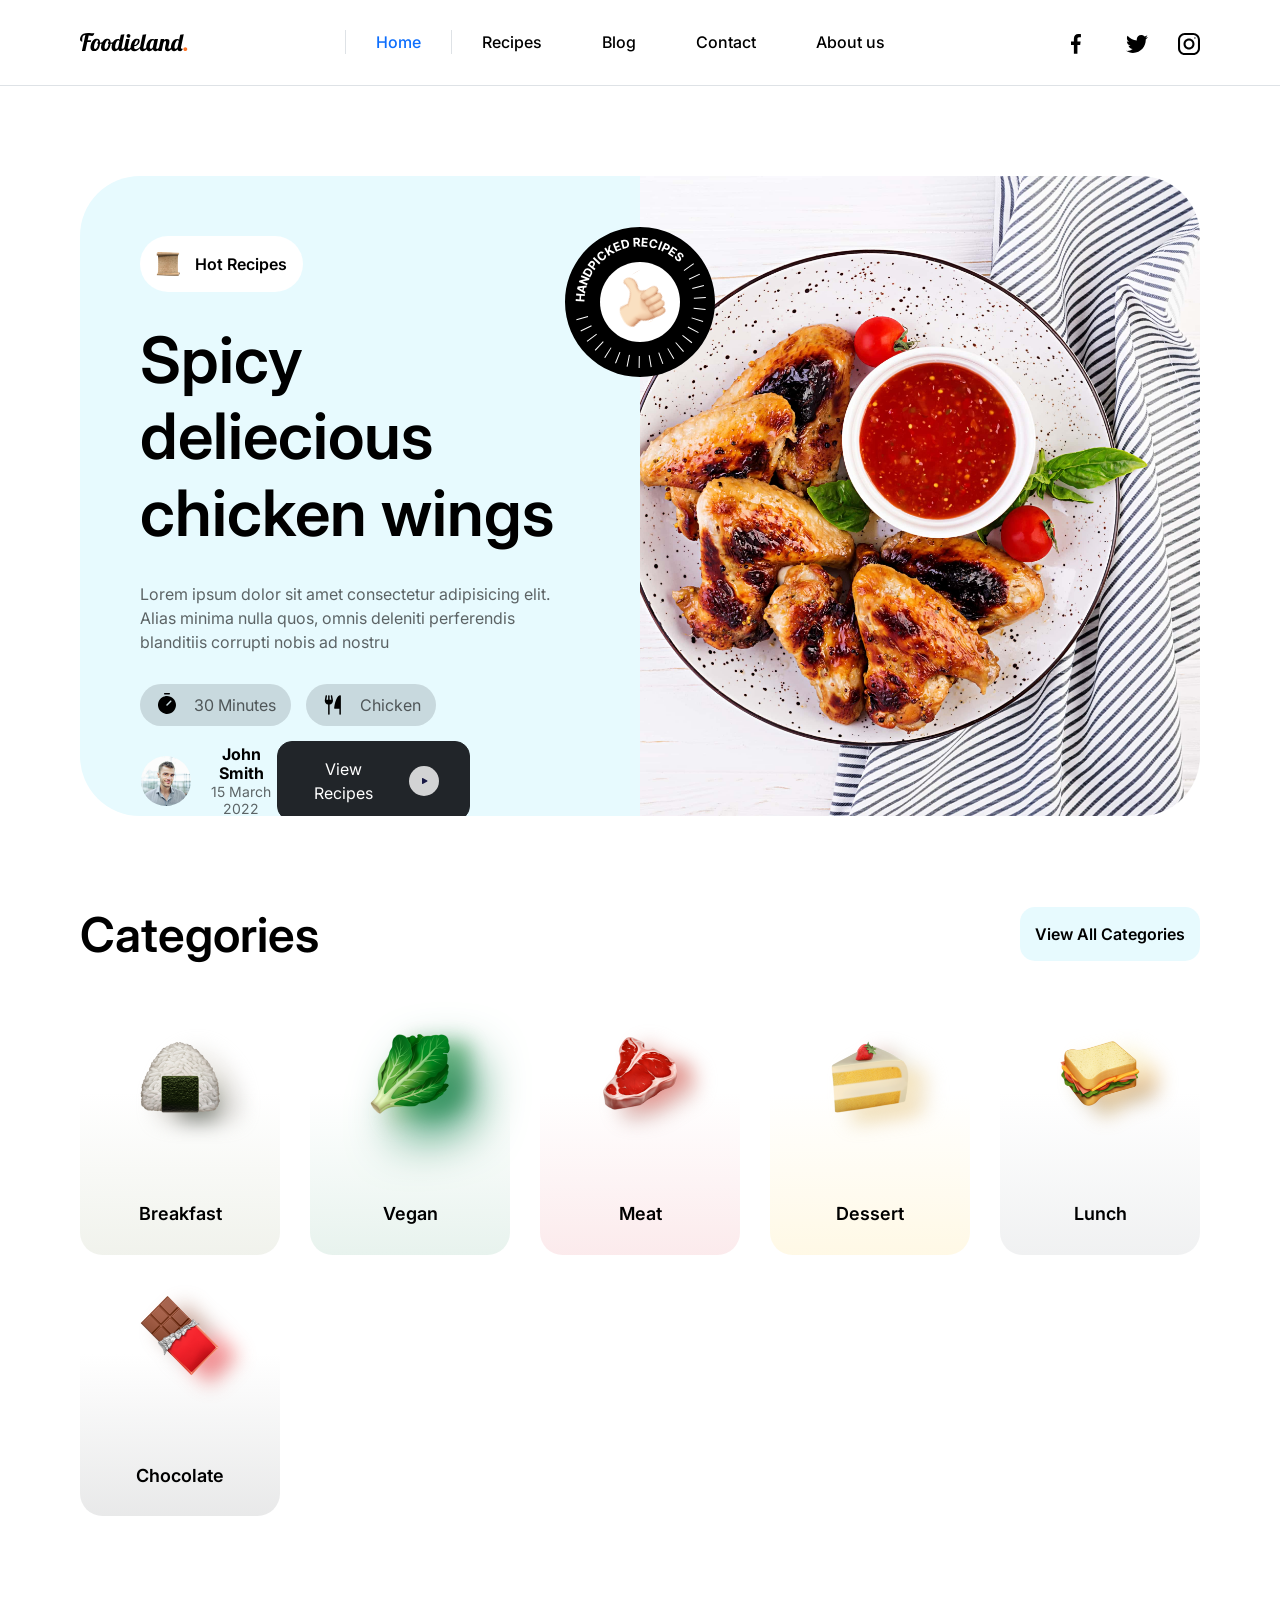
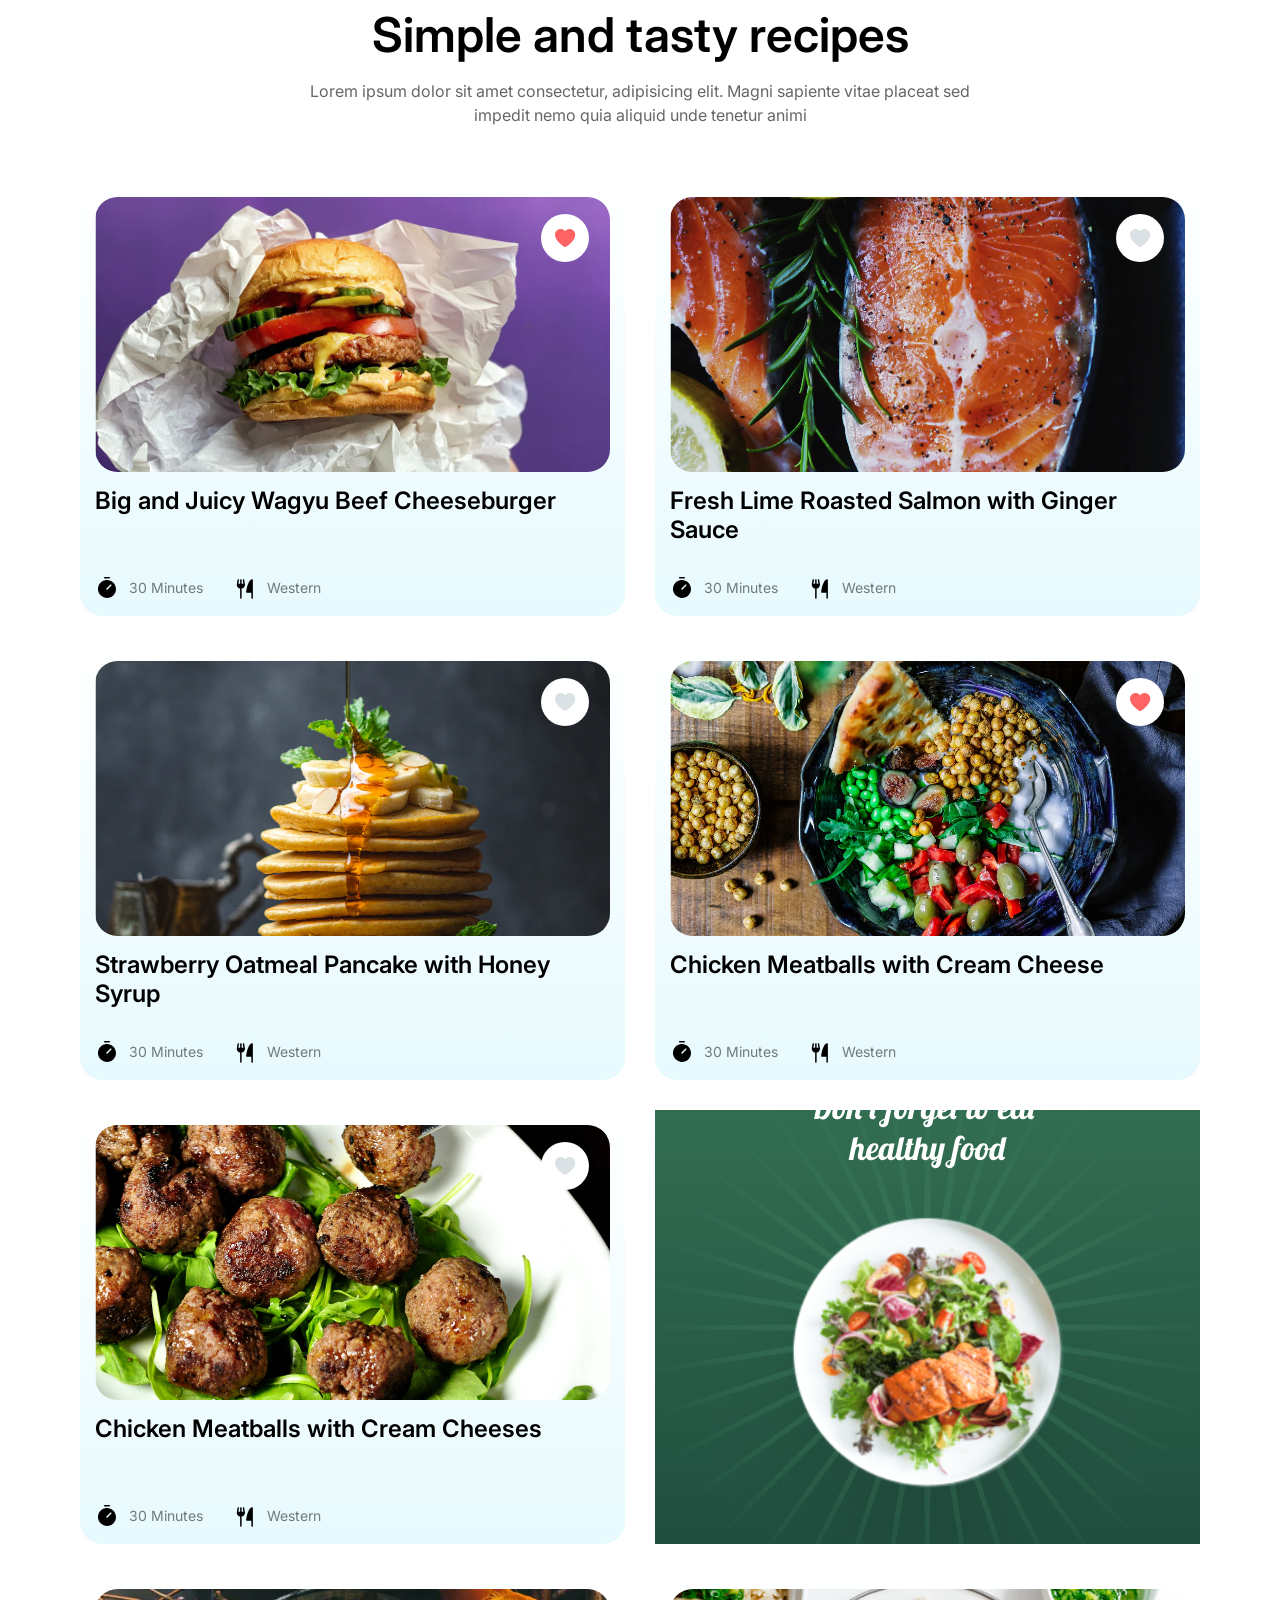
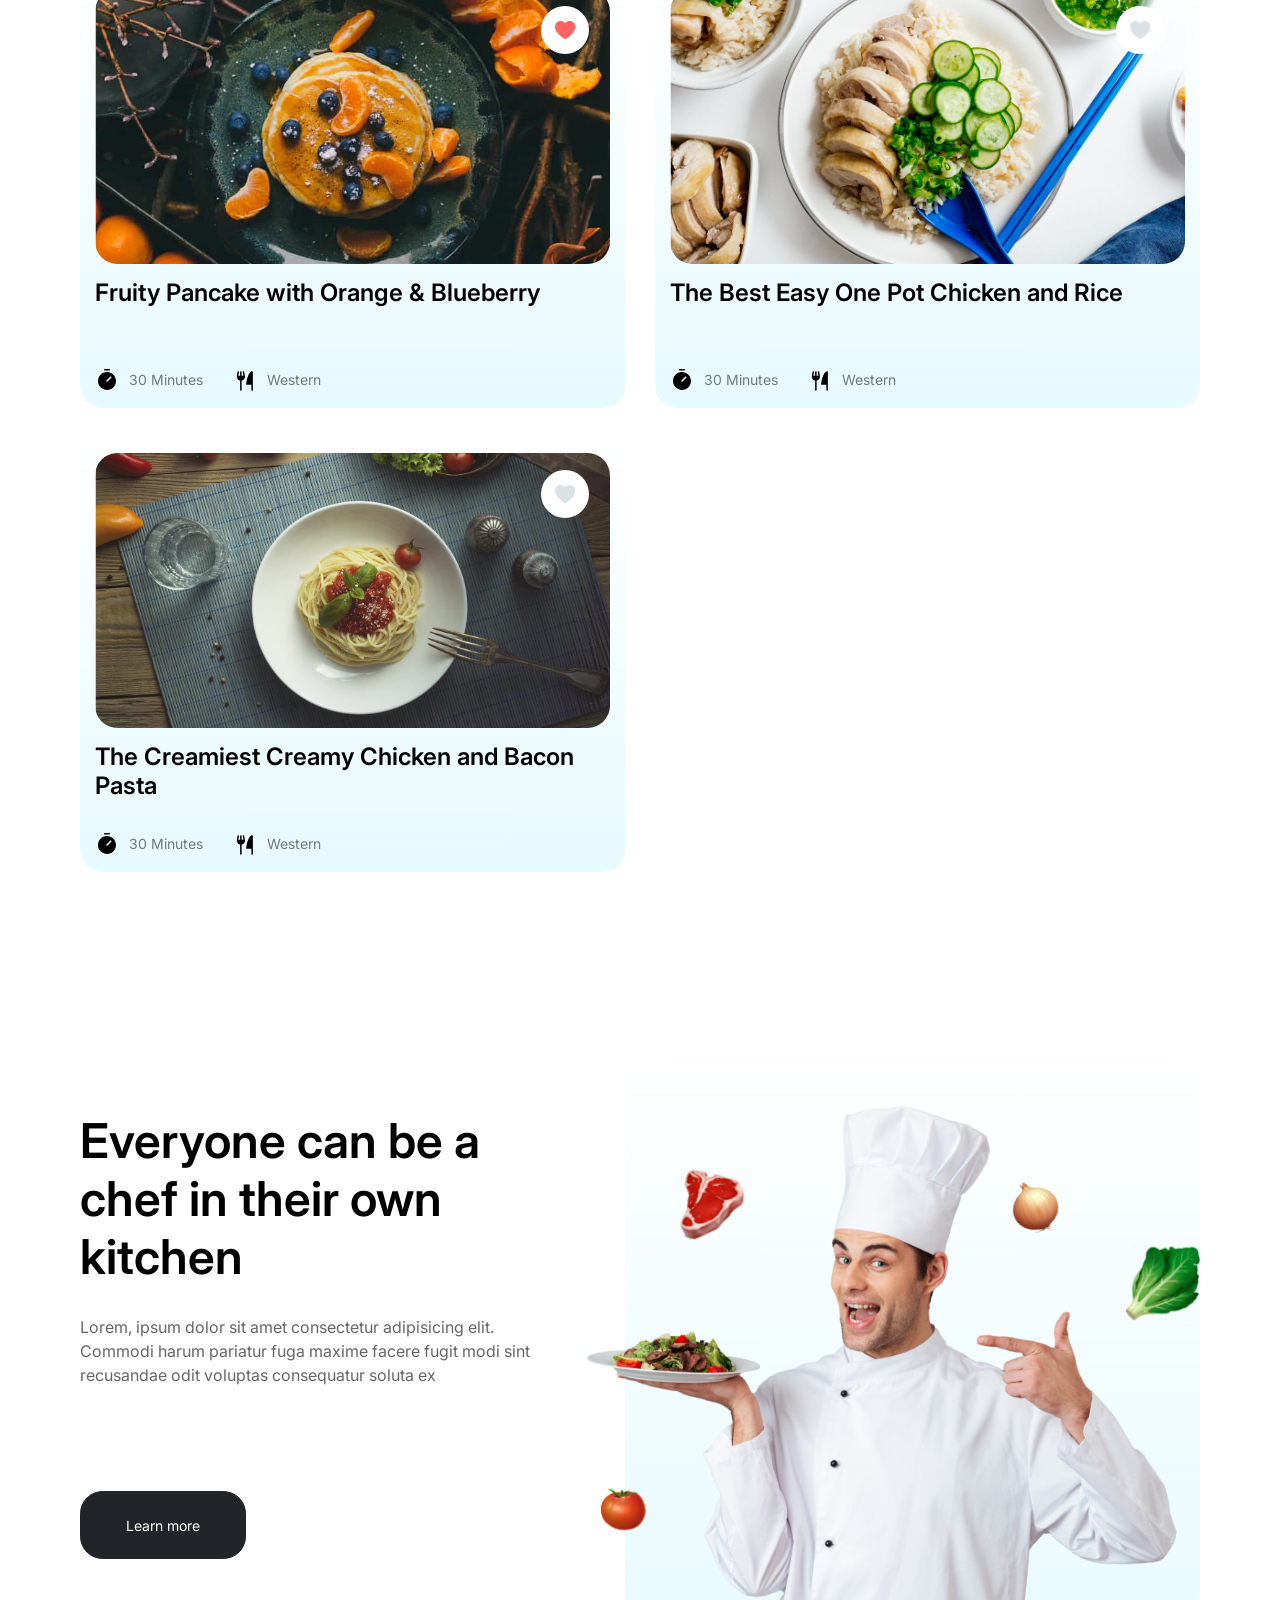
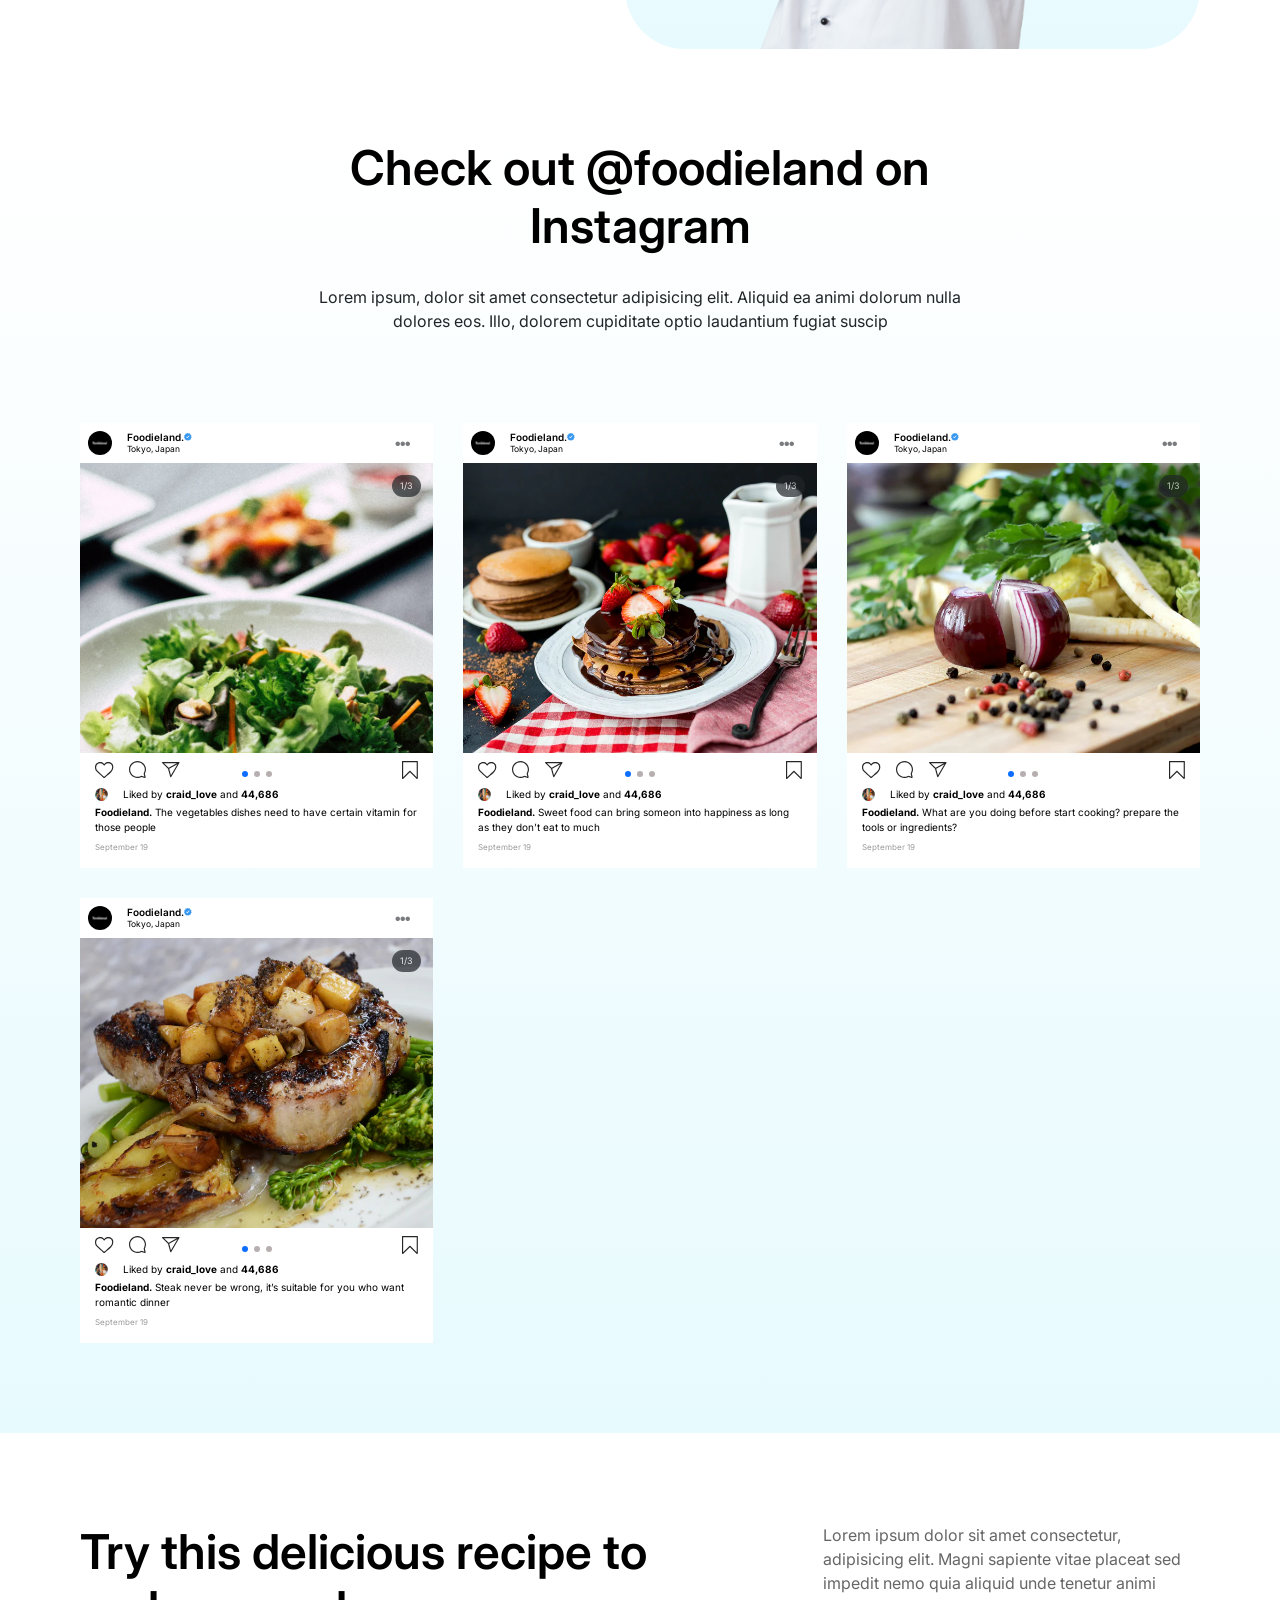
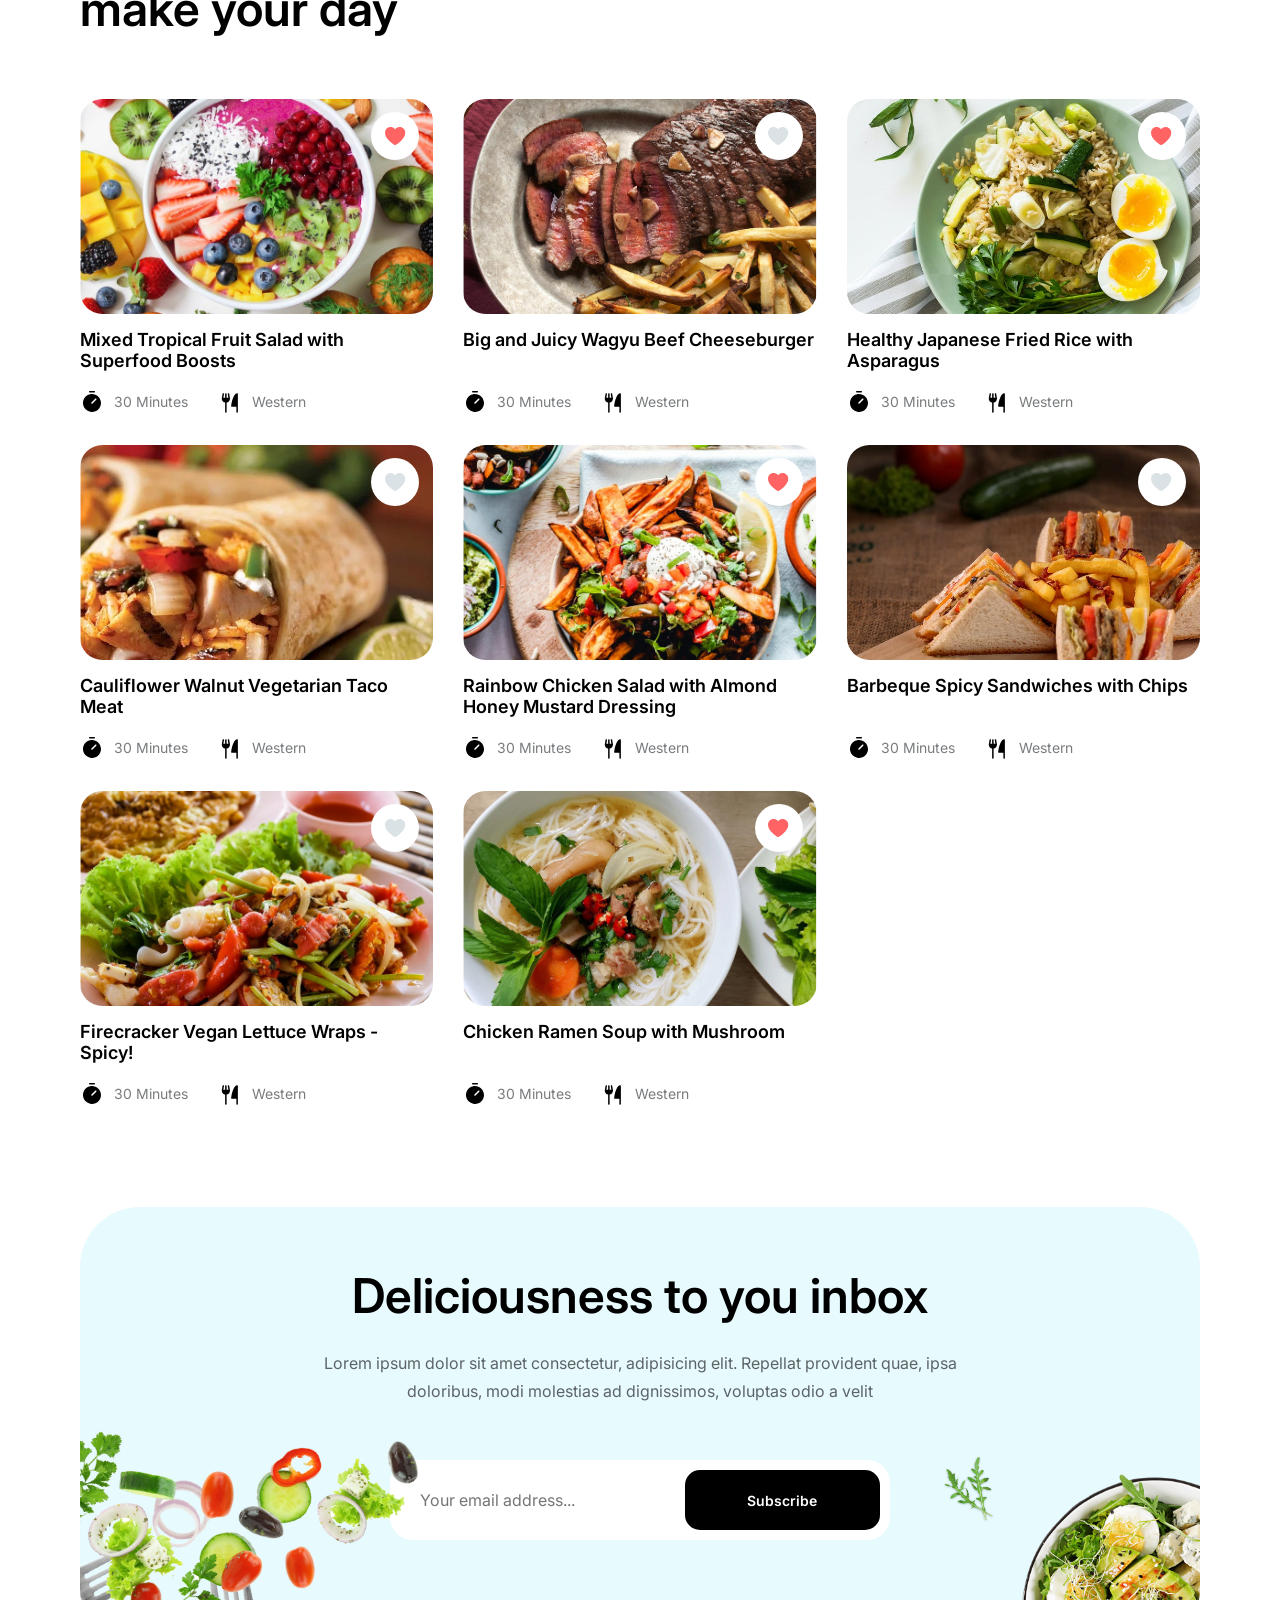
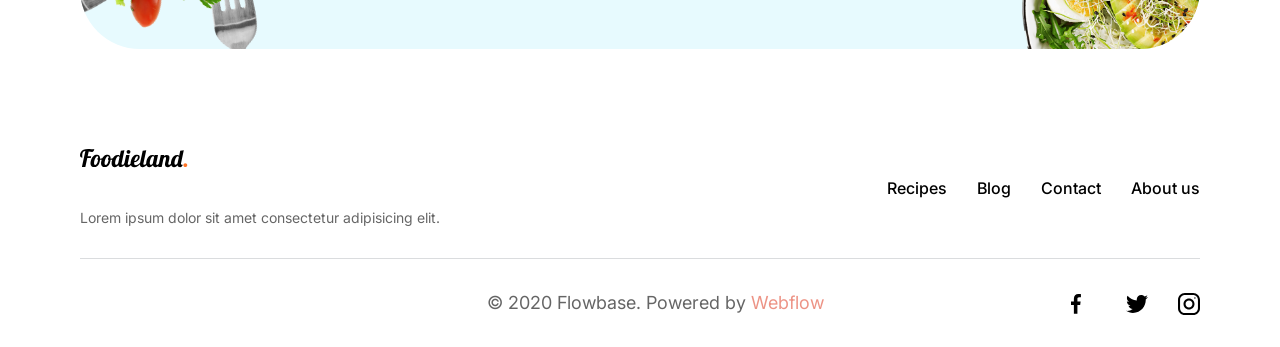
==== index.html @ 16d59d74 "Fixing all header and footers" ====
<!doctype html>
<html lang="en">
    <head>
        <meta charset="UTF-8" />
        <meta name="viewport" content="width=device-width, initial-scale=1.0" />
        <link
            href="https://cdn.jsdelivr.net/npm/bootstrap@5.3.8/dist/css/bootstrap.min.css"
            rel="stylesheet"
            integrity="sha384-sRIl4kxILFvY47J16cr9ZwB07vP4J8+LH7qKQnuqkuIAvNWLzeN8tE5YBujZqJLB"
            crossorigin="anonymous"
        />
        <script
            src="https://cdn.jsdelivr.net/npm/bootstrap@5.3.8/dist/js/bootstrap.bundle.min.js"
            integrity="sha384-FKyoEForCGlyvwx9Hj09JcYn3nv7wiPVlz7YYwJrWVcXK/BmnVDxM+D2scQbITxI"
            crossorigin="anonymous"
        ></script>
        <link rel="preconnect" href="https://fonts.googleapis.com" />
        <link rel="preconnect" href="https://fonts.gstatic.com" crossorigin />
        <link
            href="https://fonts.googleapis.com/css2?family=Inter:ital,opsz,wght@0,14..32,100..900;1,14..32,100..900&display=swap"
            rel="stylesheet"
        />
        <link rel="stylesheet" href="./styles/style.css" />
        <title>Home Page</title>
    </head>

    <body>
        <header class="d-flex justify-content-between align-items-center pt-2 pb-2 border-bottom">
            <img src="/assets/svg/logo.svg" alt="" />
            <ul class="d-flex">
                <li class="ps-2 pe-2 border-start border-end">
                    <a class="text-decoration-none" href="/index.html">Home</a>
                </li>
                <li class="ps-2 pe-2">
                    <a class="text-decoration-none text-black" href="/pages/recipes_page/index.html">Recipes</a>
                </li>
                <li class="ps-2 pe-2">
                    <a class="text-decoration-none text-black" href="/pages/blog_list_page/index.html">Blog</a>
                </li>
                <li class="ps-2 pe-2">
                    <a class="text-decoration-none text-black" href="/pages/contact_page/index.html">Contact</a>
                </li>
                <li class="ps-2 pe-2">
                    <a class="text-decoration-none text-black" href="/pages/blog_post_page/index.html">About us</a>
                </li>
            </ul>
            <ul class="d-flex gap-2">
                <li class="me-1"><a href="https://www.instagram.com" target="_blank"><img src="/assets/svg/facebook.svg" alt="" /></a></li>
                <li><a href="https://www.instagram.com" target="_blank"><img src="/assets/svg/twitter.svg" alt="" /></a></li>
                <li><a href="https://www.instagram.com" target="_blank"><img src="/assets/svg/instagram.svg" alt="" /></a></li>
            </ul>
        </header>
        <div class="d-flex mt-4 align-items-center welcome mt-2 mb-4">
            <div class="main-content position-relative d-flex overflow-hidden rounded-4 w-100 h-100">
                <div class="texts d-flex flex-column gap-2 p-3 h-100 w-50">
                    <button class="btn hot-recipes d-flex p-1 gap-1 bg-white rounded-4">
                        <img src="/assets/svg/recipe.svg" alt="" />
                        <p>Hot Recipes</p>
                    </button>
                    <h1>Spicy deliecious chicken wings</h1>
                    <p class="lorem">
                        Lorem ipsum dolor sit amet consectetur adipisicing elit. Alias minima nulla quos, omnis deleniti
                        perferendis blanditiis corrupti nobis ad nostru
                    </p>
                    <div class="d-flex gap-1 no-padding">
                        <button class="d-flex bg-secondary rounded-4 bg-opacity-25 btn gap-1">
                            <img src="/assets/svg/timer.svg" alt="" />
                            <p class="lorem">30 Minutes</p>
                        </button>
                        <button class="d-flex bg-secondary rounded-4 bg-opacity-25 gap-1 btn">
                            <img src="/assets/svg/knife.svg" alt="" />
                            <p class="lorem">Chicken</p>
                        </button>
                    </div>
                    <div class="mt-auto w-75 no-padding d-flex last-buttons justify-content-between align-items-center">
                        <button class="d-flex no-padding align-items-center btn gap-1">
                            <img class="rounded-circle" src="/assets/images/john.png" alt="" />
                            <div class="d-flex align-items-center flex-column">
                                <h4>John Smith</h4>
                                <p class="lorem">15 March 2022</p>
                            </div>
                        </button>
                        <button class="btn btn-dark align-items-center d-flex gap-2 rounded-1 p-1 ps-2 pe-2">
                            <div class="text-white">View Recipes</div>
                            <img class="pause-button" src="/assets/svg/video.svg" alt="" />
                        </button>
                    </div>
                </div>
                <img id="thumbisup" class="z-1 position-absolute" src="/assets/svg/handpicked.svg" alt="" />
                <div class="w-50 overflow-hidden h-100 position-relative">
                    <img
                        class="h-100 object-fit-cover position-absolute"
                        src="/assets/images/chicken-wings.jpg"
                        alt=""
                    />
                </div>
            </div>
        </div>
        <div class="categories mt-3 mb-3 d-flex flex-column gap-3">
            <div class="d-flex justify-content-between align-items-center">
                <h2>Categories</h2>
                <button class="rounded-1 p-1 border-0">View All Categories</button>
            </div>
            <div class="d-grid gap-2 no-padding h-100">
                <div class="my-col d-flex flex-column justify-content-between align-items-center p-0 pb-2 rounded-2">
                    <div class="blue-imager position-relative d-flex justify-content-center">
                        <img class="image-copy position-absolute z-0" src="/assets/foods/breakfast.png" alt="" />
                        <img class="image-origin position-relative z-1" src="/assets/foods/breakfast.png" alt="" />
                    </div>
                    <h3>Breakfast</h3>
                </div>
                <div class="my-col d-flex flex-column justify-content-between align-items-center p-0 pb-2 rounded-2">
                    <div class="blue-imager position-relative d-flex justify-content-center">
                        <img class="image-copy position-absolute z-0" src="/assets/foods/vegan.png" alt="" />
                        <img class="image-origin position-relative z-1" src="/assets/foods/vegan.png" alt="" />
                    </div>
                    <h3>Vegan</h3>
                </div>
                <div class="my-col d-flex flex-column justify-content-between align-items-center p-0 pb-2 rounded-2">
                    <div class="blue-imager position-relative d-flex justify-content-center">
                        <img class="image-copy position-absolute z-0" src="/assets/foods/meat.png" alt="" />
                        <img class="image-origin position-relative z-1" src="/assets/foods/meat.png" alt="" />
                    </div>
                    <h3>Meat</h3>
                </div>
                <div class="my-col d-flex flex-column justify-content-between align-items-center p-0 pb-2 rounded-2">
                    <div class="blue-imager position-relative d-flex justify-content-center">
                        <img class="image-copy position-absolute z-0" src="/assets/foods/dessert.png" alt="" />
                        <img class="image-origin position-relative z-1" src="/assets/foods/dessert.png" alt="" />
                    </div>
                    <h3>Dessert</h3>
                </div>
                <div class="my-col d-flex flex-column justify-content-between align-items-center p-0 pb-2 rounded-2">
                    <div class="blue-imager position-relative d-flex justify-content-center">
                        <img class="image-copy position-absolute z-0" src="/assets/foods/lunch.png" alt="" />
                        <img class="image-origin position-relative z-1" src="/assets/foods/lunch.png" alt="" />
                    </div>
                    <h3>Lunch</h3>
                </div>
                <div class="my-col d-flex flex-column justify-content-between align-items-center p-0 pb-2 rounded-2">
                    <div class="blue-imager position-relative d-flex justify-content-center">
                        <img class="image-copy position-absolute z-0" src="/assets/foods/chocolate.png" alt="" />
                        <img class="image-origin position-relative z-1" src="/assets/foods/chocolate.png" alt="" />
                    </div>
                    <h3>Chocolate</h3>
                </div>
            </div>
        </div>
        <div class="recipes mt-4 mb-5 d-flex flex-column gap-3">
            <div id="recipe-header" class="d-flex flex-column gap-1 align-items-center text-center">
                <h1>Simple and tasty recipes</h1>
                <p>
                    Lorem ipsum dolor sit amet consectetur, adipisicing elit. Magni sapiente vitae placeat sed impedit
                    nemo quia aliquid unde tenetur animi
                </p>
            </div>
            <div class="recipe-content d-grid no-padding gap-2">
                <div class="my-col rounded-2 p-1 d-flex gap-1 flex-column">
                    <div class="content-img w-100 overflow-hidden position-relative rounded-2">
                        <img
                            class="rounded-2 position-absolute start-50 translate-middle"
                            src="/assets/images/cheeseburger.png"
                            alt=""
                        />
                        <span
                            class="position-absolute bg-white d-flex align-items-center justify-content-center rounded-circle"
                        >
                            <img src="/assets/svg/pink-heart.svg" alt="" />
                        </span>
                    </div>
                    <h6>Big and Juicy Wagyu Beef Cheeseburger</h6>
                    <div class="d-flex mt-auto gap-2">
                        <span class="align-self-start d-flex">
                            <img src="/assets/svg/timer.svg" alt="" />
                            <p>30 Minutes</p>
                        </span>
                        <span class="align-self-start d-flex">
                            <img src="/assets/svg/knife.svg" alt="" />
                            <p>Western</p>
                        </span>
                    </div>
                </div>
                <div class="my-col rounded-2 p-1 d-flex gap-1 flex-column">
                    <div class="content-img w-100 overflow-hidden position-relative rounded-2">
                        <img
                            class="rounded-2 position-absolute start-50 translate-middle"
                            src="/assets/images/salmon.png"
                            alt=""
                        />
                        <span
                            class="position-absolute bg-white d-flex align-items-center justify-content-center rounded-circle"
                        >
                            <img src="/assets/svg/white-heart.svg" alt="" />
                        </span>
                    </div>
                    <h6>Fresh Lime Roasted Salmon with Ginger Sauce</h6>
                    <div class="d-flex mt-auto gap-2">
                        <span class="align-self-start d-flex">
                            <img src="/assets/svg/timer.svg" alt="" />
                            <p>30 Minutes</p>
                        </span>
                        <span class="align-self-start d-flex">
                            <img src="/assets/svg/knife.svg" alt="" />
                            <p>Western</p>
                        </span>
                    </div>
                </div>
                <div class="my-col rounded-2 p-1 d-flex gap-1 flex-column">
                    <div class="content-img w-100 overflow-hidden position-relative rounded-2">
                        <img
                            class="rounded-2 position-absolute start-50 translate-middle"
                            src="/assets/images/oatmeal.png"
                            alt=""
                        />
                        <span
                            class="position-absolute bg-white d-flex align-items-center justify-content-center rounded-circle"
                        >
                            <img src="/assets/svg/white-heart.svg" alt="" />
                        </span>
                    </div>
                    <h6>Strawberry Oatmeal Pancake with Honey Syrup</h6>
                    <div class="d-flex mt-auto gap-2">
                        <span class="align-self-start d-flex">
                            <img src="/assets/svg/timer.svg" alt="" />
                            <p>30 Minutes</p>
                        </span>
                        <span class="align-self-start d-flex">
                            <img src="/assets/svg/knife.svg" alt="" />
                            <p>Western</p>
                        </span>
                    </div>
                </div>
                <div class="my-col rounded-2 p-1 d-flex gap-1 flex-column">
                    <div class="content-img w-100 overflow-hidden position-relative rounded-2">
                        <img
                            class="rounded-2 position-absolute start-50 translate-middle"
                            src="/assets/images/mayonaise.png"
                            alt=""
                        />
                        <span
                            class="position-absolute bg-white d-flex align-items-center justify-content-center rounded-circle"
                        >
                            <img src="/assets/svg/pink-heart.svg" alt="" />
                        </span>
                    </div>
                    <h6>Chicken Meatballs with Cream Cheese</h6>
                    <div class="d-flex mt-auto gap-2">
                        <span class="align-self-start d-flex">
                            <img src="/assets/svg/timer.svg" alt="" />
                            <p>30 Minutes</p>
                        </span>
                        <span class="align-self-start d-flex">
                            <img src="/assets/svg/knife.svg" alt="" />
                            <p>Western</p>
                        </span>
                    </div>
                </div>
                <div class="my-col rounded-2 p-1 d-flex gap-1 flex-column">
                    <div class="content-img w-100 overflow-hidden position-relative rounded-2">
                        <img
                            class="rounded-2 position-absolute start-50 translate-middle"
                            src="/assets/images/meat ball.png"
                            alt=""
                        />
                        <span
                            class="position-absolute bg-white d-flex align-items-center justify-content-center rounded-circle"
                        >
                            <img src="/assets/svg/white-heart.svg" alt="" />
                        </span>
                    </div>
                    <h6>Chicken Meatballs with Cream Cheeses</h6>
                    <div class="d-flex mt-auto gap-2">
                        <span class="align-self-start d-flex">
                            <img src="/assets/svg/timer.svg" alt="" />
                            <p>30 Minutes</p>
                        </span>
                        <span class="align-self-start d-flex">
                            <img src="/assets/svg/knife.svg" alt="" />
                            <p>Western</p>
                        </span>
                    </div>
                </div>
                <div class="my-col position-relative p-1">
                    <img
                        id="need-help"
                        class="position-absolute w-100 h-100 object-fit-cover"
                        src="/assets/images/healthy food.svg"
                        alt=""
                    />
                </div>
                <div class="my-col rounded-2 p-1 d-flex gap-1 flex-column">
                    <div class="content-img w-100 overflow-hidden position-relative rounded-2">
                        <img
                            class="rounded-2 position-absolute start-50 translate-middle"
                            src="/assets/images/orange pancake.jpg"
                            alt=""
                        />
                        <span
                            class="position-absolute bg-white d-flex align-items-center justify-content-center rounded-circle"
                        >
                            <img src="/assets/svg/pink-heart.svg" alt="" />
                        </span>
                    </div>
                    <h6>Fruity Pancake with Orange & Blueberry</h6>
                    <div class="d-flex mt-auto gap-2">
                        <span class="align-self-start d-flex">
                            <img src="/assets/svg/timer.svg" alt="" />
                            <p>30 Minutes</p>
                        </span>
                        <span class="align-self-start d-flex">
                            <img src="/assets/svg/knife.svg" alt="" />
                            <p>Western</p>
                        </span>
                    </div>
                </div>
                <div class="my-col rounded-2 p-1 d-flex gap-1 flex-column">
                    <div class="content-img w-100 overflow-hidden position-relative rounded-2">
                        <img
                            class="rounded-2 position-absolute start-50 translate-middle"
                            src="/assets/images/chicken-rise.png"
                            alt=""
                        />
                        <span
                            class="position-absolute bg-white d-flex align-items-center justify-content-center rounded-circle"
                        >
                            <img src="/assets/svg/white-heart.svg" alt="" />
                        </span>
                    </div>
                    <h6>The Best Easy One Pot Chicken and Rice</h6>
                    <div class="d-flex mt-auto gap-2">
                        <span class="align-self-start d-flex">
                            <img src="/assets/svg/timer.svg" alt="" />
                            <p>30 Minutes</p>
                        </span>
                        <span class="align-self-start d-flex">
                            <img src="/assets/svg/knife.svg" alt="" />
                            <p>Western</p>
                        </span>
                    </div>
                </div>
                <div class="my-col rounded-2 p-1 d-flex gap-1 flex-column">
                    <div class="content-img w-100 overflow-hidden position-relative rounded-2">
                        <img
                            style="top: 30%"
                            class="rounded-2 position-absolute start-50 translate-middle"
                            src="/assets/images/chicken-bacon.png"
                            alt=""
                        />
                        <span
                            class="position-absolute bg-white d-flex align-items-center justify-content-center rounded-circle"
                        >
                            <img src="/assets/svg/white-heart.svg" alt="" />
                        </span>
                    </div>
                    <h6>The Creamiest Creamy Chicken and Bacon Pasta</h6>
                    <div class="d-flex mt-auto gap-2">
                        <span class="align-self-start d-flex">
                            <img src="/assets/svg/timer.svg" alt="" />
                            <p>30 Minutes</p>
                        </span>
                        <span class="align-self-start d-flex">
                            <img src="/assets/svg/knife.svg" alt="" />
                            <p>Western</p>
                        </span>
                    </div>
                </div>
            </div>
        </div>
        <div class="cook mt-4 mb-4 d-grid container-fluid">
            <div class="row">
                <div class="col p-3 pb-4 ps-0 d-flex flex-column gap-2 texts">
                    <h1>Everyone can be a chef in their own kitchen</h1>
                    <p>
                        Lorem, ipsum dolor sit amet consectetur adipisicing elit. Commodi harum pariatur fuga maxime
                        facere fugit modi sint recusandae odit voluptas consequatur soluta ex
                    </p>
                    <button class="btn mt-auto btn-dark">Learn more</button>
                </div>
                <div class="col cook-showcase position-relative rounded-4">
                    <img class="position-absolute bottom-0 end-0" src="/assets/foods/cook with foods.svg" alt="" />
                </div>
            </div>
        </div>
        <div class="instagram pb-4 mt-4 mb-4 d-flex flex-column gap-4">
            <div class="headline w-100 d-flex flex-column text-center align-items-center gap-2">
                <h1>Check out @foodieland on Instagram</h1>
                <p>
                    Lorem ipsum, dolor sit amet consectetur adipisicing elit. Aliquid ea animi dolorum nulla dolores
                    eos. Illo, dolorem cupiditate optio laudantium fugiat suscip
                </p>
            </div>
            <div class="main-content gap-2 d-grid no-padding no-margin">
                <div class="my-col d-flex flex-column">
                    <div class="d-flex align-items-center gap-1">
                        <img class="rounded-circle align-self-start" src="/assets/images/foodieland.png" alt="" />
                        <div class="d-flex flex-column">
                            <span class="d-flex align-items-center foodieland">
                                <h6>Foodieland.</h6>
                                <img src="/assets/svg/checked.svg" alt="" />
                            </span>
                            <p>Tokyo, Japan</p>
                        </div>
                        <span class="ms-auto me-1">●●●</span>
                    </div>
                    <div class="position-relative">
                        <div id="firstCarusel" class="carousel slide w-100" data-bs-ride="carousel">
                            <div class="carousel-inner overflow-hidden">
                                <div class="carousel-item active">
                                    <p class="position-absolute text-light rounded-2 carusel-pager bg-dark">1/3</p>
                                    <img src="/assets/images/vegetable dish.png" class="d-block w-100" alt="..." />
                                </div>
                                <div class="carousel-item">
                                    <p class="position-absolute text-light rounded-2 carusel-pager bg-dark">2/3</p>
                                    <img src="/assets/images/lettuce.png" class="d-block w-100" alt="..." />
                                </div>
                                <div class="carousel-item">
                                    <p class="position-absolute text-light rounded-2 carusel-pager bg-dark">3/3</p>
                                    <img src="/assets/images/mayonaise.png" class="d-block w-100" alt="..." />
                                </div>
                            </div>
                            <div class="carousel-indicators position-absolute no-padding no-margin">
                                <button
                                    type="button"
                                    data-bs-target="#firstCarusel"
                                    data-bs-slide-to="0"
                                    class="active"
                                ></button>
                                <button type="button" data-bs-target="#firstCarusel" data-bs-slide-to="1"></button>
                                <button type="button" data-bs-target="#firstCarusel" data-bs-slide-to="2"></button>
                            </div>
                        </div>
                    </div>
                    <div class="ps-1 pe-1 d-flex gap-1">
                        <img src="/assets/svg/heart.svg" alt="" />
                        <img src="/assets/svg/comment.svg" alt="" />
                        <img src="/assets/svg/share.svg" alt="" />
                        <img class="ms-auto" src="/assets/svg/save.svg" alt="" />
                    </div>
                    <div class="d-flex flex-column">
                        <div class="d-flex align-items-center ms-1 me-1 gap-1">
                            <img class="rounded-circle" src="/assets/images/craig.png" alt="" />
                            <p>
                                Liked by
                                <b>craid_love</b>
                                and
                                <b>44,686</b>
                            </p>
                        </div>
                        <p class="little ms-1 me-1">
                            <b>Foodieland.</b>
                            The vegetables dishes need to have certain vitamin for those people
                        </p>
                    </div>
                    <p class="mt-auto ms-1 mb-1">September 19</p>
                </div>
                <div class="my-col d-flex flex-column">
                    <div class="d-flex align-items-center gap-1">
                        <img class="rounded-circle align-self-start" src="/assets/images/foodieland.png" alt="" />
                        <div class="d-flex flex-column">
                            <span class="d-flex align-items-center foodieland">
                                <h6>Foodieland.</h6>
                                <img src="/assets/svg/checked.svg" alt="" />
                            </span>
                            <p>Tokyo, Japan</p>
                        </div>
                        <span class="ms-auto me-1">●●●</span>
                    </div>
                    <div class="position-relative">
                        <div id="secondCarusel" class="carousel slide w-100" data-bs-ride="carousel">
                            <div class="carousel-inner overflow-hidden">
                                <div class="carousel-item active">
                                    <p class="position-absolute text-light rounded-2 carusel-pager bg-dark">1/3</p>
                                    <img src="/assets/images/sweet food.png" class="d-block w-100" alt="..." />
                                </div>
                                <div class="carousel-item">
                                    <p class="position-absolute text-light rounded-2 carusel-pager bg-dark">2/3</p>
                                    <img src="/assets/images/fruit salad.png" class="d-block w-100" alt="..." />
                                </div>
                                <div class="carousel-item">
                                    <p class="position-absolute text-light rounded-2 carusel-pager bg-dark">3/3</p>
                                    <img src="/assets/images/orange pancake.jpg" class="d-block w-100" alt="..." />
                                </div>
                            </div>
                            <div class="carousel-indicators position-absolute no-padding no-margin">
                                <button
                                    type="button"
                                    data-bs-target="#secondCarusel"
                                    data-bs-slide-to="0"
                                    class="active"
                                ></button>
                                <button type="button" data-bs-target="#secondCarusel" data-bs-slide-to="1"></button>
                                <button type="button" data-bs-target="#secondCarusel" data-bs-slide-to="2"></button>
                            </div>
                        </div>
                    </div>
                    <div class="ps-1 pe-1 d-flex gap-1">
                        <img src="/assets/svg/heart.svg" alt="" />
                        <img src="/assets/svg/comment.svg" alt="" />
                        <img src="/assets/svg/share.svg" alt="" />
                        <img class="ms-auto" src="/assets/svg/save.svg" alt="" />
                    </div>
                    <div class="d-flex flex-column">
                        <div class="d-flex align-items-center ms-1 me-1 gap-1">
                            <img class="rounded-circle" src="/assets/images/craig.png" alt="" />
                            <p>
                                Liked by
                                <b>craid_love</b>
                                and
                                <b>44,686</b>
                            </p>
                        </div>
                        <p class="little ms-1 me-1">
                            <b>Foodieland.</b>
                            Sweet food can bring someon into happiness as long as they don’t eat to much
                        </p>
                    </div>
                    <p class="mt-auto ms-1 mb-1">September 19</p>
                </div>
                <div class="my-col d-flex flex-column">
                    <div class="d-flex align-items-center gap-1">
                        <img class="rounded-circle align-self-start" src="/assets/images/foodieland.png" alt="" />
                        <div class="d-flex flex-column">
                            <span class="d-flex align-items-center foodieland">
                                <h6>Foodieland.</h6>
                                <img src="/assets/svg/checked.svg" alt="" />
                            </span>
                            <p>Tokyo, Japan</p>
                        </div>
                        <span class="ms-auto me-1">●●●</span>
                    </div>
                    <div class="position-relative">
                        <div id="thirdCarusel" class="carousel slide w-100" data-bs-ride="carousel">
                            <div class="carousel-inner overflow-hidden">
                                <div class="carousel-item active">
                                    <p class="position-absolute text-light rounded-2 carusel-pager bg-dark">1/3</p>
                                    <img src="/assets/images/onion.png" class="d-block w-100" alt="..." />
                                </div>
                                <div class="carousel-item">
                                    <p class="position-absolute text-light rounded-2 carusel-pager bg-dark">2/3</p>
                                    <img src="/assets/images/taco.png" class="d-block w-100" alt="..." />
                                </div>
                                <div class="carousel-item">
                                    <p class="position-absolute text-light rounded-2 carusel-pager bg-dark">3/3</p>
                                    <img src="/assets/images/lettuce.png" class="d-block w-100" alt="..." />
                                </div>
                            </div>
                            <div class="carousel-indicators position-absolute no-padding no-margin">
                                <button
                                    type="button"
                                    data-bs-target="#thirdCarusel"
                                    data-bs-slide-to="0"
                                    class="active"
                                ></button>
                                <button type="button" data-bs-target="#thirdCarusel" data-bs-slide-to="1"></button>
                                <button type="button" data-bs-target="#thirdCarusel" data-bs-slide-to="2"></button>
                            </div>
                        </div>
                    </div>
                    <div class="ps-1 pe-1 d-flex gap-1">
                        <img src="/assets/svg/heart.svg" alt="" />
                        <img src="/assets/svg/comment.svg" alt="" />
                        <img src="/assets/svg/share.svg" alt="" />
                        <img class="ms-auto" src="/assets/svg/save.svg" alt="" />
                    </div>
                    <div class="d-flex flex-column">
                        <div class="d-flex align-items-center ms-1 me-1 gap-1">
                            <img class="rounded-circle" src="/assets/images/craig.png" alt="" />
                            <p>
                                Liked by
                                <b>craid_love</b>
                                and
                                <b>44,686</b>
                            </p>
                        </div>
                        <p class="little ms-1 me-1">
                            <b>Foodieland.</b>
                            What are you doing before start cooking? prepare the tools or ingredients?
                        </p>
                    </div>
                    <p class="mt-auto ms-1 mb-1">September 19</p>
                </div>
                <div class="my-col d-flex flex-column">
                    <div class="d-flex align-items-center gap-1">
                        <img class="rounded-circle align-self-start" src="/assets/images/foodieland.png" alt="" />
                        <div class="d-flex flex-column">
                            <span class="d-flex align-items-center foodieland">
                                <h6>Foodieland.</h6>
                                <img src="/assets/svg/checked.svg" alt="" />
                            </span>
                            <p>Tokyo, Japan</p>
                        </div>
                        <span class="ms-auto me-1">●●●</span>
                    </div>
                    <div class="position-relative">
                        <div id="fourthCarusel" class="carousel slide w-100" data-bs-ride="carousel">
                            <div class="carousel-inner overflow-hidden">
                                <div class="carousel-item active">
                                    <p class="position-absolute text-light rounded-2 carusel-pager bg-dark">1/3</p>
                                    <img src="/assets/images/steak.png" class="d-block w-100" alt="..." />
                                </div>
                                <div class="carousel-item">
                                    <p class="position-absolute text-light rounded-2 carusel-pager bg-dark">2/3</p>
                                    <img src="/assets/images/beef.png" class="d-block w-100" alt="..." />
                                </div>
                                <div class="carousel-item">
                                    <p class="position-absolute text-light rounded-2 carusel-pager bg-dark">3/3</p>
                                    <img src="/assets/images/meat ball.png" class="d-block w-100" alt="..." />
                                </div>
                            </div>
                            <div class="carousel-indicators position-absolute no-padding no-margin">
                                <button
                                    type="button"
                                    data-bs-target="#fourthCarusel"
                                    data-bs-slide-to="0"
                                    class="active"
                                ></button>
                                <button type="button" data-bs-target="#fourthCarusel" data-bs-slide-to="1"></button>
                                <button type="button" data-bs-target="#fourthCarusel" data-bs-slide-to="2"></button>
                            </div>
                        </div>
                    </div>
                    <div class="ps-1 pe-1 d-flex gap-1">
                        <img src="/assets/svg/heart.svg" alt="" />
                        <img src="/assets/svg/comment.svg" alt="" />
                        <img src="/assets/svg/share.svg" alt="" />
                        <img class="ms-auto" src="/assets/svg/save.svg" alt="" />
                    </div>
                    <div class="d-flex flex-column">
                        <div class="d-flex align-items-center ms-1 me-1 gap-1">
                            <img class="rounded-circle" src="/assets/images/craig.png" alt="" />
                            <p>
                                Liked by
                                <b>craid_love</b>
                                and
                                <b>44,686</b>
                            </p>
                        </div>
                        <p class="little ms-1 me-1">
                            <b>Foodieland.</b>
                            Steak never be wrong, it’s suitable for you who want romantic dinner
                        </p>
                    </div>
                    <p class="mt-auto ms-1 mb-1">September 19</p>
                </div>
            </div>
        </div>
        <div class="last-recipe d-flex container-fluid flex-column gap-3">
            <div id="recipe-header" class="d-flex justify-content-between">
                <h1>Try this delicious recipe to make your day</h1>
                <p>
                    Lorem ipsum dolor sit amet consectetur, adipisicing elit. Magni sapiente vitae placeat sed impedit
                    nemo quia aliquid unde tenetur animi
                </p>
            </div>
            <div class="main-content no-padding gap-2 flex-grow-1 d-grid">
                <div class="my-col d-flex gap-1 flex-column">
                    <div class="content-img w-100 overflow-hidden position-relative rounded-2">
                        <img
                            class="rounded-2 position-absolute start-50 translate-middle"
                            src="/assets/images/fruit salad.png"
                            alt=""
                        />
                        <span
                            class="position-absolute bg-white d-flex align-items-center justify-content-center rounded-circle"
                        >
                            <img class="" src="/assets/svg/pink-heart.svg" alt="" />
                        </span>
                    </div>
                    <h6>Mixed Tropical Fruit Salad with Superfood Boosts</h6>
                    <div class="d-flex mt-auto gap-2">
                        <span class="align-self-start d-flex">
                            <img src="/assets/svg/timer.svg" alt="" />
                            <p>30 Minutes</p>
                        </span>
                        <span class="align-self-start d-flex">
                            <img src="/assets/svg/knife.svg" alt="" />
                            <p>Western</p>
                        </span>
                    </div>
                </div>

                <div class="my-col d-flex gap-1 flex-column">
                    <div class="content-img w-100 overflow-hidden position-relative rounded-2">
                        <img
                            class="rounded-2 position-absolute start-50 translate-middle"
                            src="/assets/images/beef.png"
                            alt=""
                        />
                        <span
                            class="position-absolute bg-white d-flex align-items-center justify-content-center rounded-circle"
                        >
                            <img class="" src="/assets/svg/white-heart.svg" alt="" />
                        </span>
                    </div>
                    <h6>Big and Juicy Wagyu Beef Cheeseburger</h6>
                    <div class="d-flex mt-auto gap-2">
                        <span class="align-self-start d-flex">
                            <img src="/assets/svg/timer.svg" alt="" />
                            <p>30 Minutes</p>
                        </span>
                        <span class="align-self-start d-flex">
                            <img src="/assets/svg/knife.svg" alt="" />
                            <p>Western</p>
                        </span>
                    </div>
                </div>
                <div class="my-col d-flex gap-1 flex-column">
                    <div class="content-img w-100 overflow-hidden position-relative rounded-2">
                        <img
                            class="rounded-2 position-absolute start-50 translate-middle"
                            src="/assets/images/asparagus.png"
                            alt=""
                        />
                        <span
                            class="position-absolute bg-white d-flex align-items-center justify-content-center rounded-circle"
                        >
                            <img class="" src="/assets/svg/pink-heart.svg" alt="" />
                        </span>
                    </div>
                    <h6>Healthy Japanese Fried Rice with Asparagus</h6>
                    <div class="d-flex mt-auto gap-2">
                        <span class="align-self-start d-flex">
                            <img src="/assets/svg/timer.svg" alt="" />
                            <p>30 Minutes</p>
                        </span>
                        <span class="align-self-start d-flex">
                            <img src="/assets/svg/knife.svg" alt="" />
                            <p>Western</p>
                        </span>
                    </div>
                </div>
                <div class="my-col d-flex gap-1 flex-column">
                    <div class="content-img w-100 overflow-hidden position-relative rounded-2">
                        <img
                            class="rounded-2 position-absolute start-50 translate-middle"
                            src="/assets/images/taco.png"
                            alt=""
                        />
                        <span
                            class="position-absolute bg-white d-flex align-items-center justify-content-center rounded-circle"
                        >
                            <img class="" src="/assets/svg/white-heart.svg" alt="" />
                        </span>
                    </div>
                    <h6>Cauliflower Walnut Vegetarian Taco Meat</h6>
                    <div class="d-flex mt-auto gap-2">
                        <span class="align-self-start d-flex">
                            <img src="/assets/svg/timer.svg" alt="" />
                            <p>30 Minutes</p>
                        </span>
                        <span class="align-self-start d-flex">
                            <img src="/assets/svg/knife.svg" alt="" />
                            <p>Western</p>
                        </span>
                    </div>
                </div>
                <div class="my-col d-flex gap-1 flex-column">
                    <div class="content-img w-100 overflow-hidden position-relative rounded-2">
                        <img
                            class="rounded-2 position-absolute start-50 translate-middle"
                            src="/assets/images/chicken-salad.png"
                            alt=""
                        />
                        <span
                            class="position-absolute bg-white d-flex align-items-center justify-content-center rounded-circle"
                        >
                            <img class="" src="/assets/svg/pink-heart.svg" alt="" />
                        </span>
                    </div>
                    <h6>Rainbow Chicken Salad with Almond Honey Mustard Dressing</h6>
                    <div class="d-flex mt-auto gap-2">
                        <span class="align-self-start d-flex">
                            <img src="/assets/svg/timer.svg" alt="" />
                            <p>30 Minutes</p>
                        </span>
                        <span class="align-self-start d-flex">
                            <img src="/assets/svg/knife.svg" alt="" />
                            <p>Western</p>
                        </span>
                    </div>
                </div>

                <div class="my-col d-flex gap-1 flex-column">
                    <div class="content-img w-100 overflow-hidden position-relative rounded-2">
                        <img
                            class="rounded-2 position-absolute start-50 translate-middle"
                            src="/assets/images/sandwich.png"
                            alt=""
                        />
                        <span
                            class="position-absolute bg-white d-flex align-items-center justify-content-center rounded-circle"
                        >
                            <img class="" src="/assets/svg/white-heart.svg" alt="" />
                        </span>
                    </div>
                    <h6>Barbeque Spicy Sandwiches with Chips</h6>
                    <div class="d-flex mt-auto gap-2">
                        <span class="align-self-start d-flex">
                            <img src="/assets/svg/timer.svg" alt="" />
                            <p>30 Minutes</p>
                        </span>
                        <span class="align-self-start d-flex">
                            <img src="/assets/svg/knife.svg" alt="" />
                            <p>Western</p>
                        </span>
                    </div>
                </div>
                <div class="my-col d-flex gap-1 flex-column">
                    <div class="content-img w-100 overflow-hidden position-relative rounded-2">
                        <img
                            class="rounded-2 position-absolute start-50 translate-middle"
                            src="/assets/images/lettuce.png"
                            alt=""
                        />
                        <span
                            class="position-absolute bg-white d-flex align-items-center justify-content-center rounded-circle"
                        >
                            <img class="" src="/assets/svg/white-heart.svg" alt="" />
                        </span>
                    </div>
                    <h6>Firecracker Vegan Lettuce Wraps - Spicy!</h6>
                    <div class="d-flex mt-auto gap-2">
                        <span class="align-self-start d-flex">
                            <img src="/assets/svg/timer.svg" alt="" />
                            <p>30 Minutes</p>
                        </span>
                        <span class="align-self-start d-flex">
                            <img src="/assets/svg/knife.svg" alt="" />
                            <p>Western</p>
                        </span>
                    </div>
                </div>
                <div class="my-col d-flex gap-1 flex-column">
                    <div class="content-img w-100 overflow-hidden position-relative rounded-2">
                        <img
                            class="rounded-2 position-absolute start-50 translate-middle"
                            src="/assets/images/chicken-ramen.png"
                            alt=""
                        />
                        <span
                            class="position-absolute bg-white d-flex align-items-center justify-content-center rounded-circle"
                        >
                            <img class="" src="/assets/svg/pink-heart.svg" alt="" />
                        </span>
                    </div>
                    <h6>Chicken Ramen Soup with Mushroom</h6>
                    <div class="d-flex mt-auto gap-2">
                        <span class="align-self-start d-flex">
                            <img src="/assets/svg/timer.svg" alt="" />
                            <p>30 Minutes</p>
                        </span>
                        <span class="align-self-start d-flex">
                            <img src="/assets/svg/knife.svg" alt="" />
                            <p>Western</p>
                        </span>
                    </div>
                </div>
            </div>
        </div>
        <div class="inbox">
            <div class="w-100 d-flex position-relative p-3 align-items-center flex-column rounded-4 h-100 my-bg">
                <h1>Deliciousness to you inbox</h1>
                <p>
                    Lorem ipsum dolor sit amet consectetur, adipisicing elit. Repellat provident quae, ipsa doloribus,
                    modi molestias ad dignissimos, voluptas odio a velit
                </p>
                <div class="d-flex rounded-2 mt-2 bg-white">
                    <input class="border-0" type="text" placeholder="Your email address..." />
                    <button class="w-100 rounded-1 bg-black border-0">Subscribe</button>
                </div>
                <img src="/assets/images/curved veges.png" alt="" />
                <img src="/assets/images/spice leaf.png" alt="" />
                <img src="/assets/images/egg salad.webp" alt="" />
            </div>
        </div>
        <footer class="d-flex flex-column">
            <div class="d-flex mb-2 align-items-center justify-content-between">
                <div class="d-flex flex-column">
                    <img class="align-self-start" src="/assets/svg/logo.svg" alt="logo here" />
                    <p>Lorem ipsum dolor sit amet consectetur adipisicing elit.</p>
                </div>
                <ul class="d-flex">
                    <li>
                        <a class="text-black text-decoration-none" href="/pages/recipes_page/index.html">Recipes</a>
                    </li>
                    <li>
                        <a class="text-black text-decoration-none" href="/pages/blog_list_page/index.html">Blog</a>
                    </li>
                    <li>
                        <a class="text-black text-decoration-none" href="/pages/contact_page/index.html">Contact</a>
                    </li>
                    <li>
                        <a class="text-black text-decoration-none" href="/pages/blog_post_page/index.html">About us</a>
                    </li>
                </ul>
            </div>
            <div class="d-flex p-2 pe-0 align-items-center border-top border-1 border-secondary border-opacity-25">
                <div>
                    © 2020 Flowbase. Powered by
                    <a href="https://webflow.com/" class="text-decoration-none ally-color">Webflow</a>
                </div>
                <ul class="d-flex">
                    <li class="me-1">
                        <a href="https://www.facebook.com" target="_blank"><img src="/assets/svg/facebook.svg" alt="" /></a>
                    </li>
                    <li>
                        <a href="https://www.twitter.com" target="_blank"><img src="/assets/svg/twitter.svg" alt="" /></a>
                    </li>
                    <li>
                        <a href="https://www.instagram.com" target="_blank"><img src="/assets/svg/instagram.svg" alt="" /></a>
                    </li>
                </ul>
            </div>
        </footer>
    </body>
</html>
---- styles/style.css ----
.no-margin {
  margin: 0 !important;
}

.no-padding {
  padding: 0 !important;
}

.ally-color {
  color: rgb(225, 76, 53);
  font-size: inherit;
}

.my-bg {
  background-color: rgb(231, 250, 254);
}

.categories > div:first-child h2 {
  color: black;
  opacity: 1;
  font-size: 48px;
  font-weight: 600;
}
.categories > div:first-child button {
  color: black;
  opacity: 1;
  font-size: 16px;
  font-weight: 600;
  background-color: rgb(231, 250, 254);
}
.categories > div:last-child {
  grid-template-columns: repeat(auto-fit, minmax(180px, 1fr));
  grid-template-rows: repeat(auto-fit, minmax(202px, 1fr));
}
.categories > div:last-child .my-col .blue-imager {
  width: 60%;
  height: 50%;
  padding: 10px;
}
.categories > div:last-child .my-col .blue-imager .image-copy {
  width: 70%;
  right: 0;
  bottom: 0;
  filter: blur(10px);
  opacity: 50%;
}
.categories > div:last-child .my-col {
  --bs-bg-opacity: 0.1;
}
.categories > div:last-child .my-col:nth-child(1) {
  background: linear-gradient(to top, rgba(112, 130, 70, 0.1), white 70%);
}
.categories > div:last-child .my-col:nth-child(2) {
  background: linear-gradient(to top, rgba(var(--bs-success-rgb), var(--bs-bg-opacity)), white 70%);
}
.categories > div:last-child .my-col:nth-child(2) img {
  filter: drop-shadow(25px 25px 25px var(--bs-success));
}
.categories > div:last-child .my-col:nth-child(3) {
  background: linear-gradient(to top, rgba(var(--bs-danger-rgb), var(--bs-bg-opacity)), white 70%);
}
.categories > div:last-child .my-col:nth-child(4) {
  background: linear-gradient(to top, rgba(var(--bs-warning-rgb), var(--bs-bg-opacity)), white 70%);
}
.categories > div:last-child .my-col:nth-child(5) {
  background: linear-gradient(to top, rgba(var(--bs-secondary-rgb), var(--bs-bg-opacity)), white 70%);
}
.categories > div:last-child .my-col:nth-child(6) {
  background: linear-gradient(to top, rgba(var(--bs-dark-rgb), var(--bs-bg-opacity)), white 70%);
}
.categories > div:last-child .my-col h3 {
  color: black;
  opacity: 1;
  font-size: 18px;
  font-weight: 600;
  letter-spacing: -2%;
}

.cook {
  height: 597px;
}
.cook .texts h1 {
  color: black;
  opacity: 1;
  font-size: 48px;
  font-weight: 600;
  letter-spacing: -4%;
}
.cook .texts p {
  color: black;
  opacity: 0.6;
  font-size: 16px;
  font-weight: 400;
}
.cook .texts button {
  width: -moz-fit-content;
  width: fit-content;
  font-size: 14px;
}
.cook .cook-showcase {
  background: linear-gradient(to top, rgb(231, 250, 254), white);
}
.cook .cook-showcase img {
  width: 110%;
}

footer {
  height: 198px;
}
footer > div:first-child {
  height: 40%;
}
footer > div:first-child div {
  height: 100%;
}
footer > div:first-child div p {
  margin-top: auto;
  color: black;
  opacity: 0.6;
  font-size: 14px;
  font-weight: 400;
}
footer > div:first-child ul {
  list-style: none;
  gap: 30px;
}
footer > div:first-child ul li {
  color: black;
  opacity: 1;
  font-size: normal;
  font-weight: 500;
  letter-spacing: -2%;
}
footer > div:last-child div {
  margin-left: 50%;
  transform: translateX(-50%);
  color: black;
  opacity: 0.6;
  font-size: 18px;
  font-weight: 400;
}
footer > div:last-child ul {
  margin-left: auto;
  list-style: none;
  gap: 30px;
}

header ul {
  list-style: none;
}
header ul:nth-child(2) li {
  color: black;
  opacity: 1;
  font-size: 16px;
  font-weight: 500;
  letter-spacing: -2%;
}

.inbox {
  height: 442px;
  margin: 100px 0;
}
.inbox div {
  gap: 25px;
  overflow: hidden;
}
.inbox div h1 {
  color: black;
  opacity: 1;
  font-size: 48px;
  font-weight: 600;
  letter-spacing: -4%;
}
.inbox div p {
  color: black;
  opacity: 0.6;
  font-size: normal;
  font-weight: 400;
  text-align: center;
  width: 68%;
  line-height: 28px;
}
.inbox div .d-flex {
  width: 50%;
  padding: 10px;
  height: 80px;
  gap: 0;
}
.inbox div .d-flex input {
  width: 140%;
  padding-left: 20px;
}
.inbox div .d-flex button {
  color: white;
  opacity: 1;
  font-size: 14px;
  font-weight: 600;
  letter-spacing: -2%;
}
.inbox div img {
  position: absolute;
}
.inbox div img:nth-child(4) {
  bottom: -15%;
  width: 400px;
  left: -8%;
  transform: rotate(27deg);
}
.inbox div img:nth-child(5) {
  bottom: 28%;
  right: 18%;
  width: 50px;
  transform: rotate(-32deg);
}
.inbox div img:nth-child(6) {
  bottom: -23%;
  right: -8%;
  width: 270px;
}

.instagram {
  background: linear-gradient(to top, rgb(231, 250, 254), white);
}
.instagram .headline > * {
  width: 60%;
}
.instagram .headline h1 {
  color: black;
  opacity: 1;
  font-size: 48px;
  font-weight: 600;
  letter-spacing: -4%;
}
.instagram .main-content {
  grid-template-columns: repeat(auto-fit, minmax(290px, 1fr));
}
.instagram .main-content .my-col {
  padding: 0 !important;
  background-color: white;
  height: 445px;
}
.instagram .main-content .my-col > div:nth-child(1) {
  padding: 8px;
}
.instagram .main-content .my-col > div:nth-child(1) img {
  width: 24px;
}
.instagram .main-content .my-col > div:nth-child(1) .foodieland h6 {
  color: black;
  opacity: 1;
  font-size: 10px;
  font-weight: 600;
}
.instagram .main-content .my-col > div:nth-child(1) .foodieland img {
  width: 8px;
}
.instagram .main-content .my-col > div:nth-child(1) p {
  color: black;
  opacity: 1;
  font-size: 8.5px;
  font-weight: 400;
}
.instagram .main-content .my-col > div:nth-child(1) .ms-auto {
  font-size: 6px;
  opacity: 0.6;
  letter-spacing: 20%;
}
.instagram .main-content .my-col > div:nth-child(2) {
  height: 290px;
}
.instagram .main-content .my-col > div:nth-child(2) .carousel-item img {
  height: 290px;
  -o-object-fit: cover;
     object-fit: cover;
}
.instagram .main-content .my-col > div:nth-child(2) .carusel-pager {
  color: black;
  opacity: 0.7;
  font-size: 9px;
  font-weight: 400;
  right: 12px;
  padding: 4px 8px;
  top: 12px;
}
.instagram .main-content .my-col > div:nth-child(2) .carousel-indicators {
  bottom: -24px;
}
.instagram .main-content .my-col > div:nth-child(2) .carousel-indicators [data-bs-target] {
  width: 6px;
  height: 6px;
  border-radius: 100%;
  background-color: #726262;
  border: 0;
}
.instagram .main-content .my-col > div:nth-child(2) .carousel-indicators .active {
  background-color: #0d6efd;
}
.instagram .main-content .my-col > div:nth-child(3) {
  padding: 8px 0;
}
.instagram .main-content .my-col > div:nth-child(4) > div img {
  width: 13px;
  height: 13px;
}
.instagram .main-content .my-col > div:nth-child(4) p {
  font-size: 10px;
  opacity: 1;
}
.instagram .main-content .my-col > div:nth-child(4) p b {
  font-size: 10px;
}
.instagram .main-content .my-col > div:nth-child(4) .little {
  margin-top: 3px;
}
.instagram .main-content .my-col p {
  color: black;
  opacity: 0.4;
  font-size: 8px;
  font-weight: 400;
}

.last-recipe #recipe-header {
  gap: 140px;
  height: 116px;
}
.last-recipe #recipe-header h1 {
  color: black;
  opacity: 1;
  font-size: 48px;
  font-weight: 600;
  letter-spacing: -4%;
}
.last-recipe #recipe-header p {
  color: black;
  opacity: 0.6;
  font-size: normal;
  font-weight: 400;
  width: 50%;
}
.last-recipe .main-content {
  grid-template-columns: repeat(auto-fit, minmax(290px, 1fr));
}
.last-recipe .main-content .my-col {
  padding: 0 !important;
  height: 316px;
}
.last-recipe .main-content .my-col .content-img {
  height: 68%;
}
.last-recipe .main-content .my-col .content-img > img {
  height: 160%;
  -o-object-fit: cover;
     object-fit: cover;
  width: 100%;
  top: 60%;
}
.last-recipe .main-content .my-col .content-img span {
  width: 48px;
  padding: 17px;
  height: 48px;
  top: 6%;
  right: 4%;
}
.last-recipe .main-content .my-col h6 {
  color: black;
  opacity: 1;
  font-size: 18px;
  font-weight: 600;
  letter-spacing: -4%;
}
.last-recipe .main-content .my-col div p {
  margin-left: 10px;
  opacity: 0.6;
  font-size: 14px;
}

.recipes #recipe-header {
  height: 116px;
}
.recipes #recipe-header h1 {
  color: black;
  opacity: 1;
  font-size: 48px;
  font-weight: 600;
  letter-spacing: -4%;
}
.recipes #recipe-header p {
  color: black;
  opacity: 0.6;
  font-size: normal;
  font-weight: 400;
  width: 60%;
}
.recipes .recipe-content {
  grid-template-columns: repeat(auto-fit, minmax(400px, 1fr));
}
.recipes .recipe-content .my-col {
  background: linear-gradient(to top, rgb(231, 250, 254), white);
  height: 434px;
}
.recipes .recipe-content .my-col .content-img {
  height: 68%;
}
.recipes .recipe-content .my-col .content-img .translate-middle {
  height: 160%;
  -o-object-fit: cover;
     object-fit: cover;
  width: 100%;
  top: 50%;
}
.recipes .recipe-content .my-col .content-img span {
  width: 48px;
  padding: 17px;
  height: 48px;
  top: 6%;
  right: 4%;
}
.recipes .recipe-content .my-col #need-help {
  margin: -15px;
}
.recipes .recipe-content .my-col h6 {
  color: black;
  opacity: 1;
  font-size: 24px;
  font-weight: 600;
  letter-spacing: -4%;
}
.recipes .recipe-content .my-col div p {
  margin-left: 10px;
  opacity: 0.6;
  font-size: 14px;
}

.welcome {
  height: 640px;
}
.welcome .main-content .texts {
  background-color: rgb(231, 250, 254);
}
.welcome .main-content .texts .hot-recipes {
  width: -moz-fit-content;
  width: fit-content;
}
.welcome .main-content .texts .hot-recipes p {
  color: black;
  opacity: 1;
  font-size: normal;
  font-weight: 600;
  letter-spacing: -2%;
}
.welcome .main-content .texts h1 {
  color: black;
  opacity: 1;
  font-size: 64px;
  font-weight: 600;
  letter-spacing: -4%;
}
.welcome .main-content .texts .lorem {
  color: black;
  opacity: 0.6;
  font-size: 16px;
  font-weight: 400;
}
.welcome .main-content .texts .no-padding button {
  padding: 8px 14px;
}
.welcome .main-content .texts .no-padding .pause-button {
  width: 30px;
}
.welcome .main-content .texts .last-buttons {
  height: 50px;
}
.welcome .main-content .texts .last-buttons button:first-child img {
  height: 50px;
}
.welcome .main-content .texts .last-buttons button:first-child h4 {
  color: black;
  opacity: 1;
  font-size: 16px;
  font-weight: 700;
  letter-spacing: -2%;
}
.welcome .main-content .texts .last-buttons button:first-child p {
  font-size: 14px;
  line-height: normal;
}
.welcome .main-content #thumbisup {
  left: 50%;
  top: 8%;
  transform: translateX(-50%);
}
.welcome .main-content div img {
  right: -50px;
}
.welcome .aside {
  width: 40px;
  height: 600px;
  background-color: rgb(231, 250, 254);
}

* {
  padding: 0;
  font-size: 16px;
  font-family: "Inter";
  margin: 0;
  box-sizing: border-box !important;
}

h1,
h2,
h3,
h4,
h5,
h6,
p,
.row,
.container,
ul,
li span {
  margin: 0;
  padding: 0;
}

body > * {
  padding: 0 80px !important;
}

:root {
  font-size: 60px;
}/*# sourceMappingURL=style.css.map */
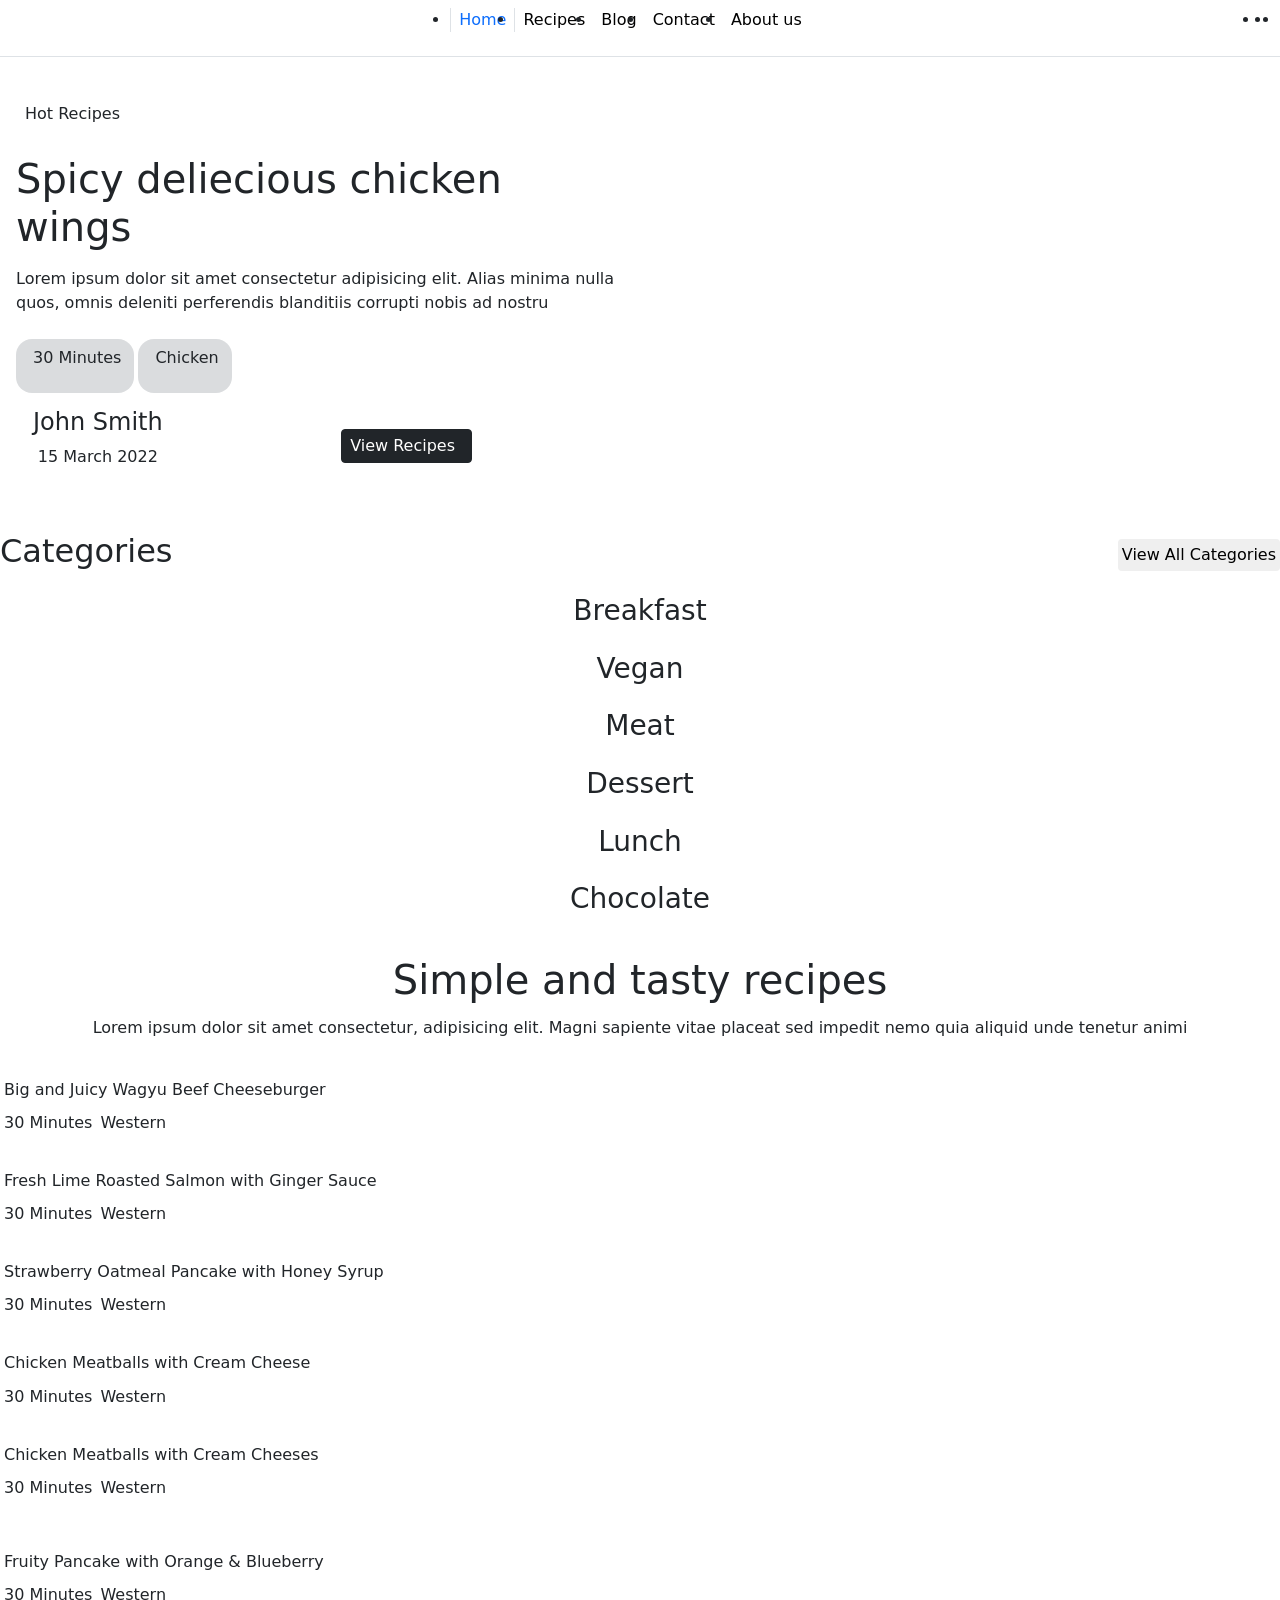
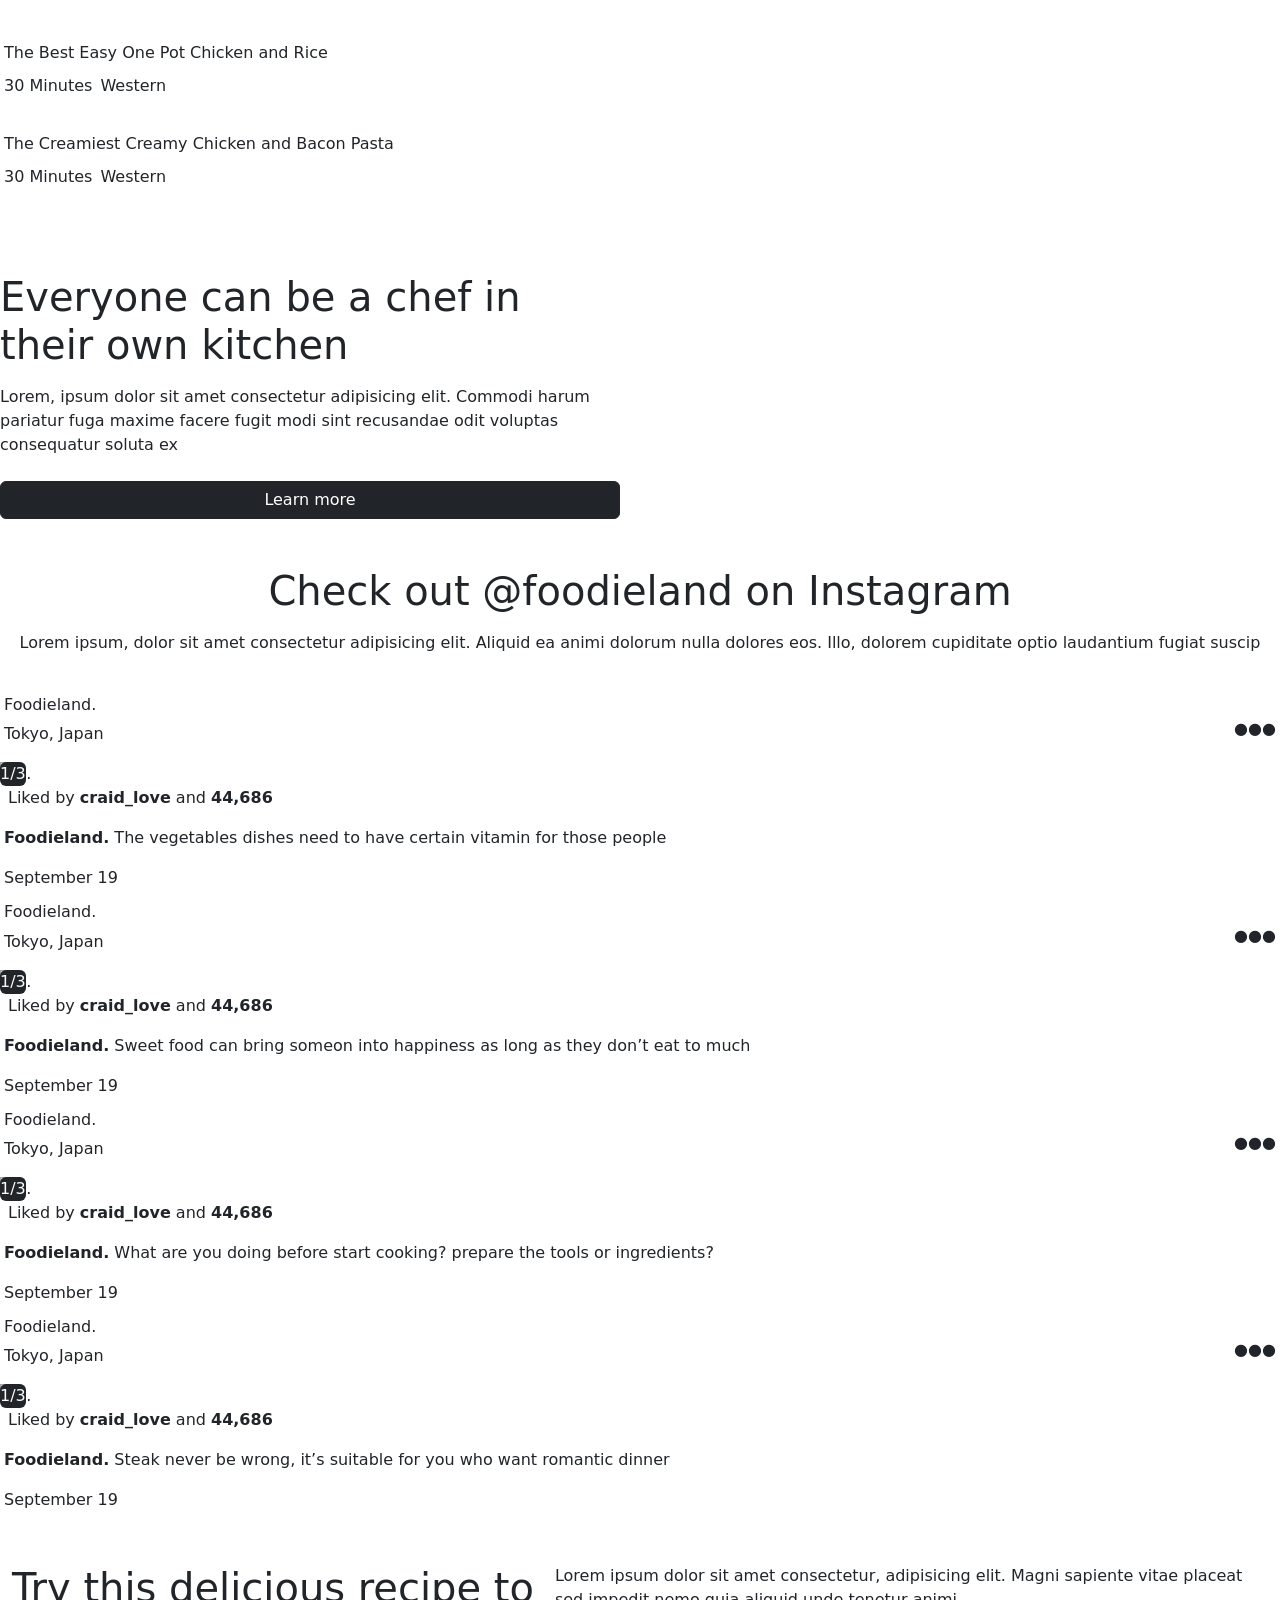
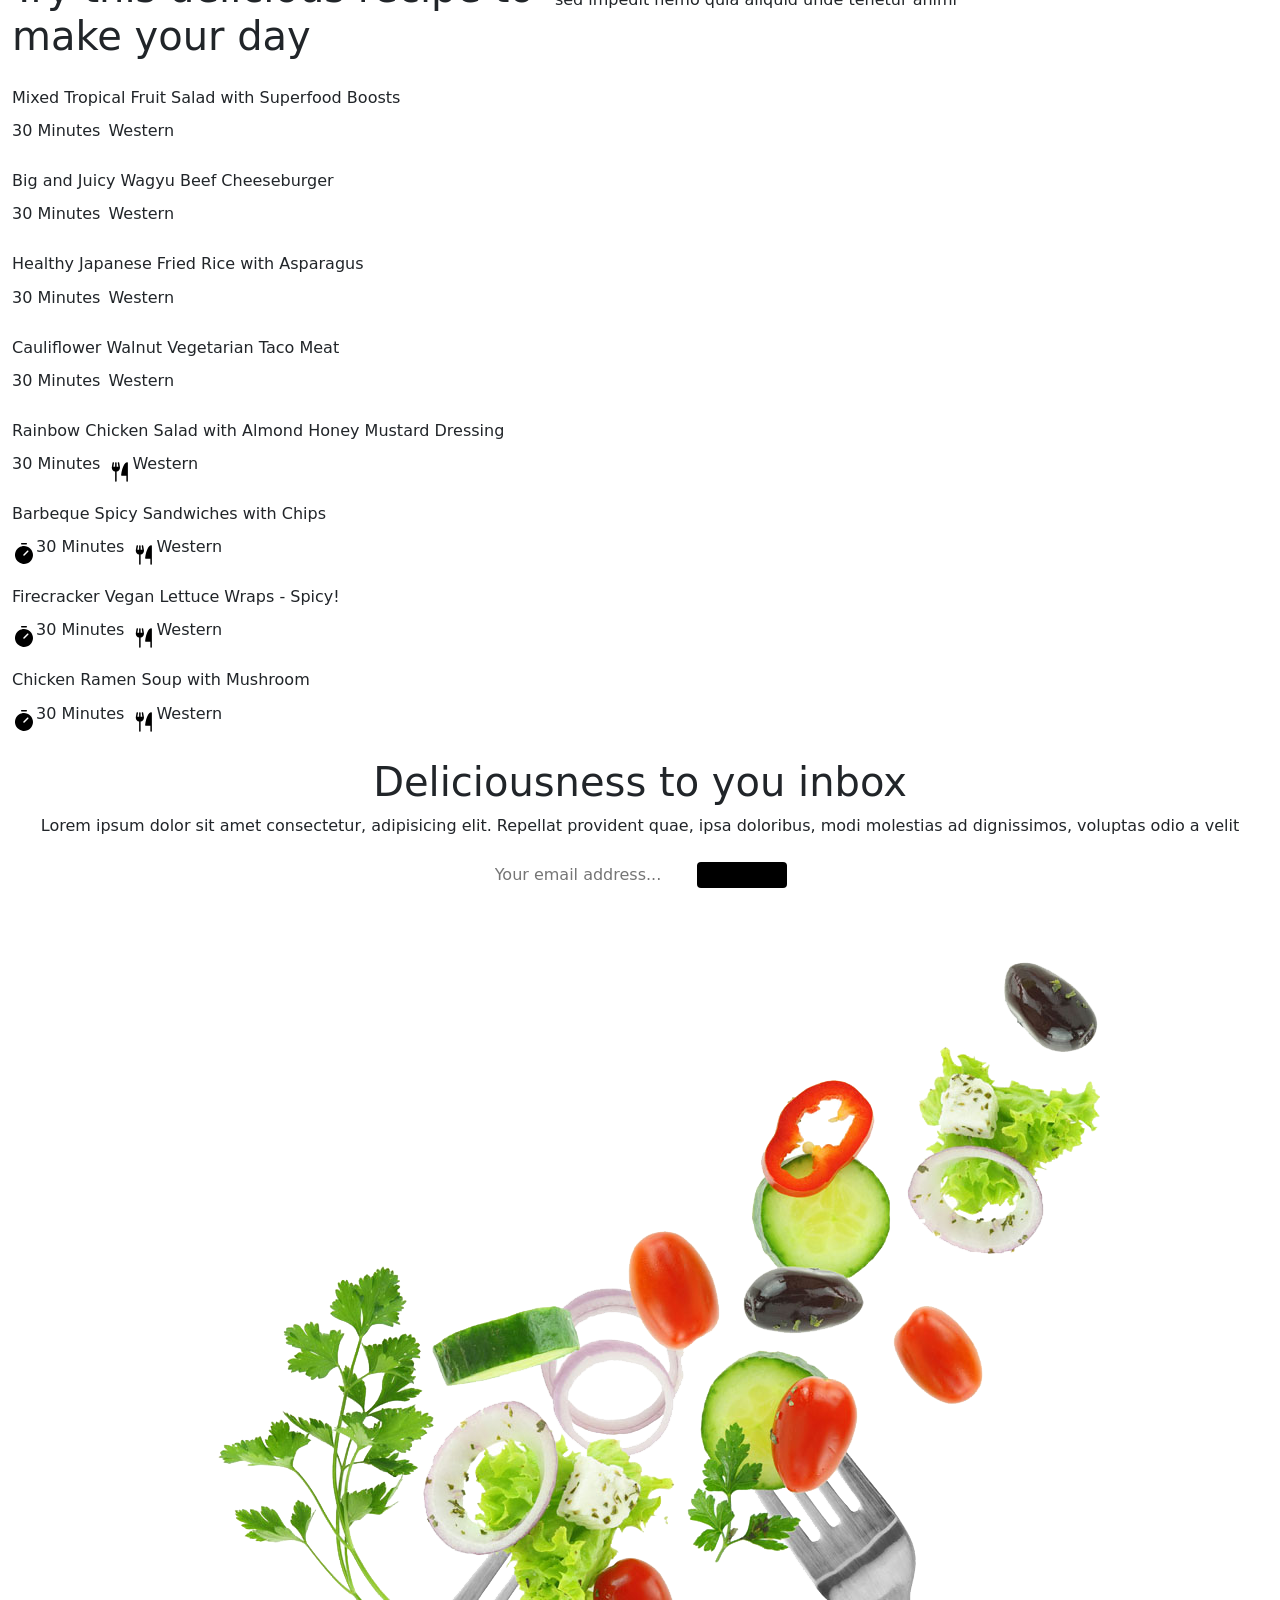
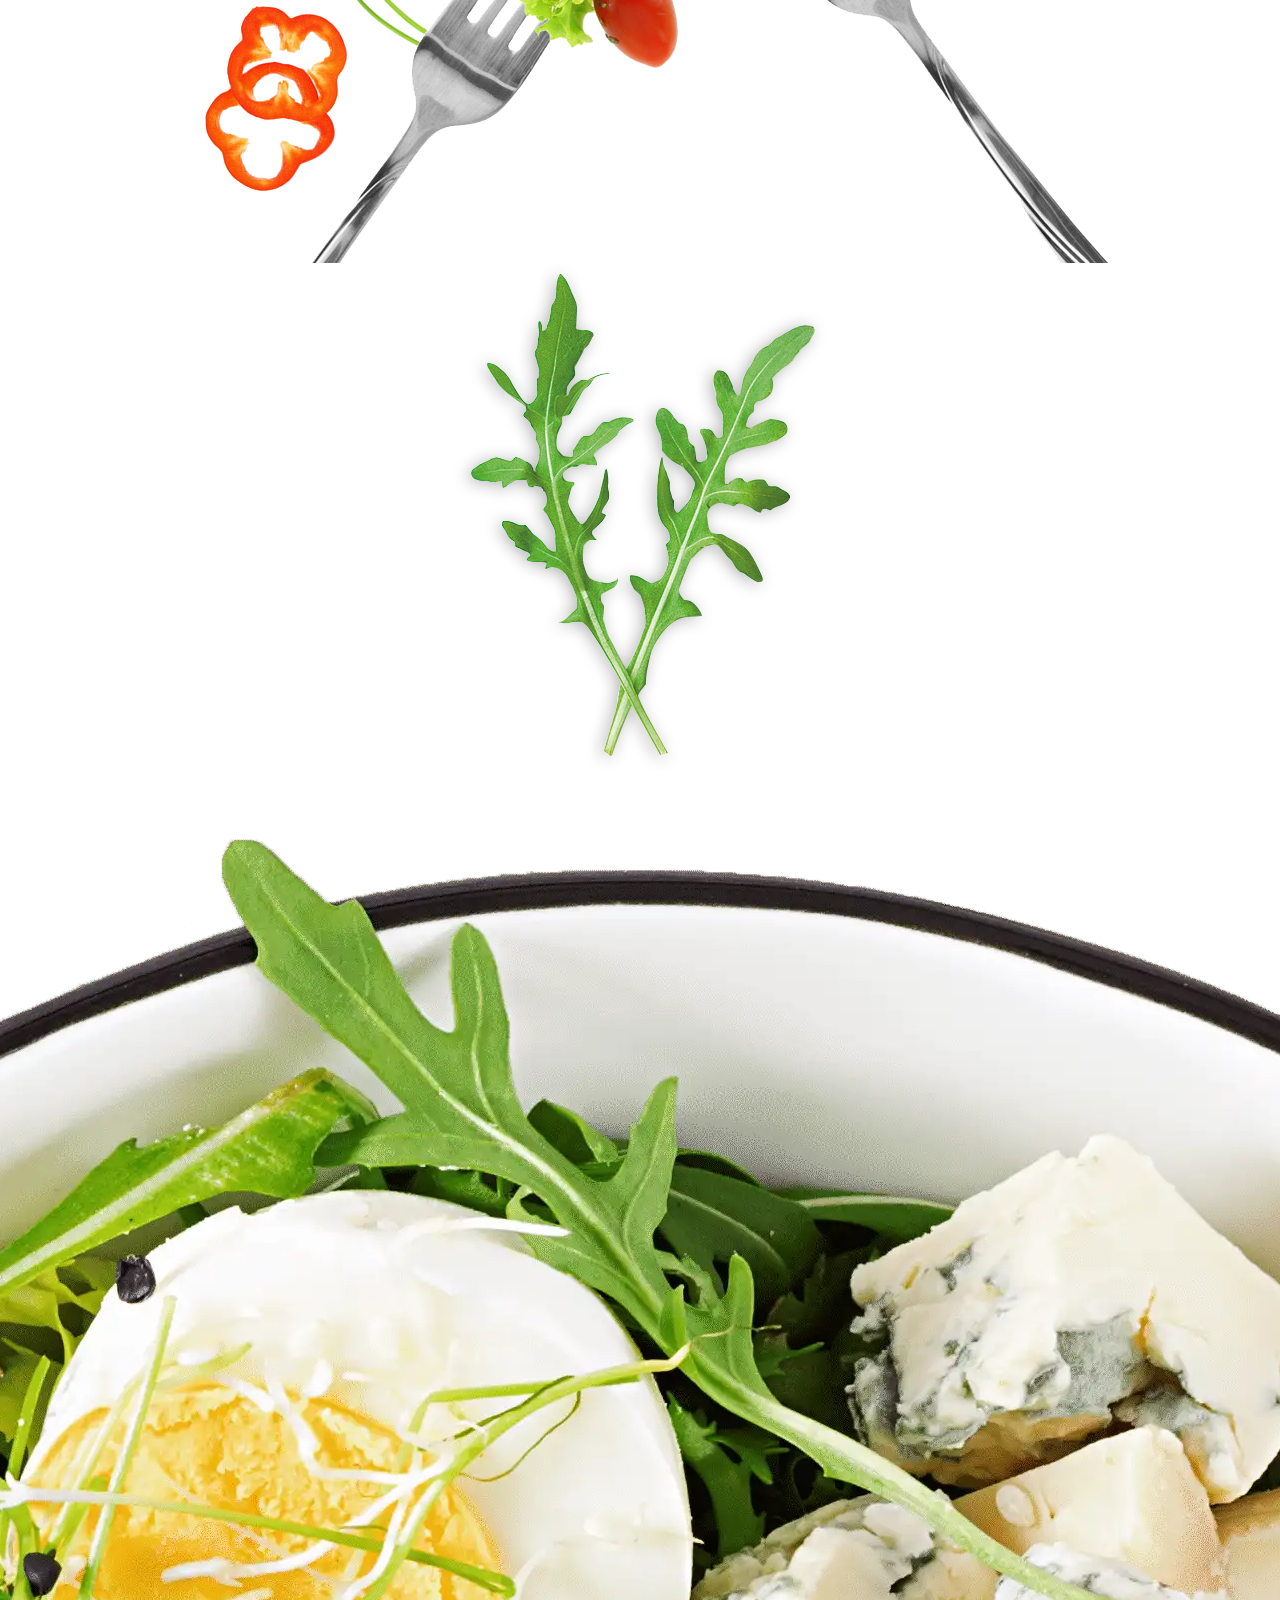
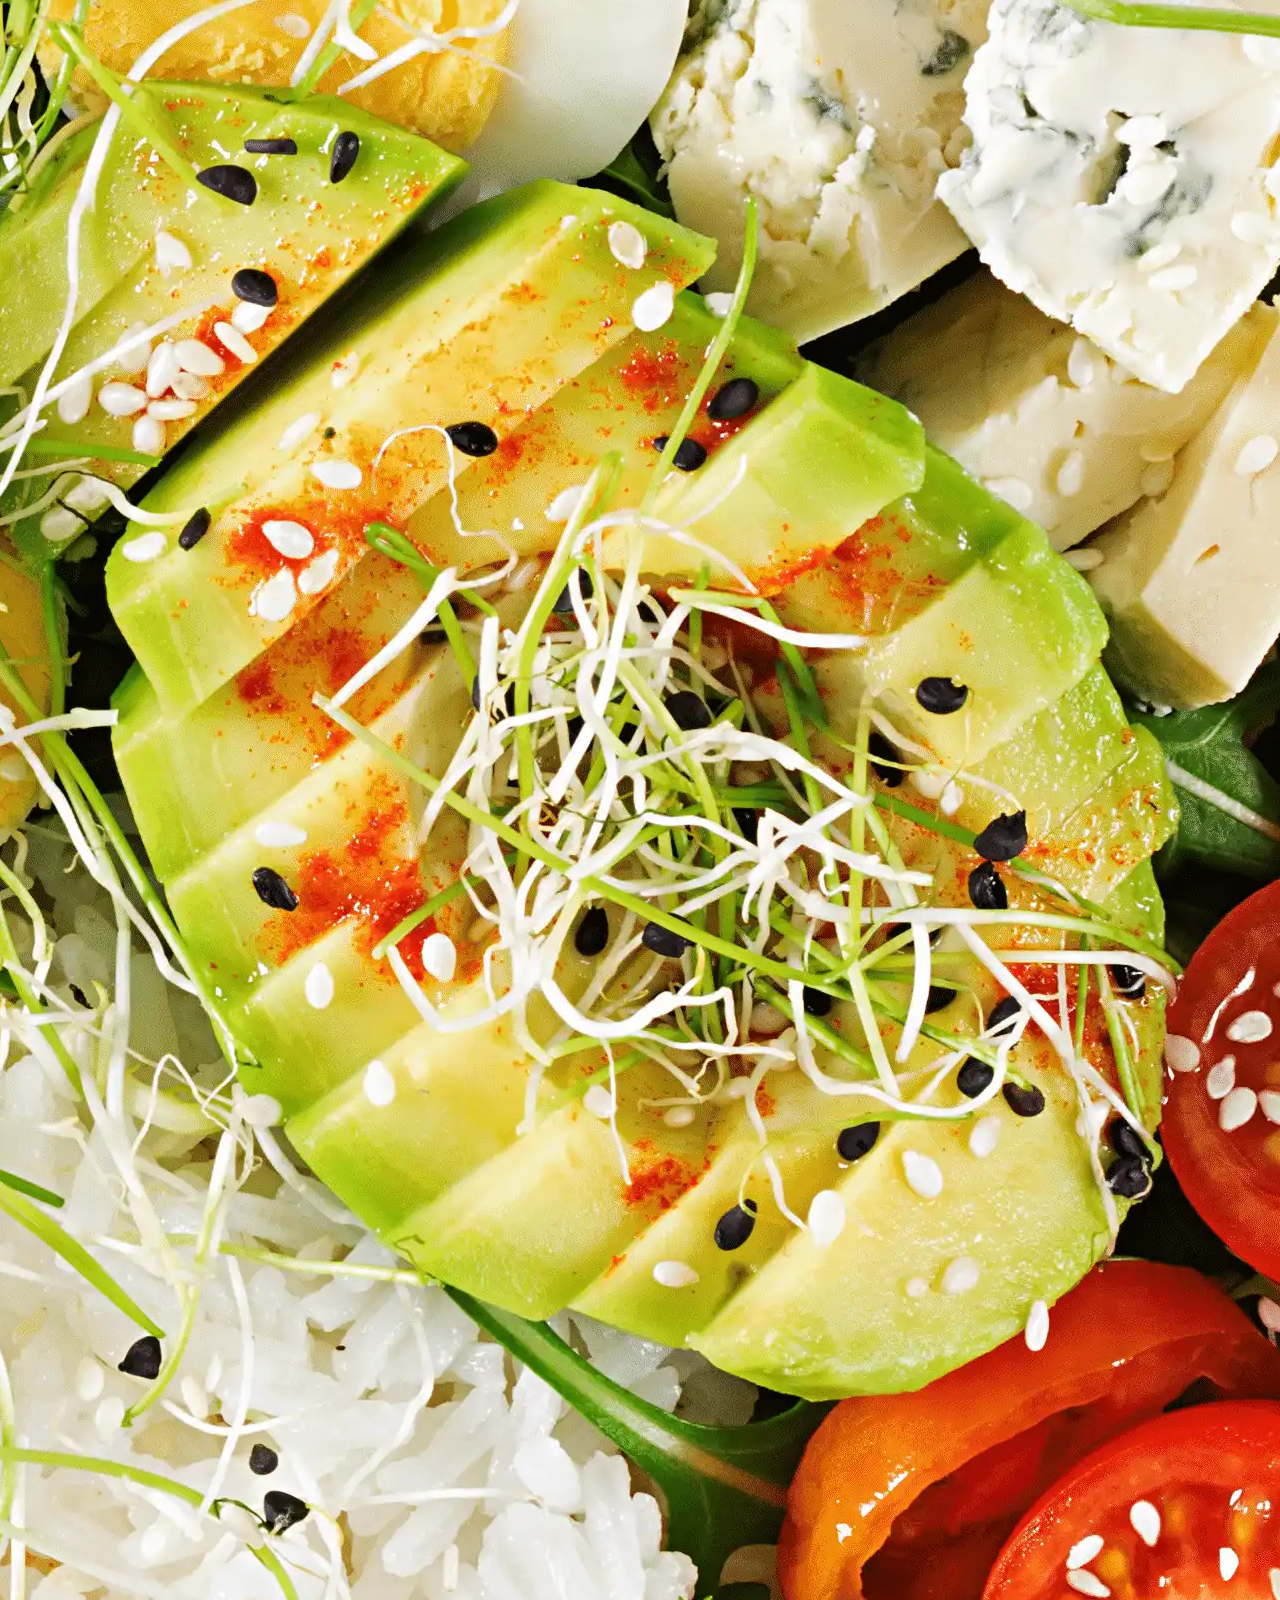
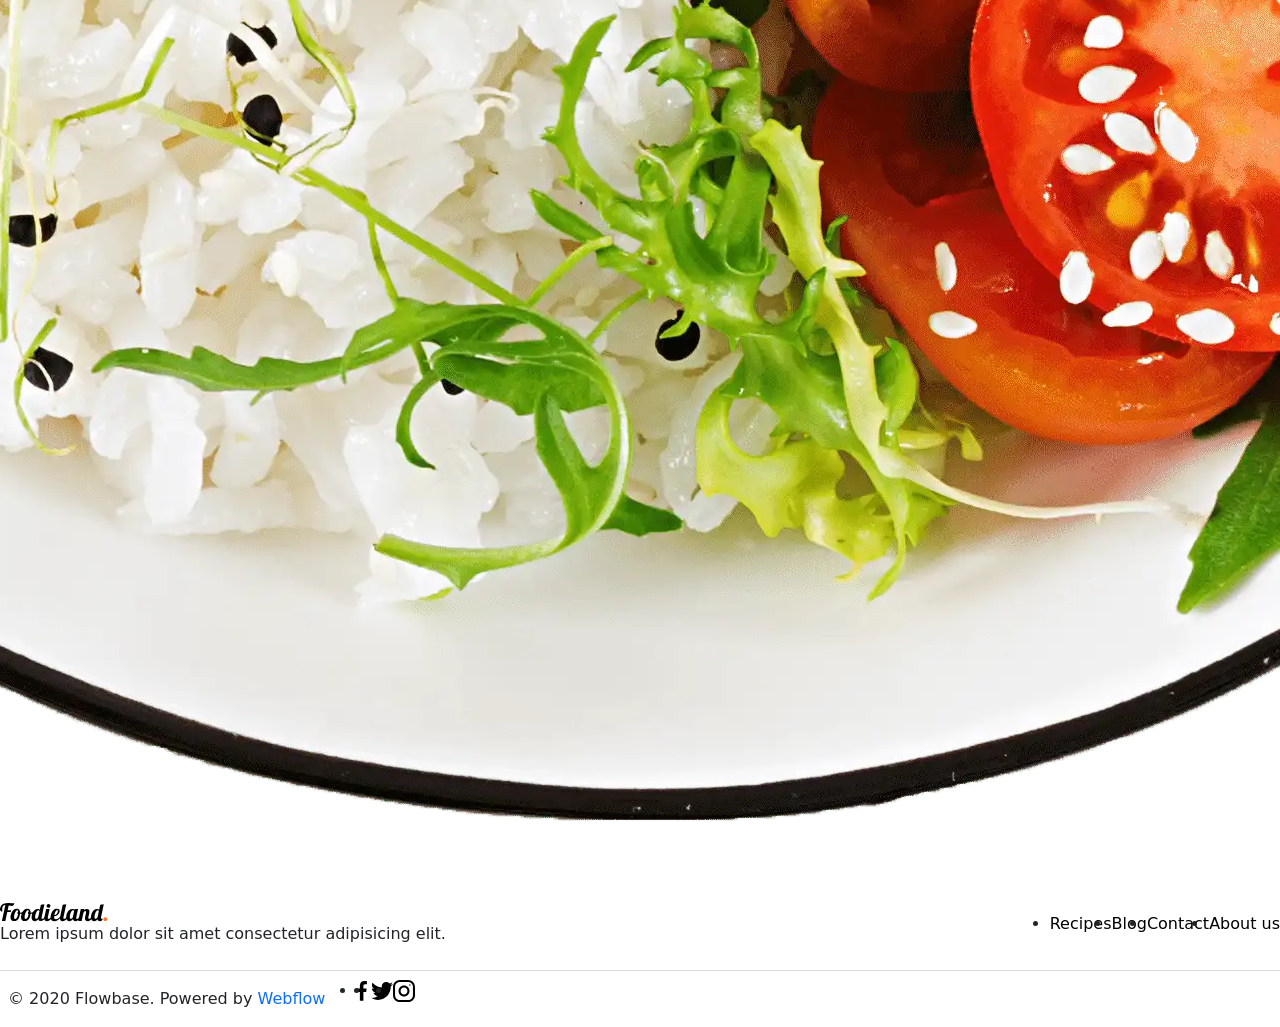
==== commit 2f4c8d73: "Fixing path" ====
--- a/index.html
+++ b/index.html
@@ -1,6 +1,7 @@
 <!doctype html>
 <html lang="en">
     <head>
+        <base href="/food-market1/" />
         <meta charset="UTF-8" />
         <meta name="viewport" content="width=device-width, initial-scale=1.0" />
         <link
@@ -26,35 +27,43 @@
 
     <body>
         <header class="d-flex justify-content-between align-items-center pt-2 pb-2 border-bottom">
-            <img src="/assets/svg/logo.svg" alt="" />
+            <img src="assets/svg/logo.svg" alt="" />
             <ul class="d-flex">
                 <li class="ps-2 pe-2 border-start border-end">
-                    <a class="text-decoration-none" href="/index.html">Home</a>
+                    <a class="text-decoration-none" href="index.html">Home</a>
                 </li>
                 <li class="ps-2 pe-2">
-                    <a class="text-decoration-none text-black" href="/pages/recipes_page/index.html">Recipes</a>
+                    <a class="text-decoration-none text-black" href="pages/recipes_page/index.html">Recipes</a>
                 </li>
                 <li class="ps-2 pe-2">
-                    <a class="text-decoration-none text-black" href="/pages/blog_list_page/index.html">Blog</a>
+                    <a class="text-decoration-none text-black" href="pages/blog_list_page/index.html">Blog</a>
                 </li>
                 <li class="ps-2 pe-2">
-                    <a class="text-decoration-none text-black" href="/pages/contact_page/index.html">Contact</a>
+                    <a class="text-decoration-none text-black" href="pages/contact_page/index.html">Contact</a>
                 </li>
                 <li class="ps-2 pe-2">
-                    <a class="text-decoration-none text-black" href="/pages/blog_post_page/index.html">About us</a>
+                    <a class="text-decoration-none text-black" href="pages/blog_post_page/index.html">About us</a>
                 </li>
             </ul>
             <ul class="d-flex gap-2">
-                <li class="me-1"><a href="https://www.instagram.com" target="_blank"><img src="/assets/svg/facebook.svg" alt="" /></a></li>
-                <li><a href="https://www.instagram.com" target="_blank"><img src="/assets/svg/twitter.svg" alt="" /></a></li>
-                <li><a href="https://www.instagram.com" target="_blank"><img src="/assets/svg/instagram.svg" alt="" /></a></li>
+                <li class="me-1">
+                    <a href="https://www.instagram.com" target="_blank"><img src="assets/svg/facebook.svg" alt="" /></a>
+                </li>
+                <li>
+                    <a href="https://www.instagram.com" target="_blank"><img src="assets/svg/twitter.svg" alt="" /></a>
+                </li>
+                <li>
+                    <a href="https://www.instagram.com" target="_blank">
+                        <img src="assets/svg/instagram.svg" alt="" />
+                    </a>
+                </li>
             </ul>
         </header>
         <div class="d-flex mt-4 align-items-center welcome mt-2 mb-4">
             <div class="main-content position-relative d-flex overflow-hidden rounded-4 w-100 h-100">
                 <div class="texts d-flex flex-column gap-2 p-3 h-100 w-50">
                     <button class="btn hot-recipes d-flex p-1 gap-1 bg-white rounded-4">
-                        <img src="/assets/svg/recipe.svg" alt="" />
+                        <img src="assets/svg/recipe.svg" alt="" />
                         <p>Hot Recipes</p>
                     </button>
                     <h1>Spicy deliecious chicken wings</h1>
@@ -64,17 +73,17 @@
                     </p>
                     <div class="d-flex gap-1 no-padding">
                         <button class="d-flex bg-secondary rounded-4 bg-opacity-25 btn gap-1">
-                            <img src="/assets/svg/timer.svg" alt="" />
+                            <img src="assets/svg/timer.svg" alt="" />
                             <p class="lorem">30 Minutes</p>
                         </button>
                         <button class="d-flex bg-secondary rounded-4 bg-opacity-25 gap-1 btn">
-                            <img src="/assets/svg/knife.svg" alt="" />
+                            <img src="assets/svg/knife.svg" alt="" />
                             <p class="lorem">Chicken</p>
                         </button>
                     </div>
                     <div class="mt-auto w-75 no-padding d-flex last-buttons justify-content-between align-items-center">
                         <button class="d-flex no-padding align-items-center btn gap-1">
-                            <img class="rounded-circle" src="/assets/images/john.png" alt="" />
+                            <img class="rounded-circle" src="assets/images/john.png" alt="" />
                             <div class="d-flex align-items-center flex-column">
                                 <h4>John Smith</h4>
                                 <p class="lorem">15 March 2022</p>
@@ -82,15 +91,15 @@
                         </button>
                         <button class="btn btn-dark align-items-center d-flex gap-2 rounded-1 p-1 ps-2 pe-2">
                             <div class="text-white">View Recipes</div>
-                            <img class="pause-button" src="/assets/svg/video.svg" alt="" />
+                            <img class="pause-button" src="assets/svg/video.svg" alt="" />
                         </button>
                     </div>
                 </div>
-                <img id="thumbisup" class="z-1 position-absolute" src="/assets/svg/handpicked.svg" alt="" />
+                <img id="thumbisup" class="z-1 position-absolute" src="assets/svg/handpicked.svg" alt="" />
                 <div class="w-50 overflow-hidden h-100 position-relative">
                     <img
                         class="h-100 object-fit-cover position-absolute"
-                        src="/assets/images/chicken-wings.jpg"
+                        src="assets/images/chicken-wings.jpg"
                         alt=""
                     />
                 </div>
@@ -104,43 +113,43 @@
             <div class="d-grid gap-2 no-padding h-100">
                 <div class="my-col d-flex flex-column justify-content-between align-items-center p-0 pb-2 rounded-2">
                     <div class="blue-imager position-relative d-flex justify-content-center">
-                        <img class="image-copy position-absolute z-0" src="/assets/foods/breakfast.png" alt="" />
-                        <img class="image-origin position-relative z-1" src="/assets/foods/breakfast.png" alt="" />
+                        <img class="image-copy position-absolute z-0" src="assets/foods/breakfast.png" alt="" />
+                        <img class="image-origin position-relative z-1" src="assets/foods/breakfast.png" alt="" />
                     </div>
                     <h3>Breakfast</h3>
                 </div>
                 <div class="my-col d-flex flex-column justify-content-between align-items-center p-0 pb-2 rounded-2">
                     <div class="blue-imager position-relative d-flex justify-content-center">
-                        <img class="image-copy position-absolute z-0" src="/assets/foods/vegan.png" alt="" />
-                        <img class="image-origin position-relative z-1" src="/assets/foods/vegan.png" alt="" />
+                        <img class="image-copy position-absolute z-0" src="assets/foods/vegan.png" alt="" />
+                        <img class="image-origin position-relative z-1" src="assets/foods/vegan.png" alt="" />
                     </div>
                     <h3>Vegan</h3>
                 </div>
                 <div class="my-col d-flex flex-column justify-content-between align-items-center p-0 pb-2 rounded-2">
                     <div class="blue-imager position-relative d-flex justify-content-center">
-                        <img class="image-copy position-absolute z-0" src="/assets/foods/meat.png" alt="" />
-                        <img class="image-origin position-relative z-1" src="/assets/foods/meat.png" alt="" />
+                        <img class="image-copy position-absolute z-0" src="assets/foods/meat.png" alt="" />
+                        <img class="image-origin position-relative z-1" src="assets/foods/meat.png" alt="" />
                     </div>
                     <h3>Meat</h3>
                 </div>
                 <div class="my-col d-flex flex-column justify-content-between align-items-center p-0 pb-2 rounded-2">
                     <div class="blue-imager position-relative d-flex justify-content-center">
-                        <img class="image-copy position-absolute z-0" src="/assets/foods/dessert.png" alt="" />
-                        <img class="image-origin position-relative z-1" src="/assets/foods/dessert.png" alt="" />
+                        <img class="image-copy position-absolute z-0" src="assets/foods/dessert.png" alt="" />
+                        <img class="image-origin position-relative z-1" src="assets/foods/dessert.png" alt="" />
                     </div>
                     <h3>Dessert</h3>
                 </div>
                 <div class="my-col d-flex flex-column justify-content-between align-items-center p-0 pb-2 rounded-2">
                     <div class="blue-imager position-relative d-flex justify-content-center">
-                        <img class="image-copy position-absolute z-0" src="/assets/foods/lunch.png" alt="" />
-                        <img class="image-origin position-relative z-1" src="/assets/foods/lunch.png" alt="" />
+                        <img class="image-copy position-absolute z-0" src="assets/foods/lunch.png" alt="" />
+                        <img class="image-origin position-relative z-1" src="assets/foods/lunch.png" alt="" />
                     </div>
                     <h3>Lunch</h3>
                 </div>
                 <div class="my-col d-flex flex-column justify-content-between align-items-center p-0 pb-2 rounded-2">
                     <div class="blue-imager position-relative d-flex justify-content-center">
-                        <img class="image-copy position-absolute z-0" src="/assets/foods/chocolate.png" alt="" />
-                        <img class="image-origin position-relative z-1" src="/assets/foods/chocolate.png" alt="" />
+                        <img class="image-copy position-absolute z-0" src="assets/foods/chocolate.png" alt="" />
+                        <img class="image-origin position-relative z-1" src="assets/foods/chocolate.png" alt="" />
                     </div>
                     <h3>Chocolate</h3>
                 </div>
@@ -159,23 +168,23 @@
                     <div class="content-img w-100 overflow-hidden position-relative rounded-2">
                         <img
                             class="rounded-2 position-absolute start-50 translate-middle"
-                            src="/assets/images/cheeseburger.png"
-                            alt=""
-                        />
-                        <span
-                            class="position-absolute bg-white d-flex align-items-center justify-content-center rounded-circle"
-                        >
-                            <img src="/assets/svg/pink-heart.svg" alt="" />
+                            src="assets/images/cheeseburger.png"
+                            alt=""
+                        />
+                        <span
+                            class="position-absolute bg-white d-flex align-items-center justify-content-center rounded-circle"
+                        >
+                            <img src="assets/svg/pink-heart.svg" alt="" />
                         </span>
                     </div>
                     <h6>Big and Juicy Wagyu Beef Cheeseburger</h6>
                     <div class="d-flex mt-auto gap-2">
                         <span class="align-self-start d-flex">
-                            <img src="/assets/svg/timer.svg" alt="" />
-                            <p>30 Minutes</p>
-                        </span>
-                        <span class="align-self-start d-flex">
-                            <img src="/assets/svg/knife.svg" alt="" />
+                            <img src="assets/svg/timer.svg" alt="" />
+                            <p>30 Minutes</p>
+                        </span>
+                        <span class="align-self-start d-flex">
+                            <img src="assets/svg/knife.svg" alt="" />
                             <p>Western</p>
                         </span>
                     </div>
@@ -184,23 +193,23 @@
                     <div class="content-img w-100 overflow-hidden position-relative rounded-2">
                         <img
                             class="rounded-2 position-absolute start-50 translate-middle"
-                            src="/assets/images/salmon.png"
-                            alt=""
-                        />
-                        <span
-                            class="position-absolute bg-white d-flex align-items-center justify-content-center rounded-circle"
-                        >
-                            <img src="/assets/svg/white-heart.svg" alt="" />
+                            src="assets/images/salmon.png"
+                            alt=""
+                        />
+                        <span
+                            class="position-absolute bg-white d-flex align-items-center justify-content-center rounded-circle"
+                        >
+                            <img src="assets/svg/white-heart.svg" alt="" />
                         </span>
                     </div>
                     <h6>Fresh Lime Roasted Salmon with Ginger Sauce</h6>
                     <div class="d-flex mt-auto gap-2">
                         <span class="align-self-start d-flex">
-                            <img src="/assets/svg/timer.svg" alt="" />
-                            <p>30 Minutes</p>
-                        </span>
-                        <span class="align-self-start d-flex">
-                            <img src="/assets/svg/knife.svg" alt="" />
+                            <img src="assets/svg/timer.svg" alt="" />
+                            <p>30 Minutes</p>
+                        </span>
+                        <span class="align-self-start d-flex">
+                            <img src="assets/svg/knife.svg" alt="" />
                             <p>Western</p>
                         </span>
                     </div>
@@ -209,23 +218,23 @@
                     <div class="content-img w-100 overflow-hidden position-relative rounded-2">
                         <img
                             class="rounded-2 position-absolute start-50 translate-middle"
-                            src="/assets/images/oatmeal.png"
-                            alt=""
-                        />
-                        <span
-                            class="position-absolute bg-white d-flex align-items-center justify-content-center rounded-circle"
-                        >
-                            <img src="/assets/svg/white-heart.svg" alt="" />
+                            src="assets/images/oatmeal.png"
+                            alt=""
+                        />
+                        <span
+                            class="position-absolute bg-white d-flex align-items-center justify-content-center rounded-circle"
+                        >
+                            <img src="assets/svg/white-heart.svg" alt="" />
                         </span>
                     </div>
                     <h6>Strawberry Oatmeal Pancake with Honey Syrup</h6>
                     <div class="d-flex mt-auto gap-2">
                         <span class="align-self-start d-flex">
-                            <img src="/assets/svg/timer.svg" alt="" />
-                            <p>30 Minutes</p>
-                        </span>
-                        <span class="align-self-start d-flex">
-                            <img src="/assets/svg/knife.svg" alt="" />
+                            <img src="assets/svg/timer.svg" alt="" />
+                            <p>30 Minutes</p>
+                        </span>
+                        <span class="align-self-start d-flex">
+                            <img src="assets/svg/knife.svg" alt="" />
                             <p>Western</p>
                         </span>
                     </div>
@@ -234,23 +243,23 @@
                     <div class="content-img w-100 overflow-hidden position-relative rounded-2">
                         <img
                             class="rounded-2 position-absolute start-50 translate-middle"
-                            src="/assets/images/mayonaise.png"
-                            alt=""
-                        />
-                        <span
-                            class="position-absolute bg-white d-flex align-items-center justify-content-center rounded-circle"
-                        >
-                            <img src="/assets/svg/pink-heart.svg" alt="" />
+                            src="assets/images/mayonaise.png"
+                            alt=""
+                        />
+                        <span
+                            class="position-absolute bg-white d-flex align-items-center justify-content-center rounded-circle"
+                        >
+                            <img src="assets/svg/pink-heart.svg" alt="" />
                         </span>
                     </div>
                     <h6>Chicken Meatballs with Cream Cheese</h6>
                     <div class="d-flex mt-auto gap-2">
                         <span class="align-self-start d-flex">
-                            <img src="/assets/svg/timer.svg" alt="" />
-                            <p>30 Minutes</p>
-                        </span>
-                        <span class="align-self-start d-flex">
-                            <img src="/assets/svg/knife.svg" alt="" />
+                            <img src="assets/svg/timer.svg" alt="" />
+                            <p>30 Minutes</p>
+                        </span>
+                        <span class="align-self-start d-flex">
+                            <img src="assets/svg/knife.svg" alt="" />
                             <p>Western</p>
                         </span>
                     </div>
@@ -259,23 +268,23 @@
                     <div class="content-img w-100 overflow-hidden position-relative rounded-2">
                         <img
                             class="rounded-2 position-absolute start-50 translate-middle"
-                            src="/assets/images/meat ball.png"
-                            alt=""
-                        />
-                        <span
-                            class="position-absolute bg-white d-flex align-items-center justify-content-center rounded-circle"
-                        >
-                            <img src="/assets/svg/white-heart.svg" alt="" />
+                            src="assets/images/meat ball.png"
+                            alt=""
+                        />
+                        <span
+                            class="position-absolute bg-white d-flex align-items-center justify-content-center rounded-circle"
+                        >
+                            <img src="assets/svg/white-heart.svg" alt="" />
                         </span>
                     </div>
                     <h6>Chicken Meatballs with Cream Cheeses</h6>
                     <div class="d-flex mt-auto gap-2">
                         <span class="align-self-start d-flex">
-                            <img src="/assets/svg/timer.svg" alt="" />
-                            <p>30 Minutes</p>
-                        </span>
-                        <span class="align-self-start d-flex">
-                            <img src="/assets/svg/knife.svg" alt="" />
+                            <img src="assets/svg/timer.svg" alt="" />
+                            <p>30 Minutes</p>
+                        </span>
+                        <span class="align-self-start d-flex">
+                            <img src="assets/svg/knife.svg" alt="" />
                             <p>Western</p>
                         </span>
                     </div>
@@ -284,7 +293,7 @@
                     <img
                         id="need-help"
                         class="position-absolute w-100 h-100 object-fit-cover"
-                        src="/assets/images/healthy food.svg"
+                        src="assets/images/healthy food.svg"
                         alt=""
                     />
                 </div>
@@ -292,23 +301,23 @@
                     <div class="content-img w-100 overflow-hidden position-relative rounded-2">
                         <img
                             class="rounded-2 position-absolute start-50 translate-middle"
-                            src="/assets/images/orange pancake.jpg"
-                            alt=""
-                        />
-                        <span
-                            class="position-absolute bg-white d-flex align-items-center justify-content-center rounded-circle"
-                        >
-                            <img src="/assets/svg/pink-heart.svg" alt="" />
+                            src="assets/images/orange pancake.jpg"
+                            alt=""
+                        />
+                        <span
+                            class="position-absolute bg-white d-flex align-items-center justify-content-center rounded-circle"
+                        >
+                            <img src="assets/svg/pink-heart.svg" alt="" />
                         </span>
                     </div>
                     <h6>Fruity Pancake with Orange & Blueberry</h6>
                     <div class="d-flex mt-auto gap-2">
                         <span class="align-self-start d-flex">
-                            <img src="/assets/svg/timer.svg" alt="" />
-                            <p>30 Minutes</p>
-                        </span>
-                        <span class="align-self-start d-flex">
-                            <img src="/assets/svg/knife.svg" alt="" />
+                            <img src="assets/svg/timer.svg" alt="" />
+                            <p>30 Minutes</p>
+                        </span>
+                        <span class="align-self-start d-flex">
+                            <img src="assets/svg/knife.svg" alt="" />
                             <p>Western</p>
                         </span>
                     </div>
@@ -317,23 +326,23 @@
                     <div class="content-img w-100 overflow-hidden position-relative rounded-2">
                         <img
                             class="rounded-2 position-absolute start-50 translate-middle"
-                            src="/assets/images/chicken-rise.png"
-                            alt=""
-                        />
-                        <span
-                            class="position-absolute bg-white d-flex align-items-center justify-content-center rounded-circle"
-                        >
-                            <img src="/assets/svg/white-heart.svg" alt="" />
+                            src="assets/images/chicken-rise.png"
+                            alt=""
+                        />
+                        <span
+                            class="position-absolute bg-white d-flex align-items-center justify-content-center rounded-circle"
+                        >
+                            <img src="assets/svg/white-heart.svg" alt="" />
                         </span>
                     </div>
                     <h6>The Best Easy One Pot Chicken and Rice</h6>
                     <div class="d-flex mt-auto gap-2">
                         <span class="align-self-start d-flex">
-                            <img src="/assets/svg/timer.svg" alt="" />
-                            <p>30 Minutes</p>
-                        </span>
-                        <span class="align-self-start d-flex">
-                            <img src="/assets/svg/knife.svg" alt="" />
+                            <img src="assets/svg/timer.svg" alt="" />
+                            <p>30 Minutes</p>
+                        </span>
+                        <span class="align-self-start d-flex">
+                            <img src="assets/svg/knife.svg" alt="" />
                             <p>Western</p>
                         </span>
                     </div>
@@ -343,23 +352,23 @@
                         <img
                             style="top: 30%"
                             class="rounded-2 position-absolute start-50 translate-middle"
-                            src="/assets/images/chicken-bacon.png"
-                            alt=""
-                        />
-                        <span
-                            class="position-absolute bg-white d-flex align-items-center justify-content-center rounded-circle"
-                        >
-                            <img src="/assets/svg/white-heart.svg" alt="" />
+                            src="assets/images/chicken-bacon.png"
+                            alt=""
+                        />
+                        <span
+                            class="position-absolute bg-white d-flex align-items-center justify-content-center rounded-circle"
+                        >
+                            <img src="assets/svg/white-heart.svg" alt="" />
                         </span>
                     </div>
                     <h6>The Creamiest Creamy Chicken and Bacon Pasta</h6>
                     <div class="d-flex mt-auto gap-2">
                         <span class="align-self-start d-flex">
-                            <img src="/assets/svg/timer.svg" alt="" />
-                            <p>30 Minutes</p>
-                        </span>
-                        <span class="align-self-start d-flex">
-                            <img src="/assets/svg/knife.svg" alt="" />
+                            <img src="assets/svg/timer.svg" alt="" />
+                            <p>30 Minutes</p>
+                        </span>
+                        <span class="align-self-start d-flex">
+                            <img src="assets/svg/knife.svg" alt="" />
                             <p>Western</p>
                         </span>
                     </div>
@@ -377,7 +386,7 @@
                     <button class="btn mt-auto btn-dark">Learn more</button>
                 </div>
                 <div class="col cook-showcase position-relative rounded-4">
-                    <img class="position-absolute bottom-0 end-0" src="/assets/foods/cook with foods.svg" alt="" />
+                    <img class="position-absolute bottom-0 end-0" src="assets/foods/cook with foods.svg" alt="" />
                 </div>
             </div>
         </div>
@@ -392,11 +401,11 @@
             <div class="main-content gap-2 d-grid no-padding no-margin">
                 <div class="my-col d-flex flex-column">
                     <div class="d-flex align-items-center gap-1">
-                        <img class="rounded-circle align-self-start" src="/assets/images/foodieland.png" alt="" />
+                        <img class="rounded-circle align-self-start" src="assets/images/foodieland.png" alt="" />
                         <div class="d-flex flex-column">
                             <span class="d-flex align-items-center foodieland">
                                 <h6>Foodieland.</h6>
-                                <img src="/assets/svg/checked.svg" alt="" />
+                                <img src="assets/svg/checked.svg" alt="" />
                             </span>
                             <p>Tokyo, Japan</p>
                         </div>
@@ -407,15 +416,15 @@
                             <div class="carousel-inner overflow-hidden">
                                 <div class="carousel-item active">
                                     <p class="position-absolute text-light rounded-2 carusel-pager bg-dark">1/3</p>
-                                    <img src="/assets/images/vegetable dish.png" class="d-block w-100" alt="..." />
+                                    <img src="assets/images/vegetable dish.png" class="d-block w-100" alt="..." />
                                 </div>
                                 <div class="carousel-item">
                                     <p class="position-absolute text-light rounded-2 carusel-pager bg-dark">2/3</p>
-                                    <img src="/assets/images/lettuce.png" class="d-block w-100" alt="..." />
+                                    <img src="assets/images/lettuce.png" class="d-block w-100" alt="..." />
                                 </div>
                                 <div class="carousel-item">
                                     <p class="position-absolute text-light rounded-2 carusel-pager bg-dark">3/3</p>
-                                    <img src="/assets/images/mayonaise.png" class="d-block w-100" alt="..." />
+                                    <img src="assets/images/mayonaise.png" class="d-block w-100" alt="..." />
                                 </div>
                             </div>
                             <div class="carousel-indicators position-absolute no-padding no-margin">
@@ -431,14 +440,14 @@
                         </div>
                     </div>
                     <div class="ps-1 pe-1 d-flex gap-1">
-                        <img src="/assets/svg/heart.svg" alt="" />
-                        <img src="/assets/svg/comment.svg" alt="" />
-                        <img src="/assets/svg/share.svg" alt="" />
-                        <img class="ms-auto" src="/assets/svg/save.svg" alt="" />
+                        <img src="assets/svg/heart.svg" alt="" />
+                        <img src="assets/svg/comment.svg" alt="" />
+                        <img src="assets/svg/share.svg" alt="" />
+                        <img class="ms-auto" src="assets/svg/save.svg" alt="" />
                     </div>
                     <div class="d-flex flex-column">
                         <div class="d-flex align-items-center ms-1 me-1 gap-1">
-                            <img class="rounded-circle" src="/assets/images/craig.png" alt="" />
+                            <img class="rounded-circle" src="assets/images/craig.png" alt="" />
                             <p>
                                 Liked by
                                 <b>craid_love</b>
@@ -455,11 +464,11 @@
                 </div>
                 <div class="my-col d-flex flex-column">
                     <div class="d-flex align-items-center gap-1">
-                        <img class="rounded-circle align-self-start" src="/assets/images/foodieland.png" alt="" />
+                        <img class="rounded-circle align-self-start" src="assets/images/foodieland.png" alt="" />
                         <div class="d-flex flex-column">
                             <span class="d-flex align-items-center foodieland">
                                 <h6>Foodieland.</h6>
-                                <img src="/assets/svg/checked.svg" alt="" />
+                                <img src="assets/svg/checked.svg" alt="" />
                             </span>
                             <p>Tokyo, Japan</p>
                         </div>
@@ -470,15 +479,15 @@
                             <div class="carousel-inner overflow-hidden">
                                 <div class="carousel-item active">
                                     <p class="position-absolute text-light rounded-2 carusel-pager bg-dark">1/3</p>
-                                    <img src="/assets/images/sweet food.png" class="d-block w-100" alt="..." />
+                                    <img src="assets/images/sweet food.png" class="d-block w-100" alt="..." />
                                 </div>
                                 <div class="carousel-item">
                                     <p class="position-absolute text-light rounded-2 carusel-pager bg-dark">2/3</p>
-                                    <img src="/assets/images/fruit salad.png" class="d-block w-100" alt="..." />
+                                    <img src="assets/images/fruit salad.png" class="d-block w-100" alt="..." />
                                 </div>
                                 <div class="carousel-item">
                                     <p class="position-absolute text-light rounded-2 carusel-pager bg-dark">3/3</p>
-                                    <img src="/assets/images/orange pancake.jpg" class="d-block w-100" alt="..." />
+                                    <img src="assets/images/orange pancake.jpg" class="d-block w-100" alt="..." />
                                 </div>
                             </div>
                             <div class="carousel-indicators position-absolute no-padding no-margin">
@@ -494,14 +503,14 @@
                         </div>
                     </div>
                     <div class="ps-1 pe-1 d-flex gap-1">
-                        <img src="/assets/svg/heart.svg" alt="" />
-                        <img src="/assets/svg/comment.svg" alt="" />
-                        <img src="/assets/svg/share.svg" alt="" />
-                        <img class="ms-auto" src="/assets/svg/save.svg" alt="" />
+                        <img src="assets/svg/heart.svg" alt="" />
+                        <img src="assets/svg/comment.svg" alt="" />
+                        <img src="assets/svg/share.svg" alt="" />
+                        <img class="ms-auto" src="assets/svg/save.svg" alt="" />
                     </div>
                     <div class="d-flex flex-column">
                         <div class="d-flex align-items-center ms-1 me-1 gap-1">
-                            <img class="rounded-circle" src="/assets/images/craig.png" alt="" />
+                            <img class="rounded-circle" src="assets/images/craig.png" alt="" />
                             <p>
                                 Liked by
                                 <b>craid_love</b>
@@ -518,11 +527,11 @@
                 </div>
                 <div class="my-col d-flex flex-column">
                     <div class="d-flex align-items-center gap-1">
-                        <img class="rounded-circle align-self-start" src="/assets/images/foodieland.png" alt="" />
+                        <img class="rounded-circle align-self-start" src="assets/images/foodieland.png" alt="" />
                         <div class="d-flex flex-column">
                             <span class="d-flex align-items-center foodieland">
                                 <h6>Foodieland.</h6>
-                                <img src="/assets/svg/checked.svg" alt="" />
+                                <img src="assets/svg/checked.svg" alt="" />
                             </span>
                             <p>Tokyo, Japan</p>
                         </div>
@@ -533,15 +542,15 @@
                             <div class="carousel-inner overflow-hidden">
                                 <div class="carousel-item active">
                                     <p class="position-absolute text-light rounded-2 carusel-pager bg-dark">1/3</p>
-                                    <img src="/assets/images/onion.png" class="d-block w-100" alt="..." />
+                                    <img src="assets/images/onion.png" class="d-block w-100" alt="..." />
                                 </div>
                                 <div class="carousel-item">
                                     <p class="position-absolute text-light rounded-2 carusel-pager bg-dark">2/3</p>
-                                    <img src="/assets/images/taco.png" class="d-block w-100" alt="..." />
+                                    <img src="assets/images/taco.png" class="d-block w-100" alt="..." />
                                 </div>
                                 <div class="carousel-item">
                                     <p class="position-absolute text-light rounded-2 carusel-pager bg-dark">3/3</p>
-                                    <img src="/assets/images/lettuce.png" class="d-block w-100" alt="..." />
+                                    <img src="assets/images/lettuce.png" class="d-block w-100" alt="..." />
                                 </div>
                             </div>
                             <div class="carousel-indicators position-absolute no-padding no-margin">
@@ -557,14 +566,14 @@
                         </div>
                     </div>
                     <div class="ps-1 pe-1 d-flex gap-1">
-                        <img src="/assets/svg/heart.svg" alt="" />
-                        <img src="/assets/svg/comment.svg" alt="" />
-                        <img src="/assets/svg/share.svg" alt="" />
-                        <img class="ms-auto" src="/assets/svg/save.svg" alt="" />
+                        <img src="assets/svg/heart.svg" alt="" />
+                        <img src="assets/svg/comment.svg" alt="" />
+                        <img src="assets/svg/share.svg" alt="" />
+                        <img class="ms-auto" src="assets/svg/save.svg" alt="" />
                     </div>
                     <div class="d-flex flex-column">
                         <div class="d-flex align-items-center ms-1 me-1 gap-1">
-                            <img class="rounded-circle" src="/assets/images/craig.png" alt="" />
+                            <img class="rounded-circle" src="assets/images/craig.png" alt="" />
                             <p>
                                 Liked by
                                 <b>craid_love</b>
@@ -581,11 +590,11 @@
                 </div>
                 <div class="my-col d-flex flex-column">
                     <div class="d-flex align-items-center gap-1">
-                        <img class="rounded-circle align-self-start" src="/assets/images/foodieland.png" alt="" />
+                        <img class="rounded-circle align-self-start" src="assets/images/foodieland.png" alt="" />
                         <div class="d-flex flex-column">
                             <span class="d-flex align-items-center foodieland">
                                 <h6>Foodieland.</h6>
-                                <img src="/assets/svg/checked.svg" alt="" />
+                                <img src="assets/svg/checked.svg" alt="" />
                             </span>
                             <p>Tokyo, Japan</p>
                         </div>
@@ -596,15 +605,15 @@
                             <div class="carousel-inner overflow-hidden">
                                 <div class="carousel-item active">
                                     <p class="position-absolute text-light rounded-2 carusel-pager bg-dark">1/3</p>
-                                    <img src="/assets/images/steak.png" class="d-block w-100" alt="..." />
+                                    <img src="assets/images/steak.png" class="d-block w-100" alt="..." />
                                 </div>
                                 <div class="carousel-item">
                                     <p class="position-absolute text-light rounded-2 carusel-pager bg-dark">2/3</p>
-                                    <img src="/assets/images/beef.png" class="d-block w-100" alt="..." />
+                                    <img src="assets/images/beef.png" class="d-block w-100" alt="..." />
                                 </div>
                                 <div class="carousel-item">
                                     <p class="position-absolute text-light rounded-2 carusel-pager bg-dark">3/3</p>
-                                    <img src="/assets/images/meat ball.png" class="d-block w-100" alt="..." />
+                                    <img src="assets/images/meat ball.png" class="d-block w-100" alt="..." />
                                 </div>
                             </div>
                             <div class="carousel-indicators position-absolute no-padding no-margin">
@@ -620,14 +629,14 @@
                         </div>
                     </div>
                     <div class="ps-1 pe-1 d-flex gap-1">
-                        <img src="/assets/svg/heart.svg" alt="" />
-                        <img src="/assets/svg/comment.svg" alt="" />
-                        <img src="/assets/svg/share.svg" alt="" />
-                        <img class="ms-auto" src="/assets/svg/save.svg" alt="" />
+                        <img src="assets/svg/heart.svg" alt="" />
+                        <img src="assets/svg/comment.svg" alt="" />
+                        <img src="assets/svg/share.svg" alt="" />
+                        <img class="ms-auto" src="assets/svg/save.svg" alt="" />
                     </div>
                     <div class="d-flex flex-column">
                         <div class="d-flex align-items-center ms-1 me-1 gap-1">
-                            <img class="rounded-circle" src="/assets/images/craig.png" alt="" />
+                            <img class="rounded-circle" src="assets/images/craig.png" alt="" />
                             <p>
                                 Liked by
                                 <b>craid_love</b>
@@ -657,23 +666,23 @@
                     <div class="content-img w-100 overflow-hidden position-relative rounded-2">
                         <img
                             class="rounded-2 position-absolute start-50 translate-middle"
-                            src="/assets/images/fruit salad.png"
-                            alt=""
-                        />
-                        <span
-                            class="position-absolute bg-white d-flex align-items-center justify-content-center rounded-circle"
-                        >
-                            <img class="" src="/assets/svg/pink-heart.svg" alt="" />
+                            src="assets/images/fruit salad.png"
+                            alt=""
+                        />
+                        <span
+                            class="position-absolute bg-white d-flex align-items-center justify-content-center rounded-circle"
+                        >
+                            <img class="" src="assets/svg/pink-heart.svg" alt="" />
                         </span>
                     </div>
                     <h6>Mixed Tropical Fruit Salad with Superfood Boosts</h6>
                     <div class="d-flex mt-auto gap-2">
                         <span class="align-self-start d-flex">
-                            <img src="/assets/svg/timer.svg" alt="" />
-                            <p>30 Minutes</p>
-                        </span>
-                        <span class="align-self-start d-flex">
-                            <img src="/assets/svg/knife.svg" alt="" />
+                            <img src="assets/svg/timer.svg" alt="" />
+                            <p>30 Minutes</p>
+                        </span>
+                        <span class="align-self-start d-flex">
+                            <img src="assets/svg/knife.svg" alt="" />
                             <p>Western</p>
                         </span>
                     </div>
@@ -683,23 +692,23 @@
                     <div class="content-img w-100 overflow-hidden position-relative rounded-2">
                         <img
                             class="rounded-2 position-absolute start-50 translate-middle"
-                            src="/assets/images/beef.png"
-                            alt=""
-                        />
-                        <span
-                            class="position-absolute bg-white d-flex align-items-center justify-content-center rounded-circle"
-                        >
-                            <img class="" src="/assets/svg/white-heart.svg" alt="" />
+                            src="assets/images/beef.png"
+                            alt=""
+                        />
+                        <span
+                            class="position-absolute bg-white d-flex align-items-center justify-content-center rounded-circle"
+                        >
+                            <img class="" src="assets/svg/white-heart.svg" alt="" />
                         </span>
                     </div>
                     <h6>Big and Juicy Wagyu Beef Cheeseburger</h6>
                     <div class="d-flex mt-auto gap-2">
                         <span class="align-self-start d-flex">
-                            <img src="/assets/svg/timer.svg" alt="" />
-                            <p>30 Minutes</p>
-                        </span>
-                        <span class="align-self-start d-flex">
-                            <img src="/assets/svg/knife.svg" alt="" />
+                            <img src="assets/svg/timer.svg" alt="" />
+                            <p>30 Minutes</p>
+                        </span>
+                        <span class="align-self-start d-flex">
+                            <img src="assets/svg/knife.svg" alt="" />
                             <p>Western</p>
                         </span>
                     </div>
@@ -708,23 +717,23 @@
                     <div class="content-img w-100 overflow-hidden position-relative rounded-2">
                         <img
                             class="rounded-2 position-absolute start-50 translate-middle"
-                            src="/assets/images/asparagus.png"
-                            alt=""
-                        />
-                        <span
-                            class="position-absolute bg-white d-flex align-items-center justify-content-center rounded-circle"
-                        >
-                            <img class="" src="/assets/svg/pink-heart.svg" alt="" />
+                            src="assets/images/asparagus.png"
+                            alt=""
+                        />
+                        <span
+                            class="position-absolute bg-white d-flex align-items-center justify-content-center rounded-circle"
+                        >
+                            <img class="" src="assets/svg/pink-heart.svg" alt="" />
                         </span>
                     </div>
                     <h6>Healthy Japanese Fried Rice with Asparagus</h6>
                     <div class="d-flex mt-auto gap-2">
                         <span class="align-self-start d-flex">
-                            <img src="/assets/svg/timer.svg" alt="" />
-                            <p>30 Minutes</p>
-                        </span>
-                        <span class="align-self-start d-flex">
-                            <img src="/assets/svg/knife.svg" alt="" />
+                            <img src="assets/svg/timer.svg" alt="" />
+                            <p>30 Minutes</p>
+                        </span>
+                        <span class="align-self-start d-flex">
+                            <img src="assets/svg/knife.svg" alt="" />
                             <p>Western</p>
                         </span>
                     </div>
@@ -733,23 +742,23 @@
                     <div class="content-img w-100 overflow-hidden position-relative rounded-2">
                         <img
                             class="rounded-2 position-absolute start-50 translate-middle"
-                            src="/assets/images/taco.png"
-                            alt=""
-                        />
-                        <span
-                            class="position-absolute bg-white d-flex align-items-center justify-content-center rounded-circle"
-                        >
-                            <img class="" src="/assets/svg/white-heart.svg" alt="" />
+                            src="assets/images/taco.png"
+                            alt=""
+                        />
+                        <span
+                            class="position-absolute bg-white d-flex align-items-center justify-content-center rounded-circle"
+                        >
+                            <img class="" src="assets/svg/white-heart.svg" alt="" />
                         </span>
                     </div>
                     <h6>Cauliflower Walnut Vegetarian Taco Meat</h6>
                     <div class="d-flex mt-auto gap-2">
                         <span class="align-self-start d-flex">
-                            <img src="/assets/svg/timer.svg" alt="" />
-                            <p>30 Minutes</p>
-                        </span>
-                        <span class="align-self-start d-flex">
-                            <img src="/assets/svg/knife.svg" alt="" />
+                            <img src="assets/svg/timer.svg" alt="" />
+                            <p>30 Minutes</p>
+                        </span>
+                        <span class="align-self-start d-flex">
+                            <img src="assets/svg/knife.svg" alt="" />
                             <p>Western</p>
                         </span>
                     </div>
@@ -758,19 +767,19 @@
                     <div class="content-img w-100 overflow-hidden position-relative rounded-2">
                         <img
                             class="rounded-2 position-absolute start-50 translate-middle"
-                            src="/assets/images/chicken-salad.png"
-                            alt=""
-                        />
-                        <span
-                            class="position-absolute bg-white d-flex align-items-center justify-content-center rounded-circle"
-                        >
-                            <img class="" src="/assets/svg/pink-heart.svg" alt="" />
+                            src="assets/images/chicken-salad.png"
+                            alt=""
+                        />
+                        <span
+                            class="position-absolute bg-white d-flex align-items-center justify-content-center rounded-circle"
+                        >
+                            <img class="" src="assets/svg/pink-heart.svg" alt="" />
                         </span>
                     </div>
                     <h6>Rainbow Chicken Salad with Almond Honey Mustard Dressing</h6>
                     <div class="d-flex mt-auto gap-2">
                         <span class="align-self-start d-flex">
-                            <img src="/assets/svg/timer.svg" alt="" />
+                            <img src="assets/svg/timer.svg" alt="" />
                             <p>30 Minutes</p>
                         </span>
                         <span class="align-self-start d-flex">
@@ -881,16 +890,16 @@
                 </div>
                 <ul class="d-flex">
                     <li>
-                        <a class="text-black text-decoration-none" href="/pages/recipes_page/index.html">Recipes</a>
+                        <a class="text-black text-decoration-none" href="pages/recipes_page/index.html">Recipes</a>
                     </li>
                     <li>
-                        <a class="text-black text-decoration-none" href="/pages/blog_list_page/index.html">Blog</a>
+                        <a class="text-black text-decoration-none" href="pages/blog_list_page/index.html">Blog</a>
                     </li>
                     <li>
-                        <a class="text-black text-decoration-none" href="/pages/contact_page/index.html">Contact</a>
+                        <a class="text-black text-decoration-none" href="pages/contact_page/index.html">Contact</a>
                     </li>
                     <li>
-                        <a class="text-black text-decoration-none" href="/pages/blog_post_page/index.html">About us</a>
+                        <a class="text-black text-decoration-none" href="pages/blog_post_page/index.html">About us</a>
                     </li>
                 </ul>
             </div>
@@ -901,13 +910,19 @@
                 </div>
                 <ul class="d-flex">
                     <li class="me-1">
-                        <a href="https://www.facebook.com" target="_blank"><img src="/assets/svg/facebook.svg" alt="" /></a>
+                        <a href="https://www.facebook.com" target="_blank">
+                            <img src="/assets/svg/facebook.svg" alt="" />
+                        </a>
                     </li>
                     <li>
-                        <a href="https://www.twitter.com" target="_blank"><img src="/assets/svg/twitter.svg" alt="" /></a>
+                        <a href="https://www.twitter.com" target="_blank">
+                            <img src="/assets/svg/twitter.svg" alt="" />
+                        </a>
                     </li>
                     <li>
-                        <a href="https://www.instagram.com" target="_blank"><img src="/assets/svg/instagram.svg" alt="" /></a>
+                        <a href="https://www.instagram.com" target="_blank">
+                            <img src="/assets/svg/instagram.svg" alt="" />
+                        </a>
                     </li>
                 </ul>
             </div>
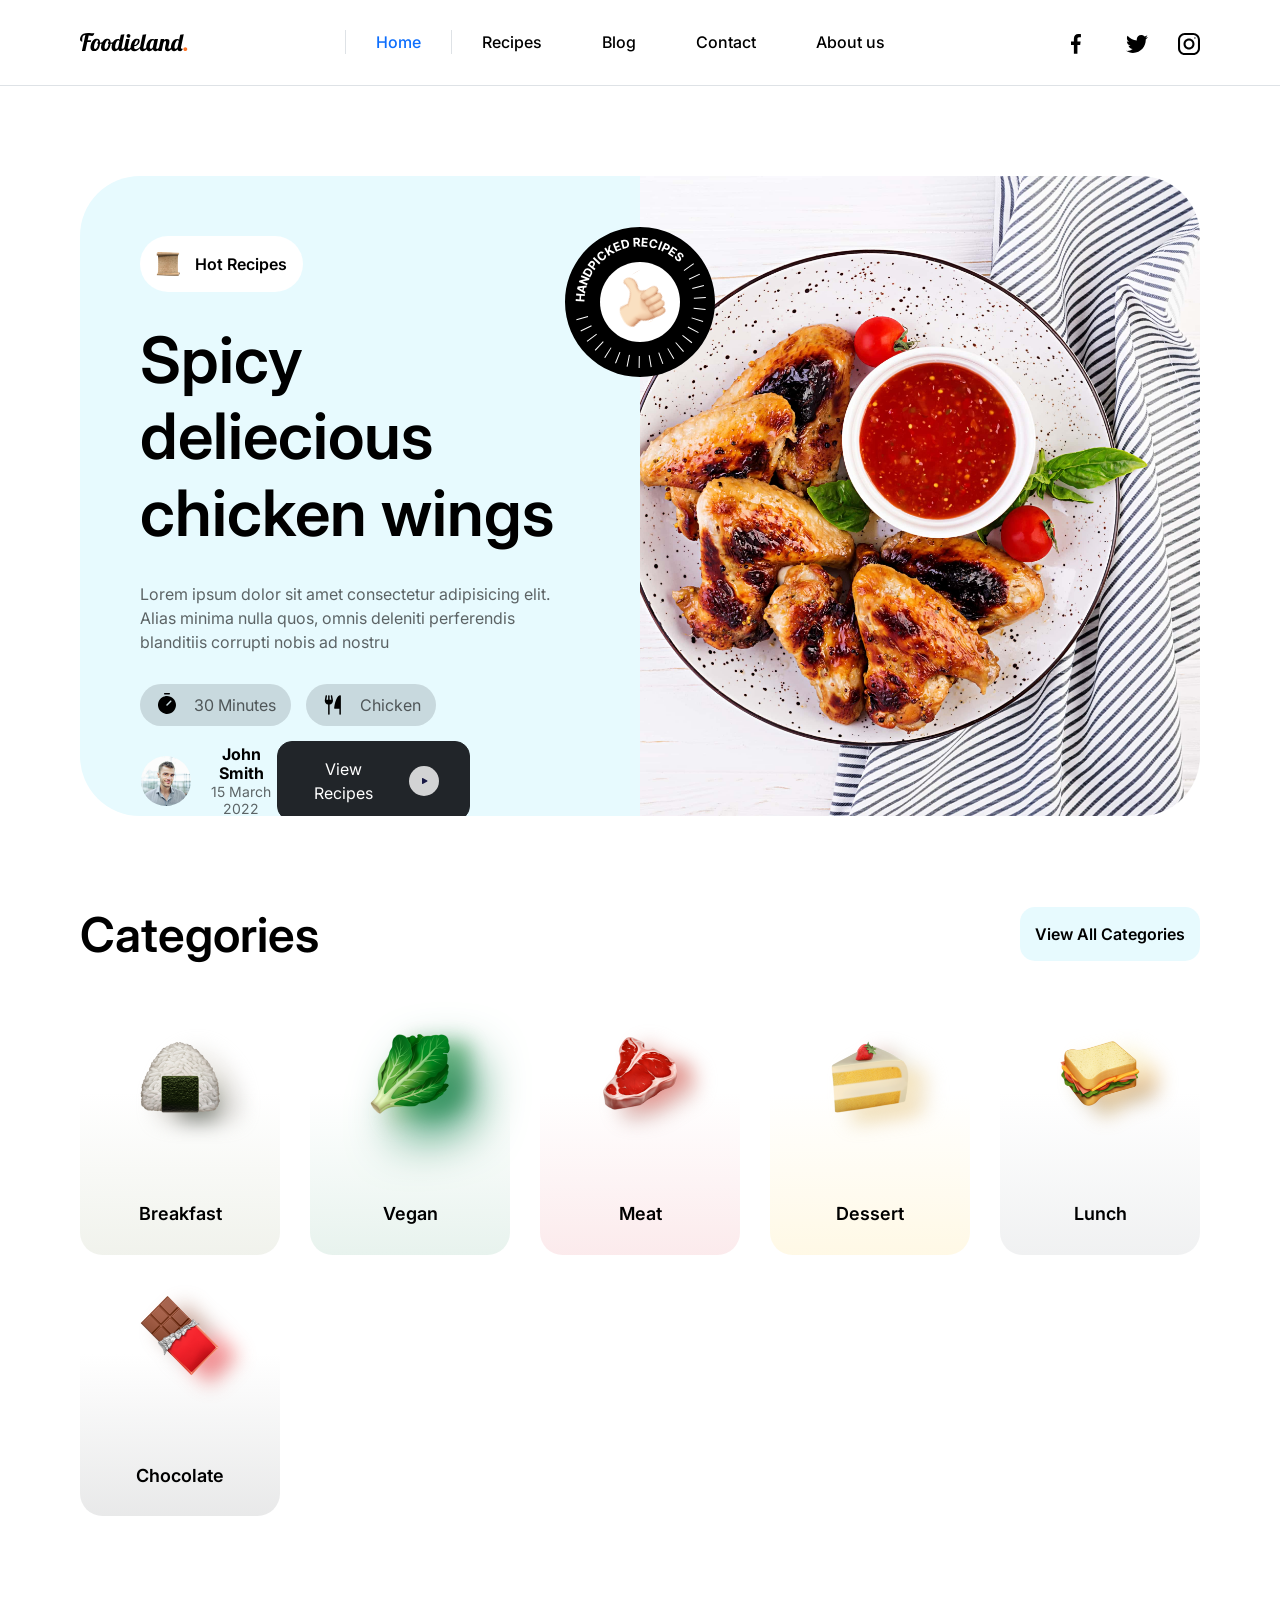
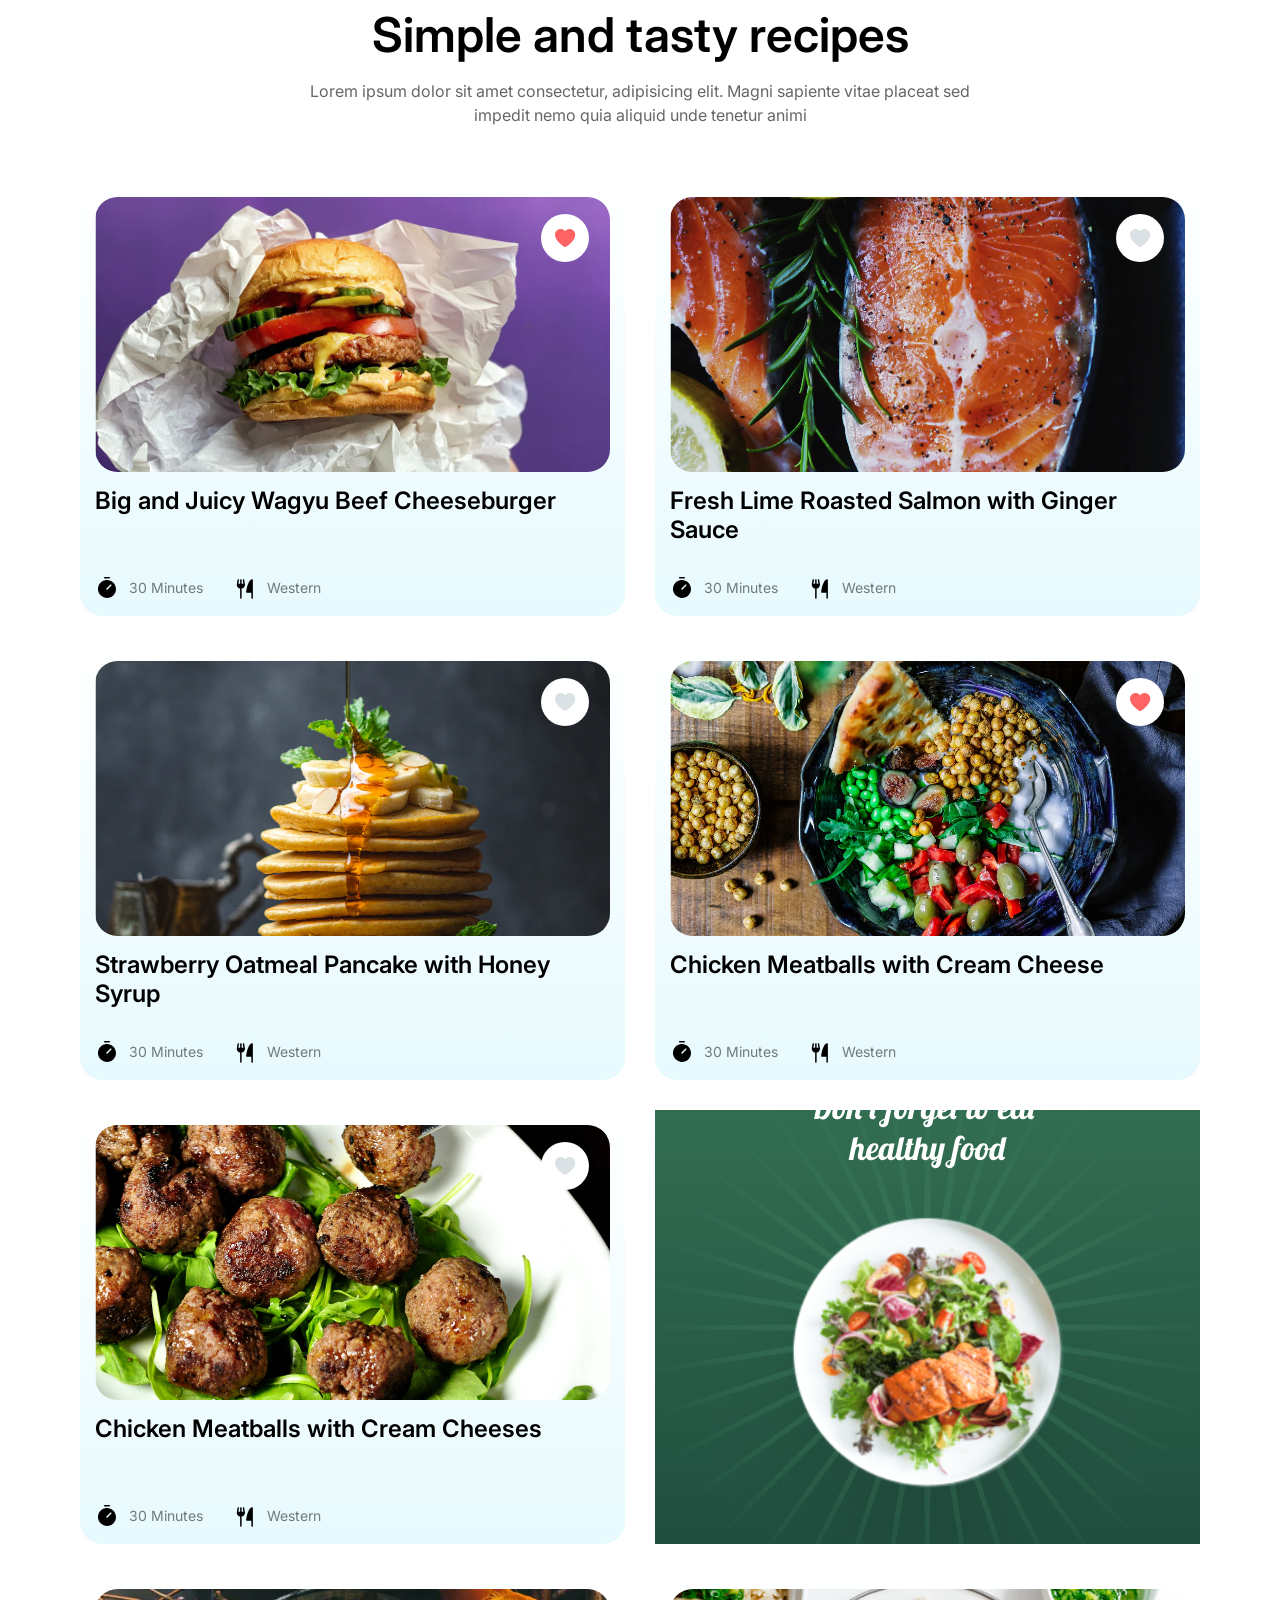
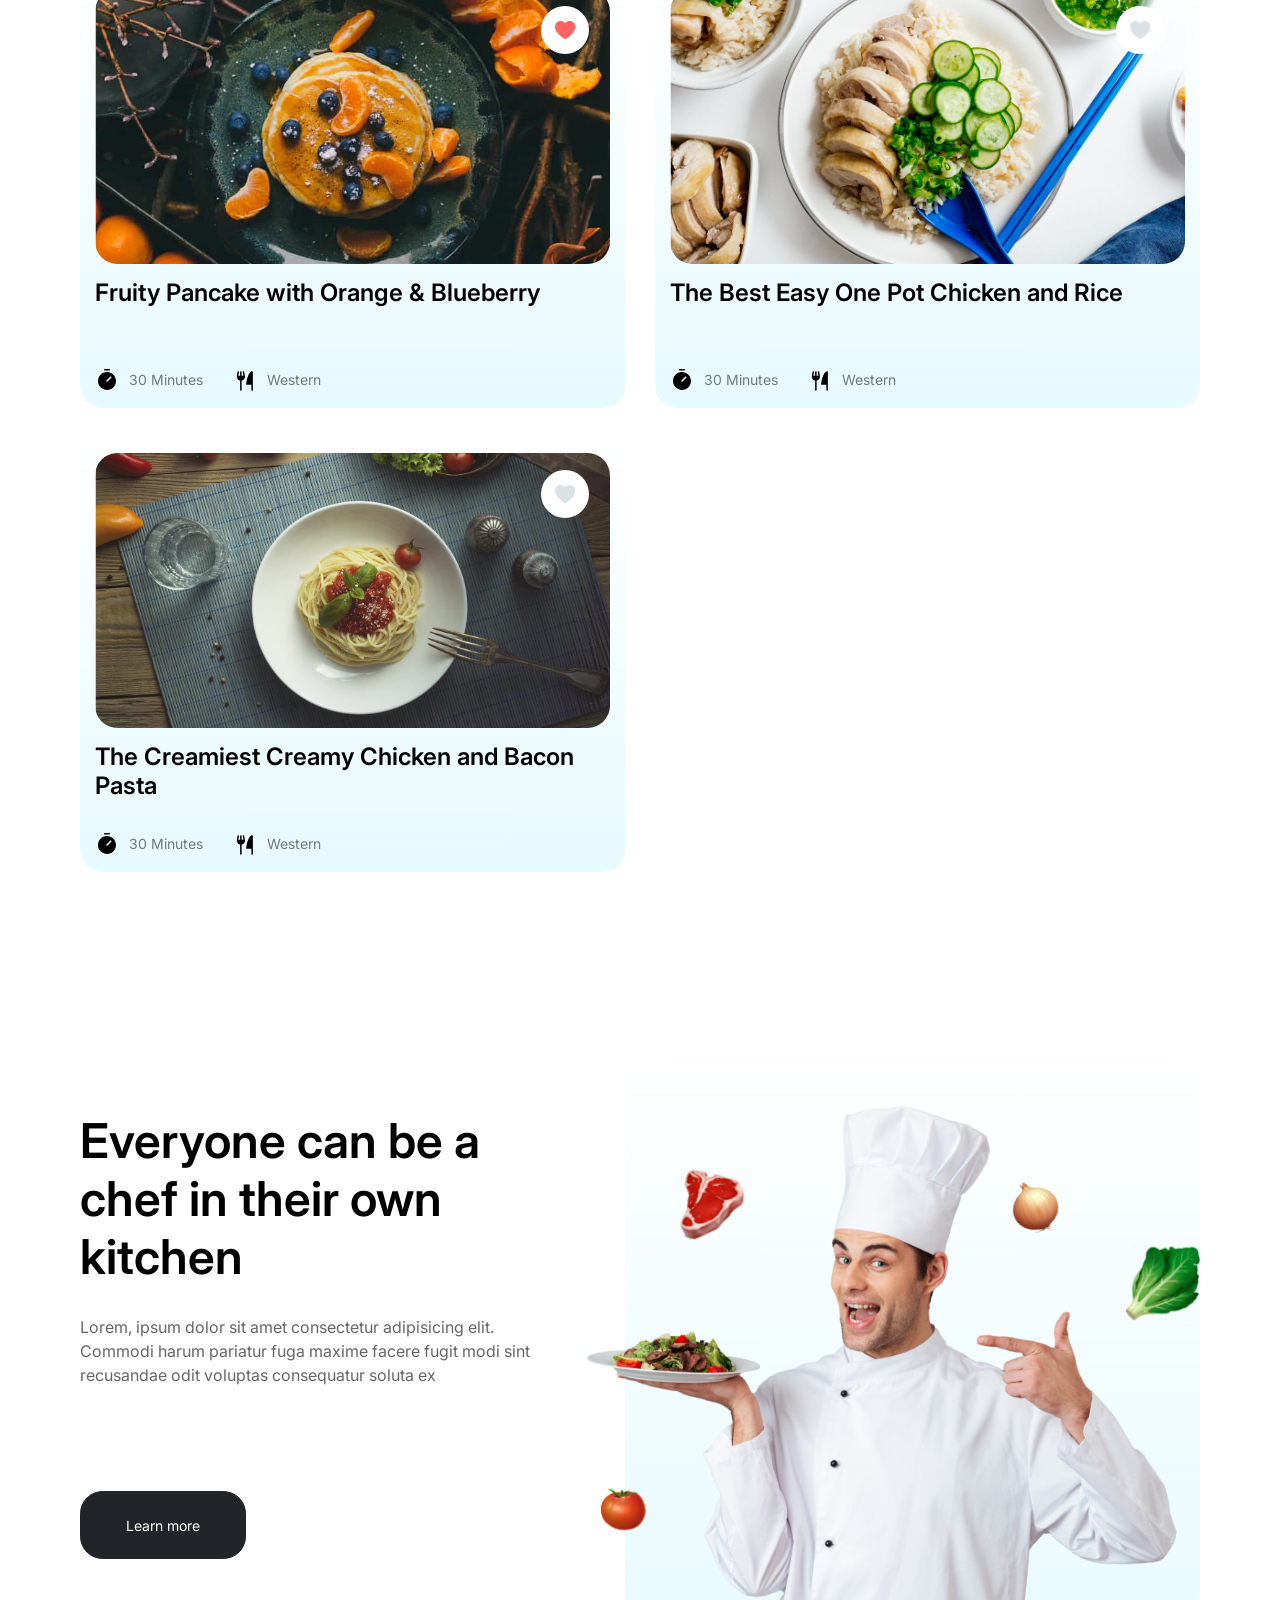
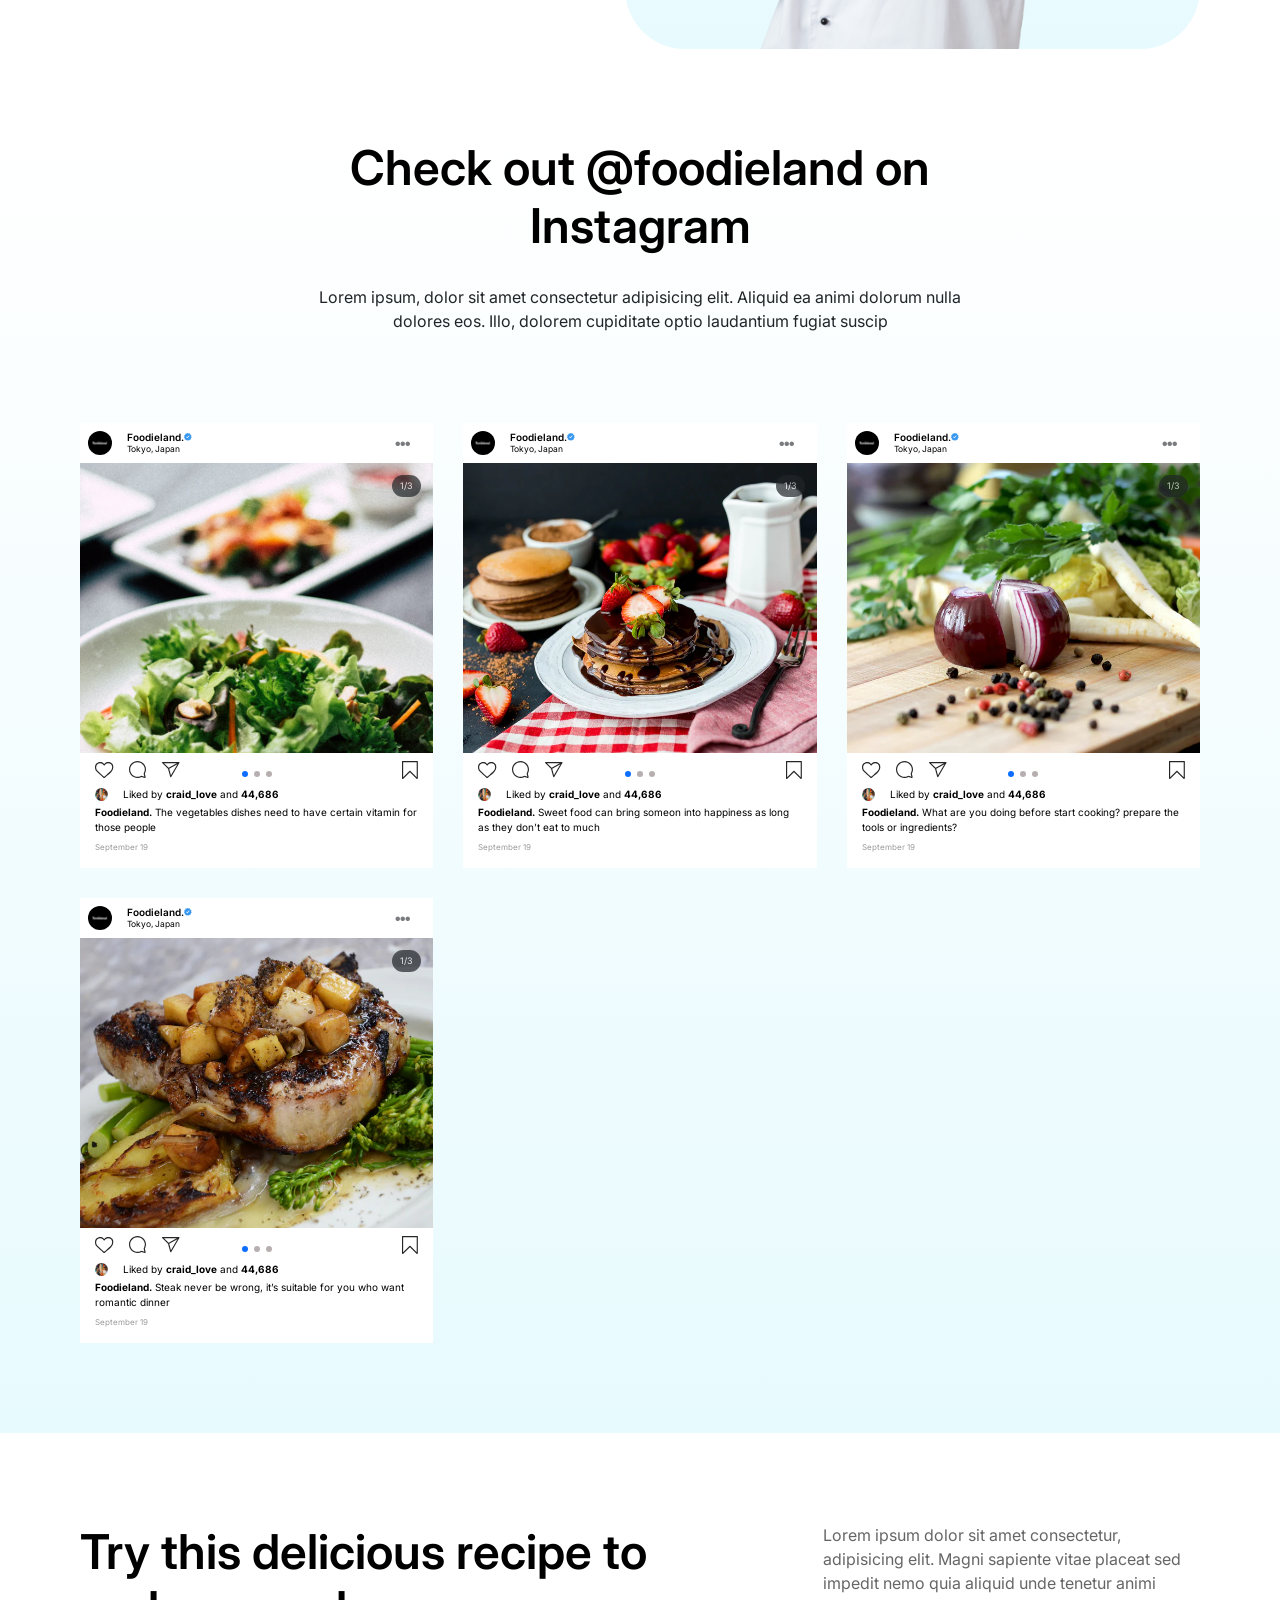
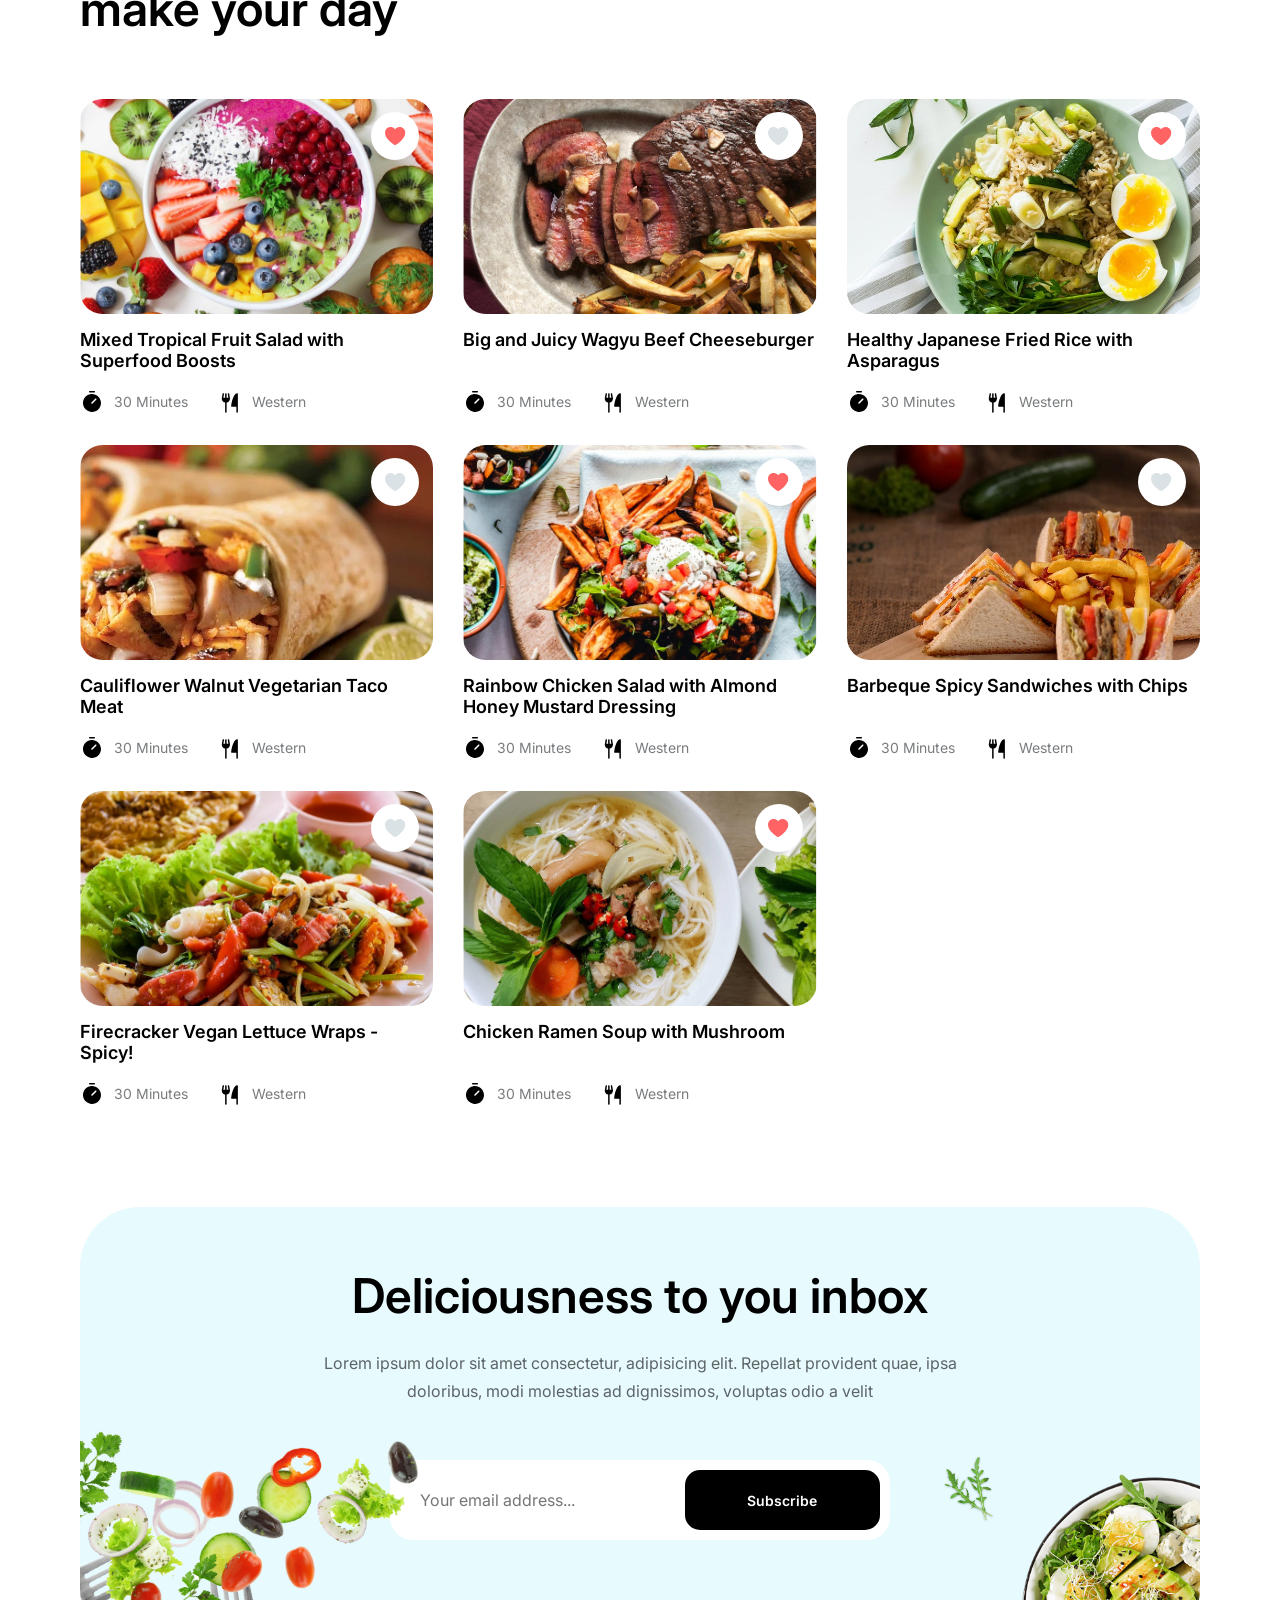
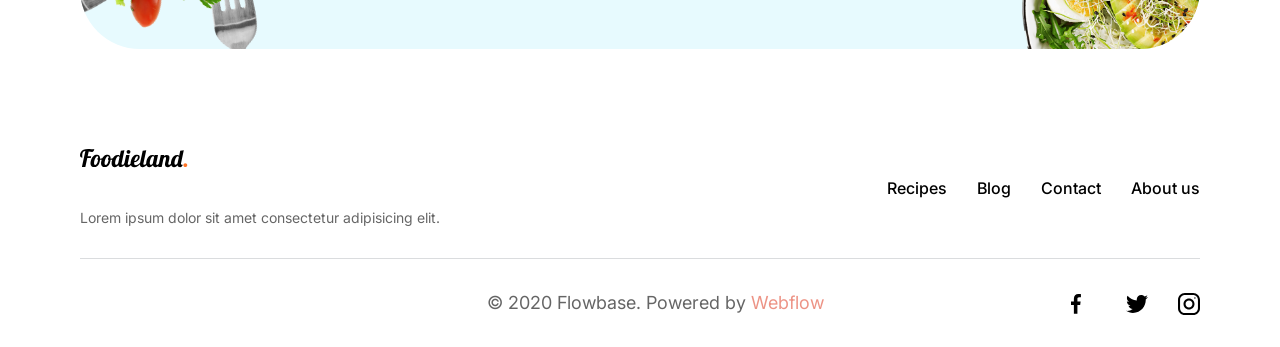
==== commit 0c454756: "Next try" ====
--- a/index.html
+++ b/index.html
@@ -1,7 +1,9 @@
 <!doctype html>
 <html lang="en">
     <head>
-        <base href="/food-market1/" />
+        <script>
+            document.write('<base href="' + (location.hostname.endsWith('github.io') ? '/food-market1/' : '/') + '">');
+        </script>
         <meta charset="UTF-8" />
         <meta name="viewport" content="width=device-width, initial-scale=1.0" />
         <link
@@ -890,16 +892,16 @@
                 </div>
                 <ul class="d-flex">
                     <li>
-                        <a class="text-black text-decoration-none" href="pages/recipes_page/index.html">Recipes</a>
+                        <a class="text-black text-decoration-none" href="/pages/recipes_page/index.html">Recipes</a>
                     </li>
                     <li>
-                        <a class="text-black text-decoration-none" href="pages/blog_list_page/index.html">Blog</a>
+                        <a class="text-black text-decoration-none" href="/pages/blog_list_page/index.html">Blog</a>
                     </li>
                     <li>
-                        <a class="text-black text-decoration-none" href="pages/contact_page/index.html">Contact</a>
+                        <a class="text-black text-decoration-none" href="/pages/contact_page/index.html">Contact</a>
                     </li>
                     <li>
-                        <a class="text-black text-decoration-none" href="pages/blog_post_page/index.html">About us</a>
+                        <a class="text-black text-decoration-none" href="/pages/blog_post_page/index.html">About us</a>
                     </li>
                 </ul>
             </div>
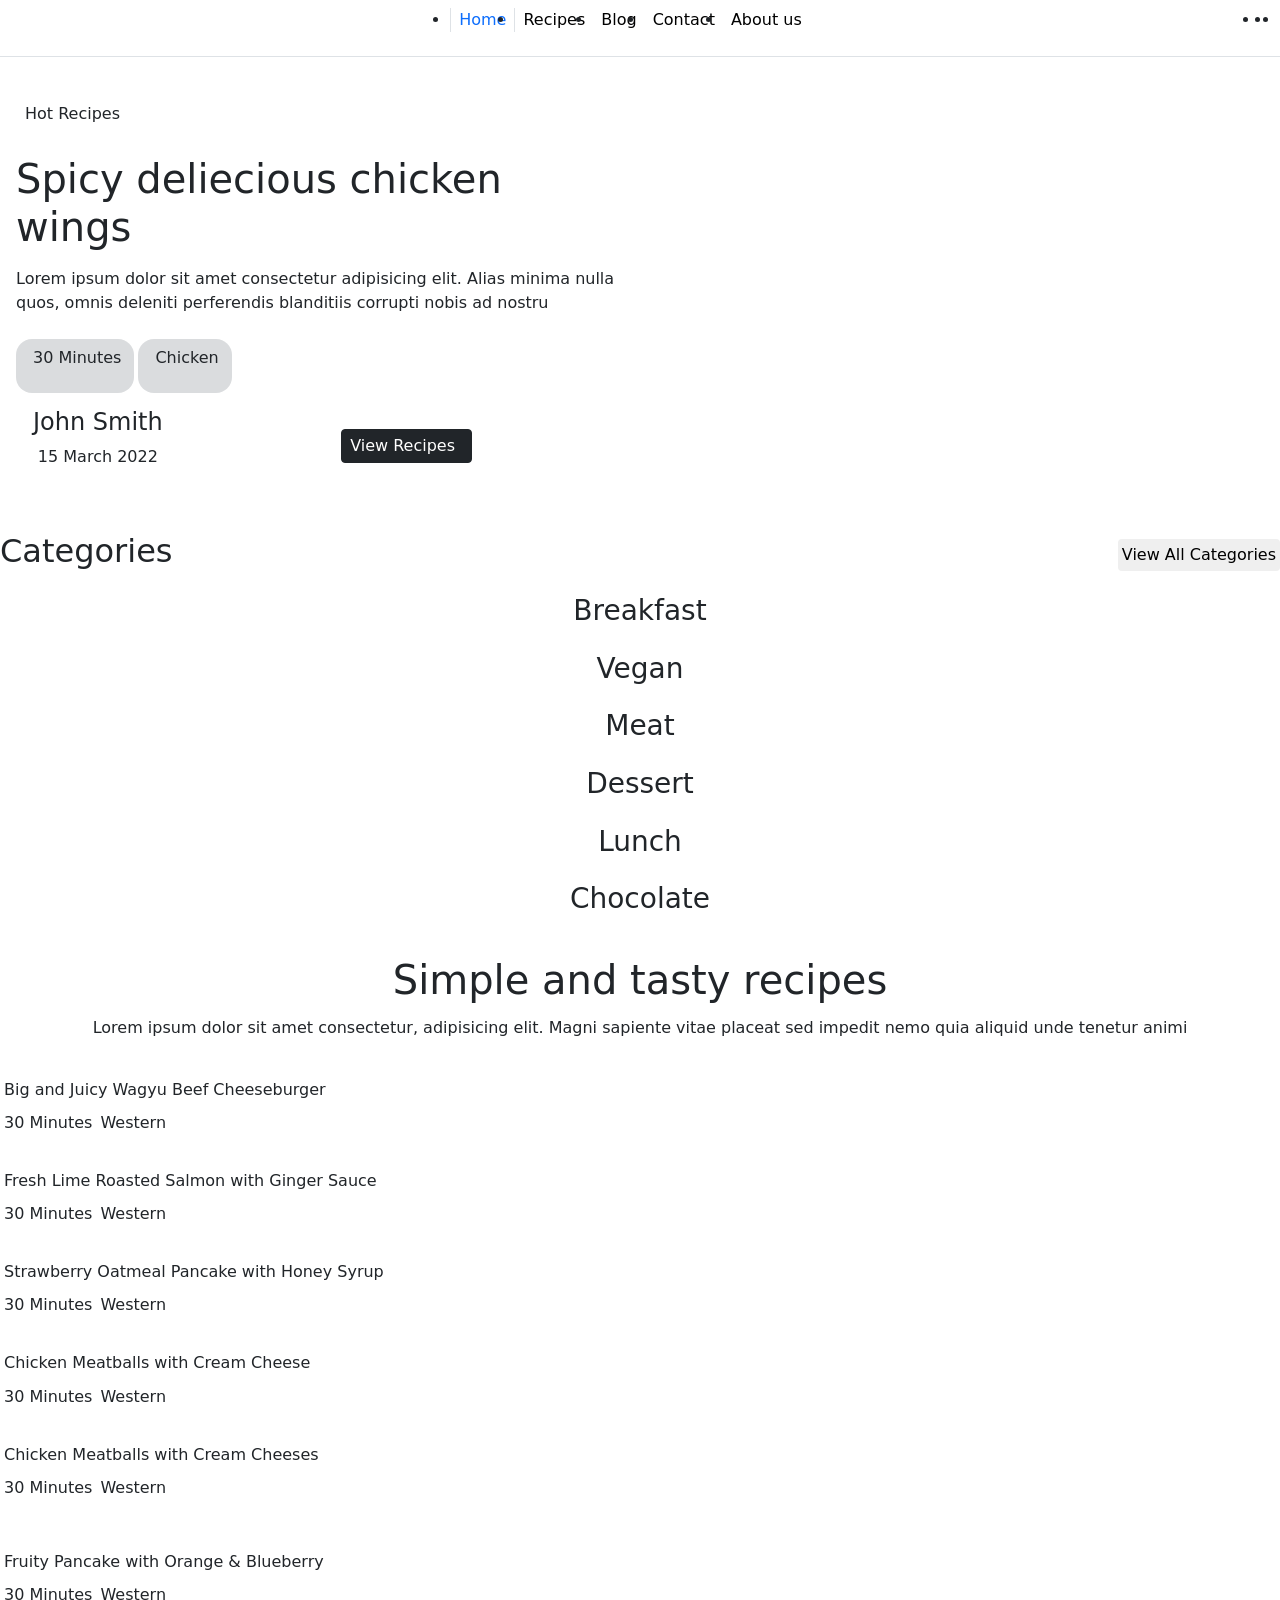
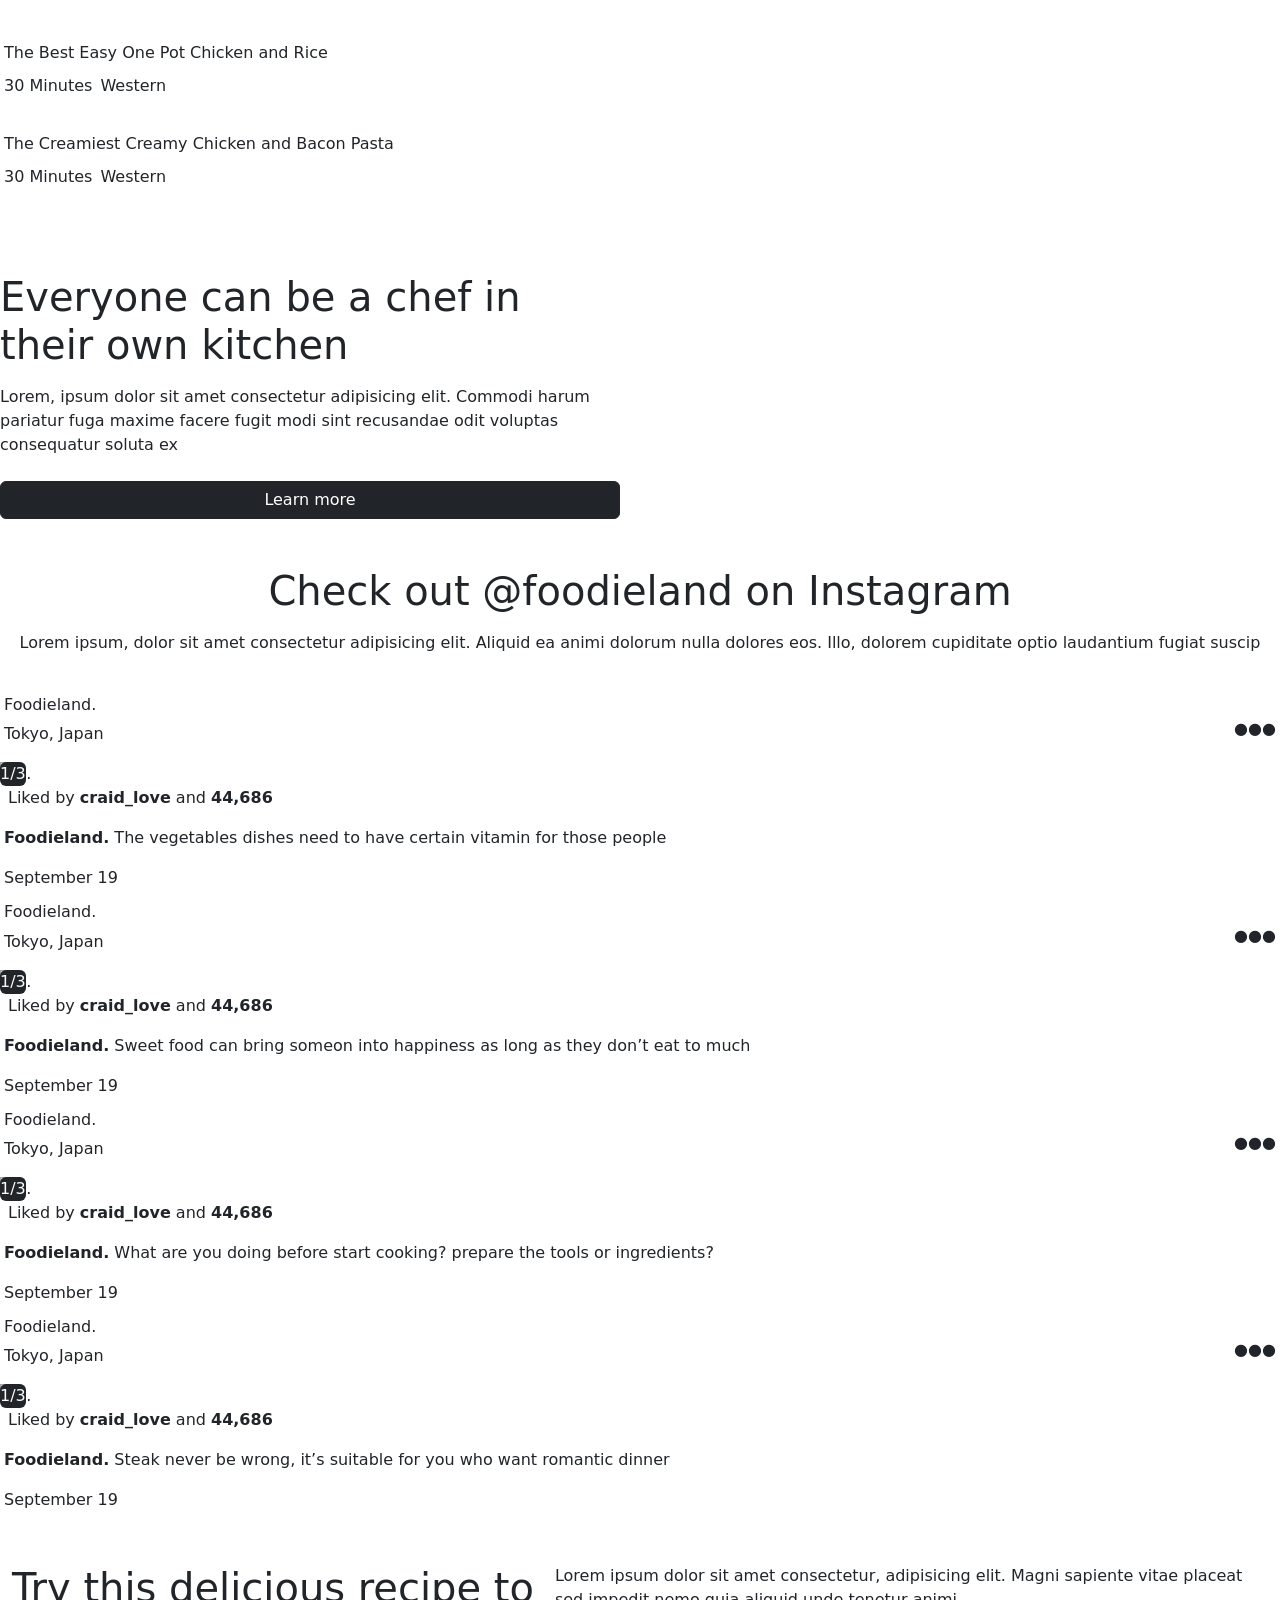
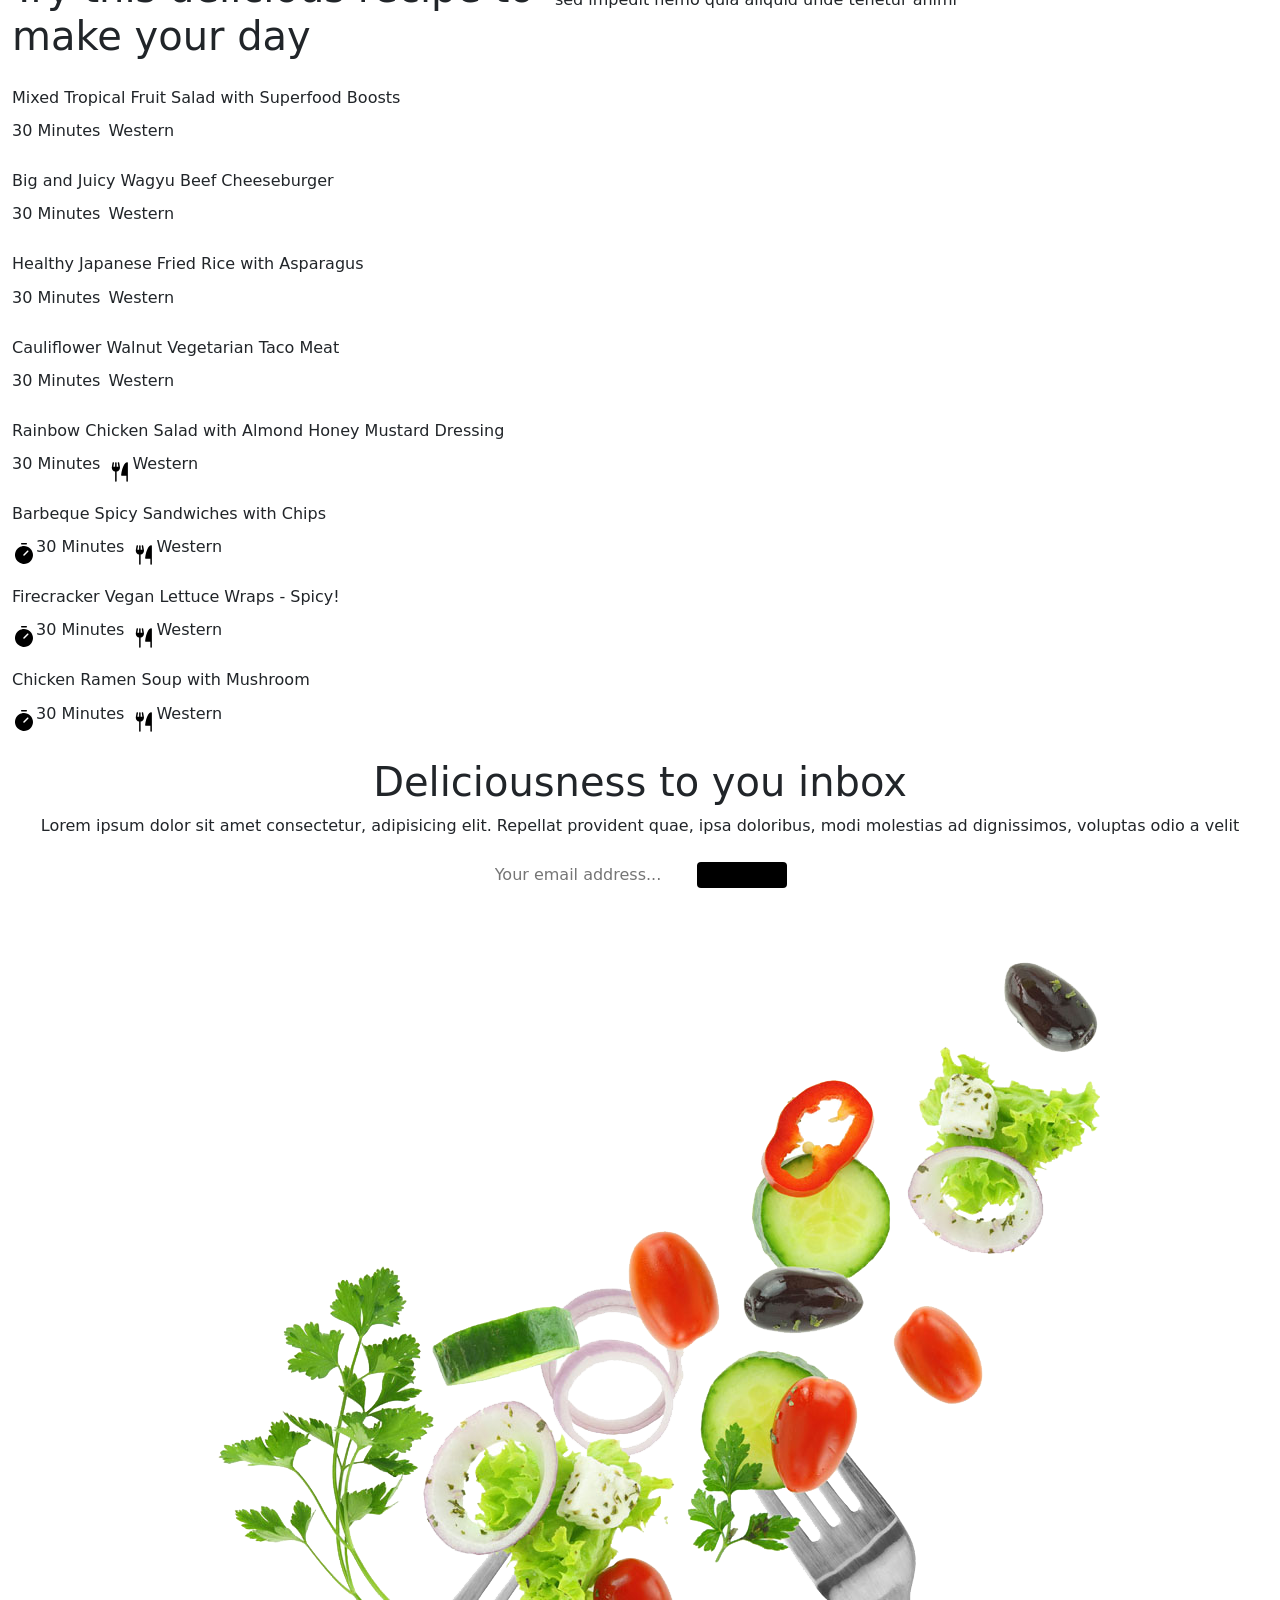
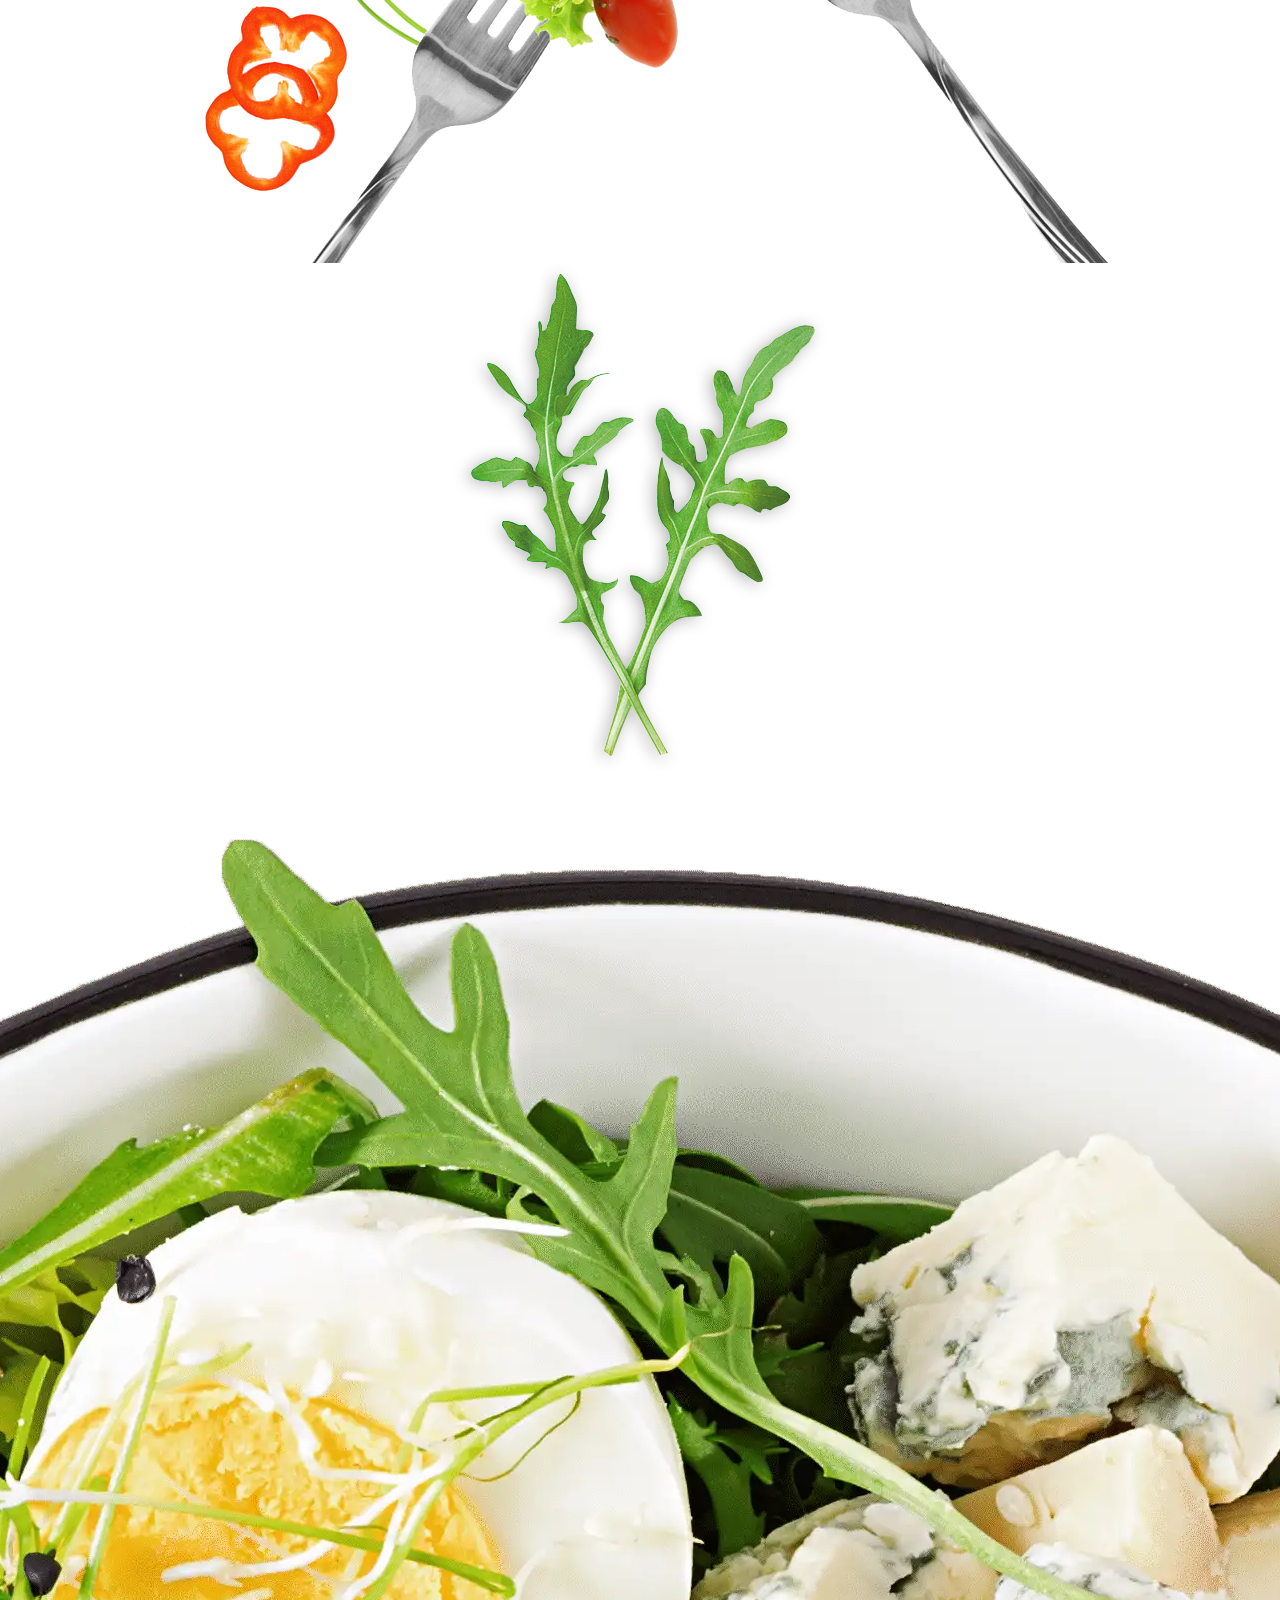
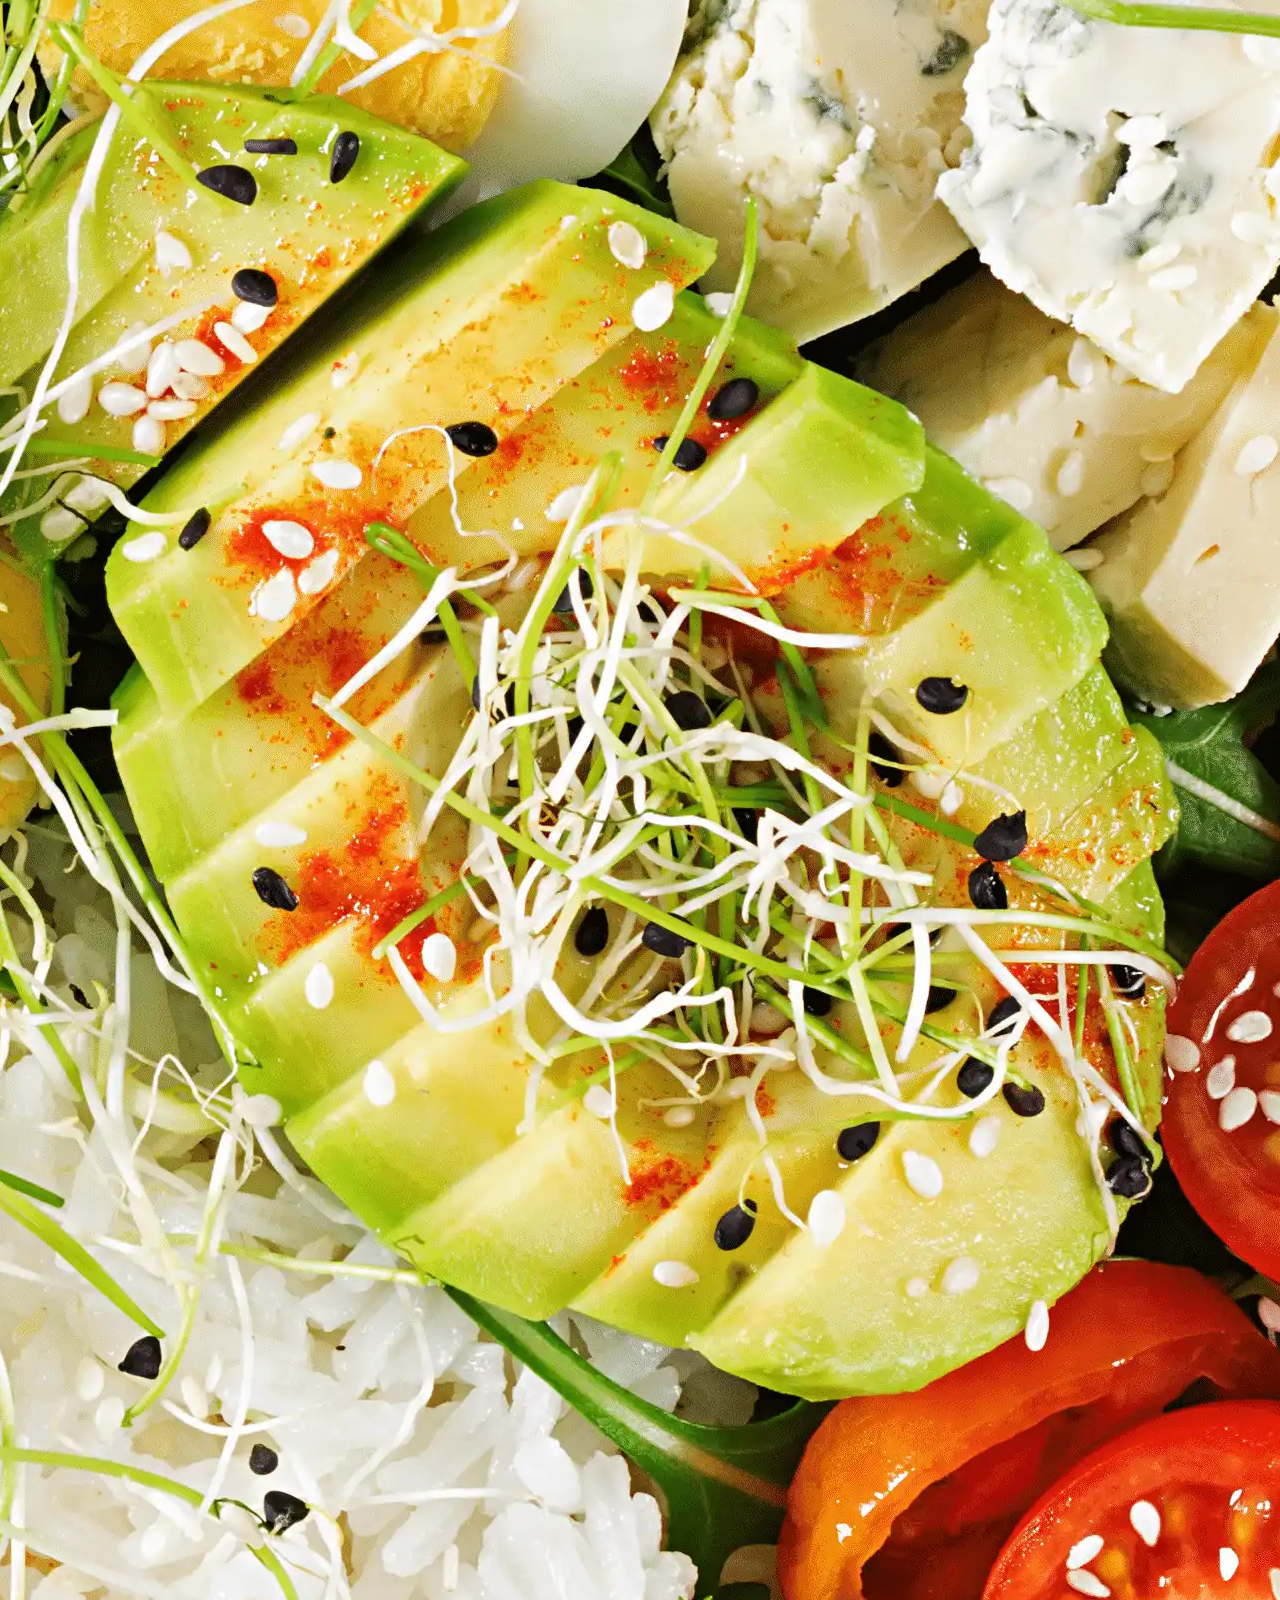
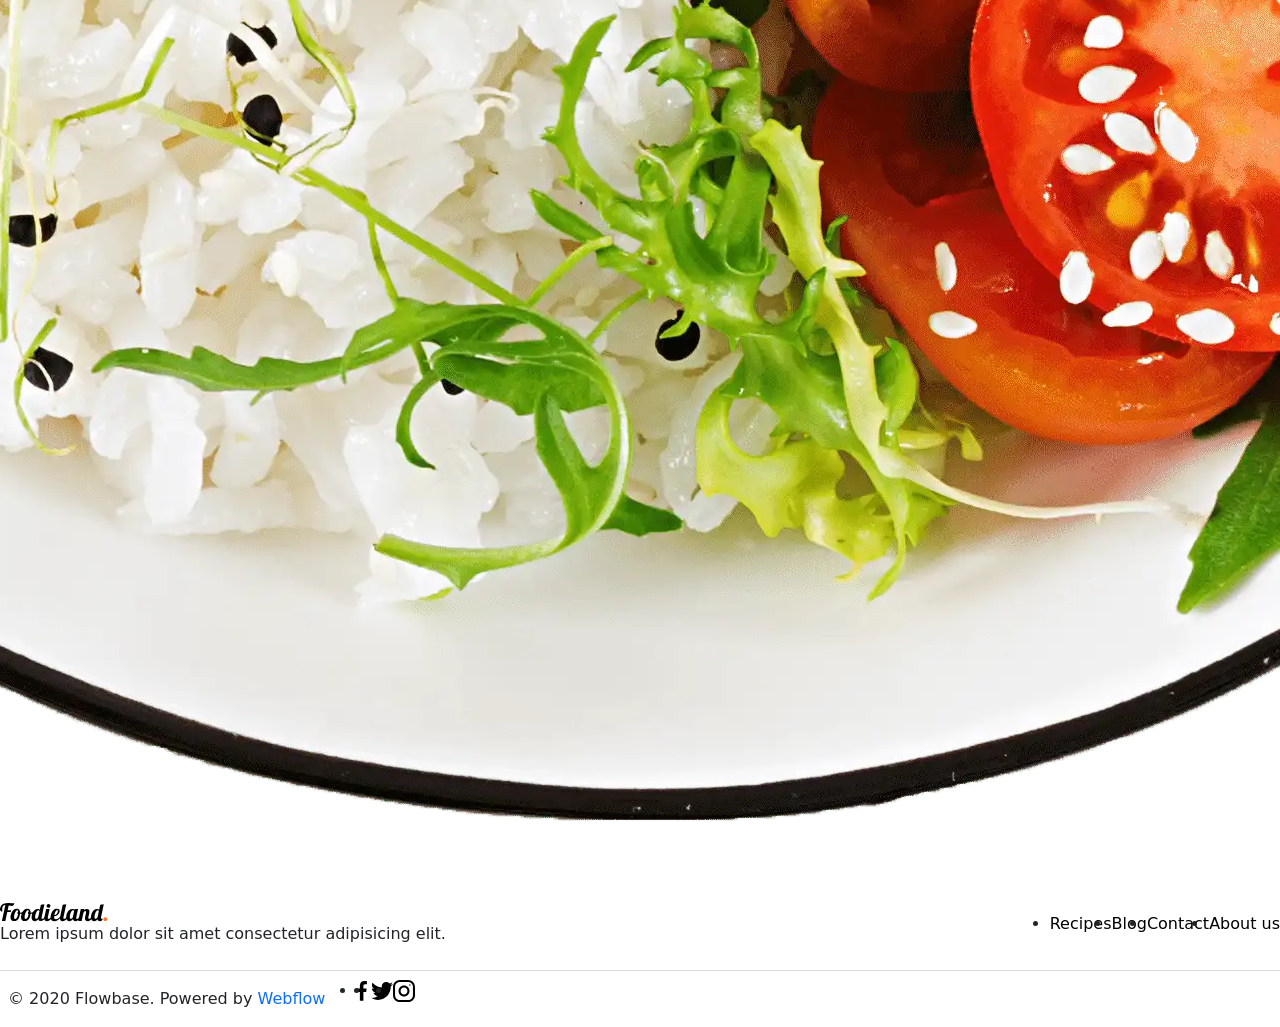
==== commit 8366c6b5: "Next try" ====
--- a/index.html
+++ b/index.html
@@ -1,9 +1,7 @@
 <!doctype html>
 <html lang="en">
     <head>
-        <script>
-            document.write('<base href="' + (location.hostname.endsWith('github.io') ? '/food-market1/' : '/') + '">');
-        </script>
+        <base href="/food_market1/">
         <meta charset="UTF-8" />
         <meta name="viewport" content="width=device-width, initial-scale=1.0" />
         <link
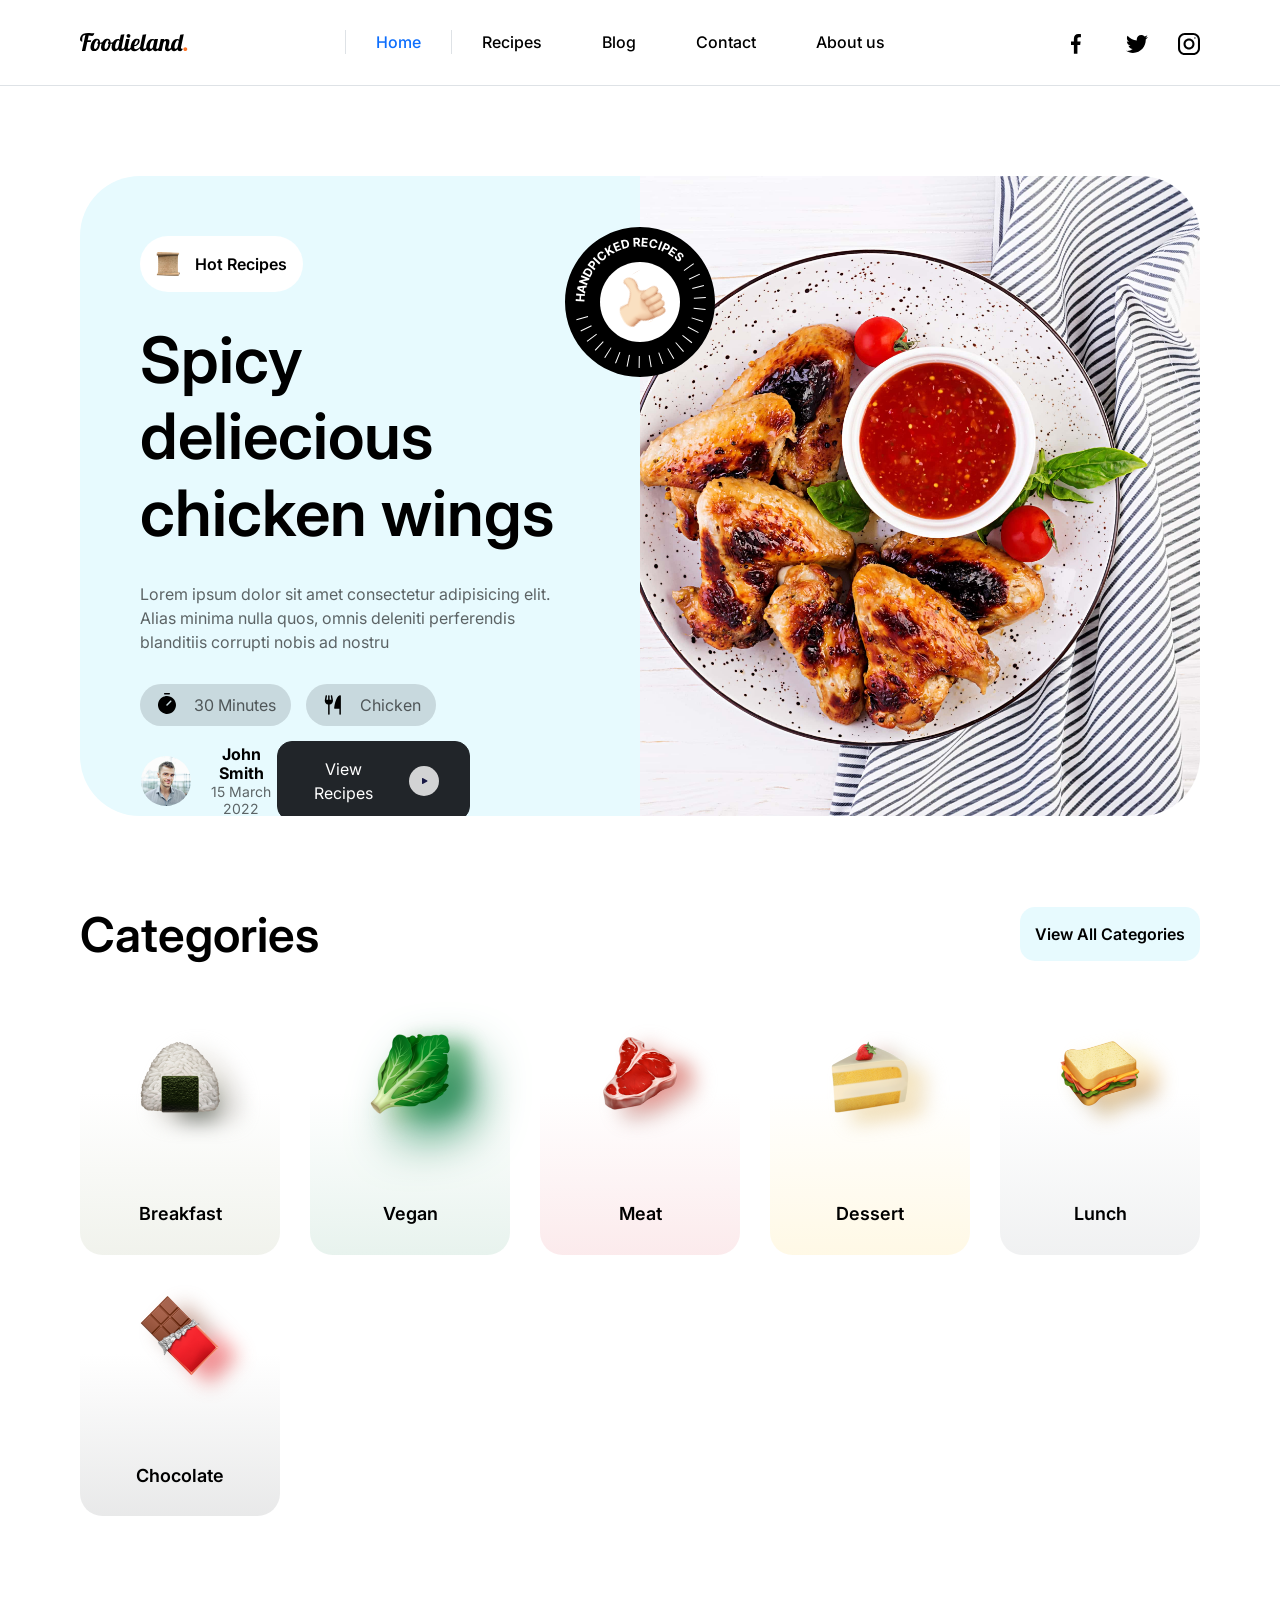
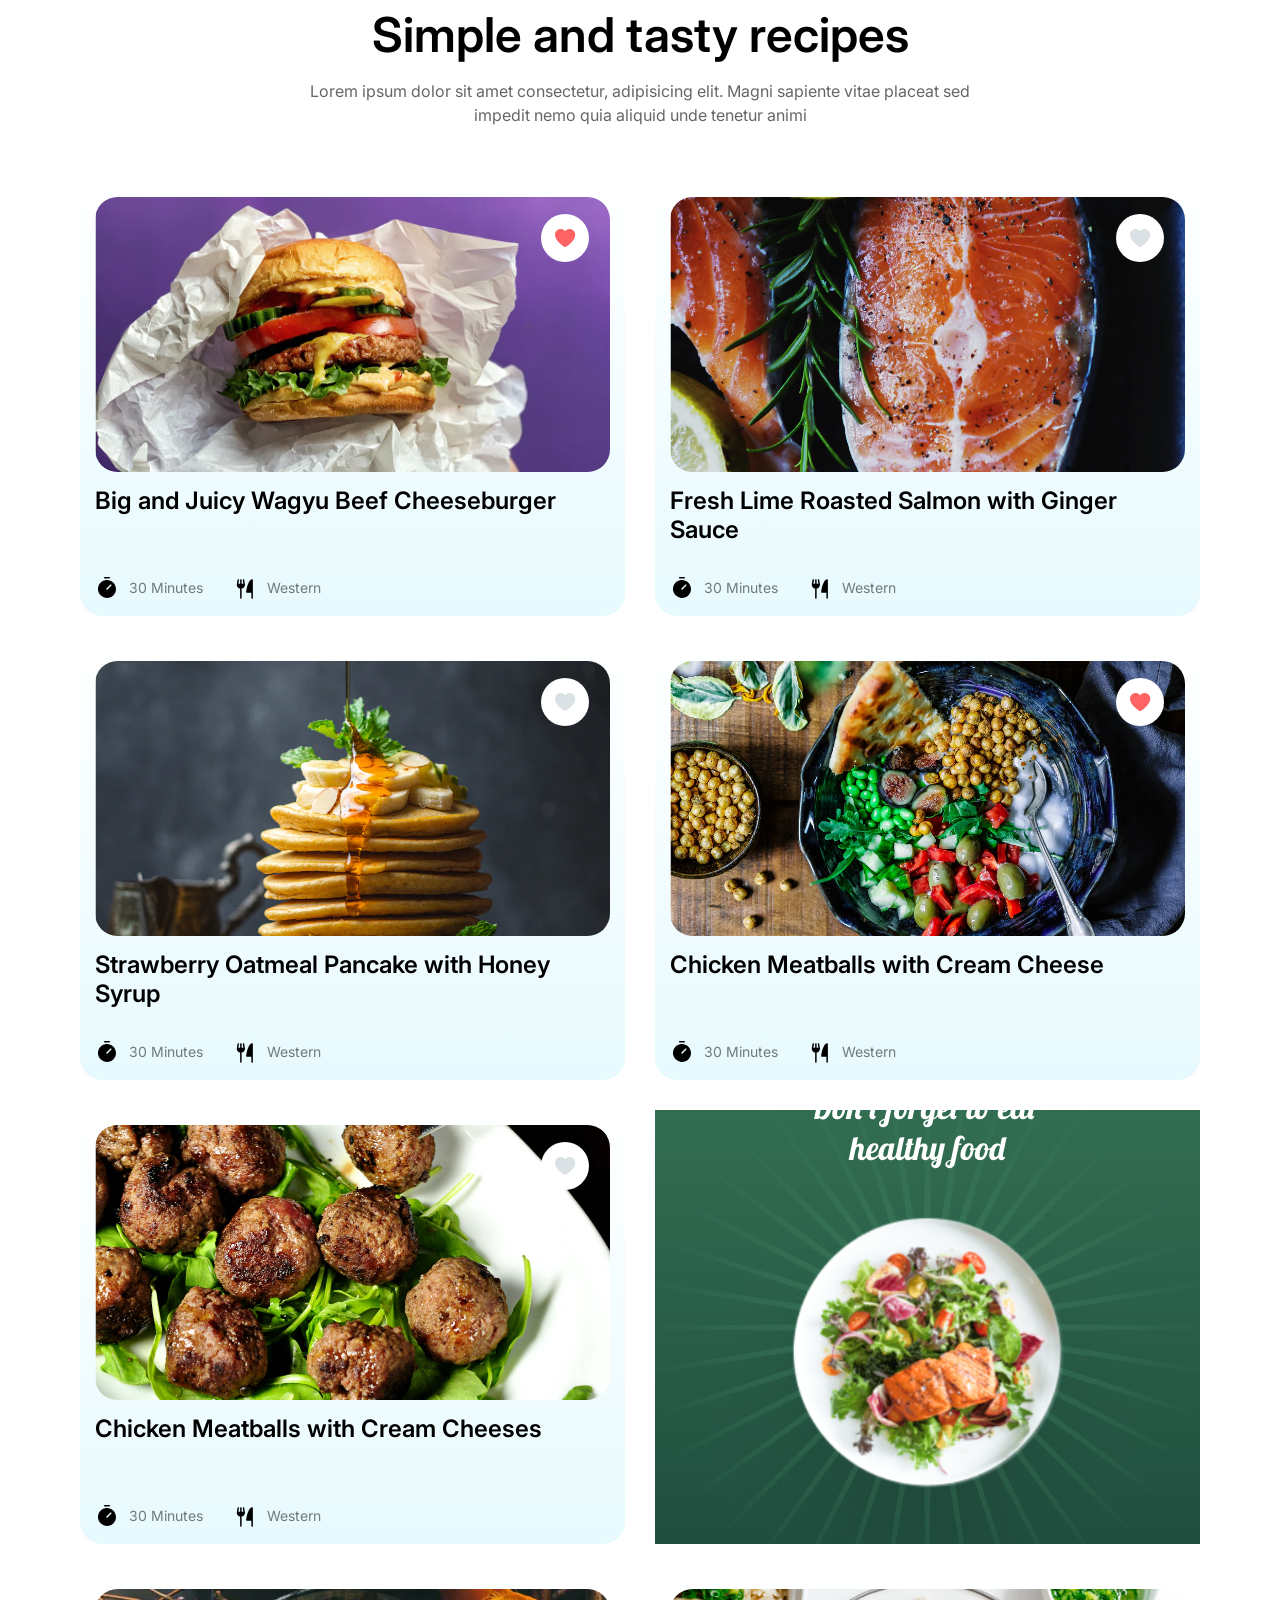
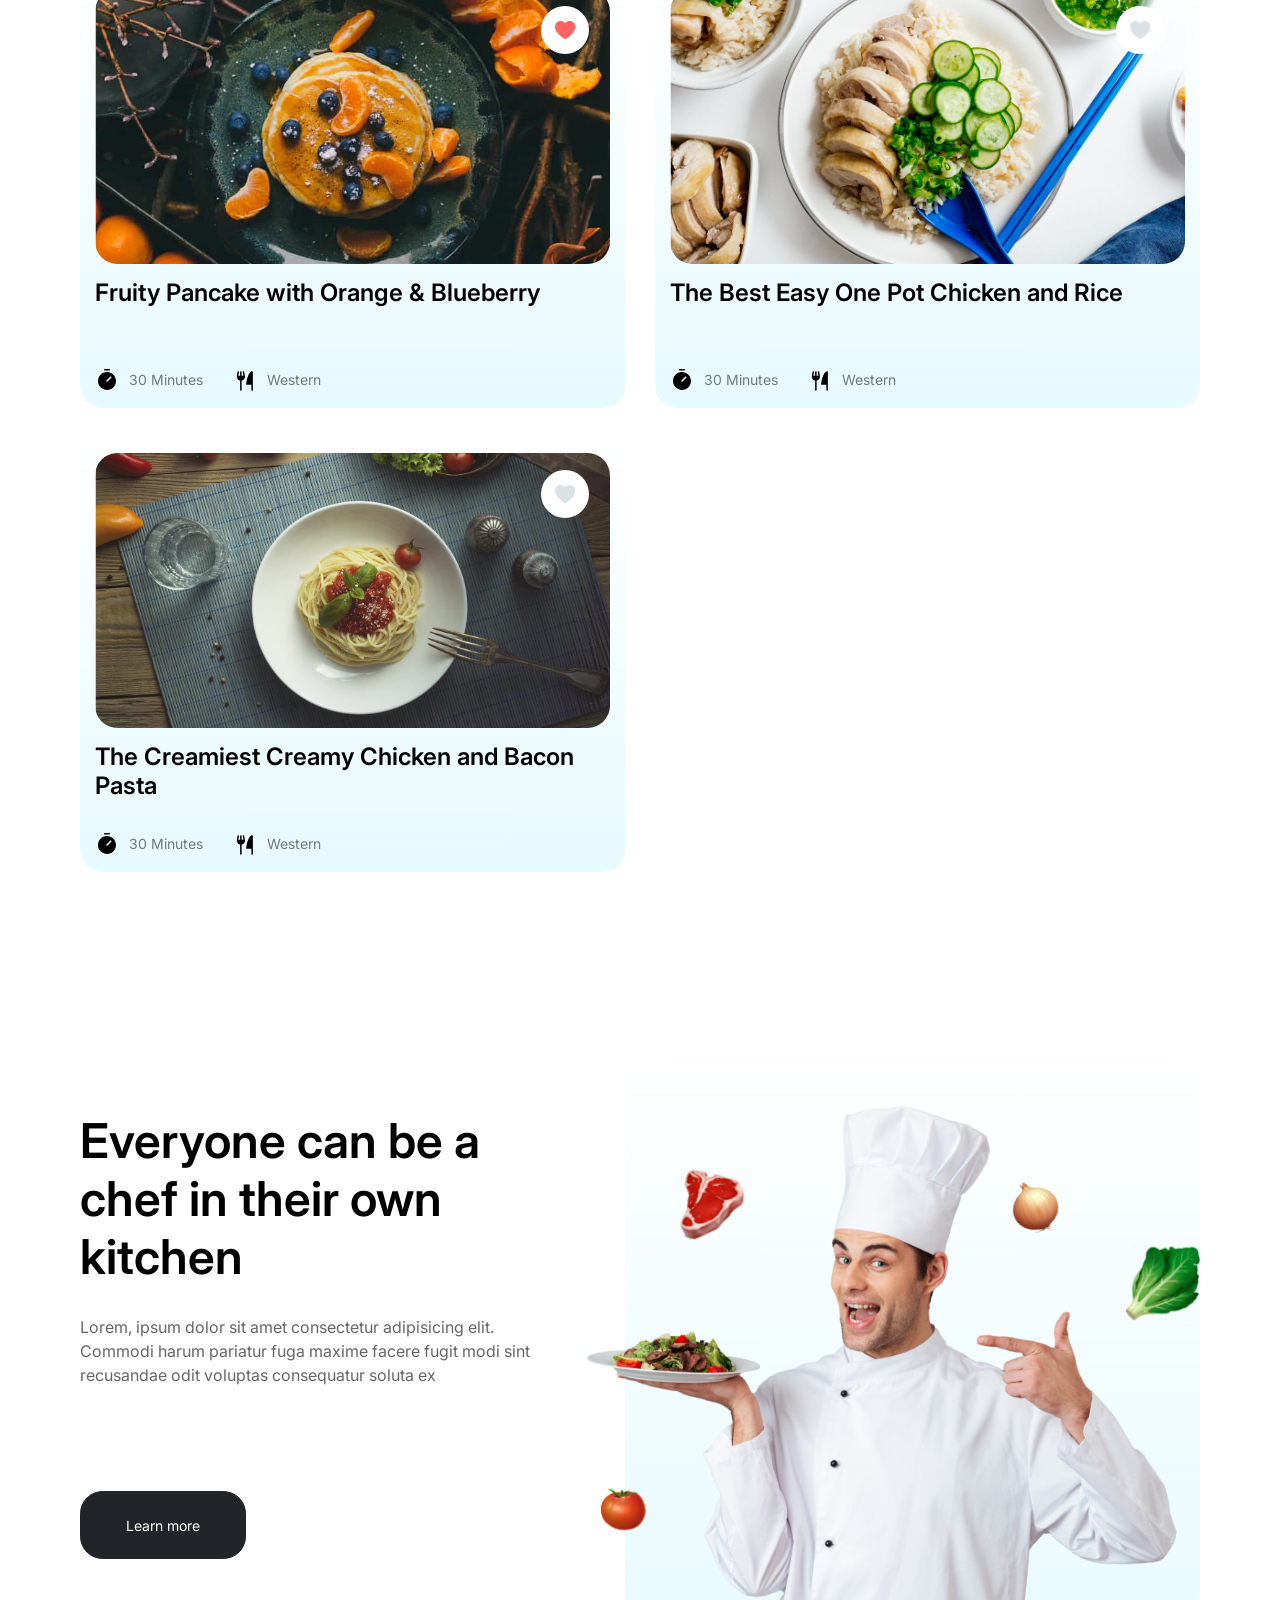
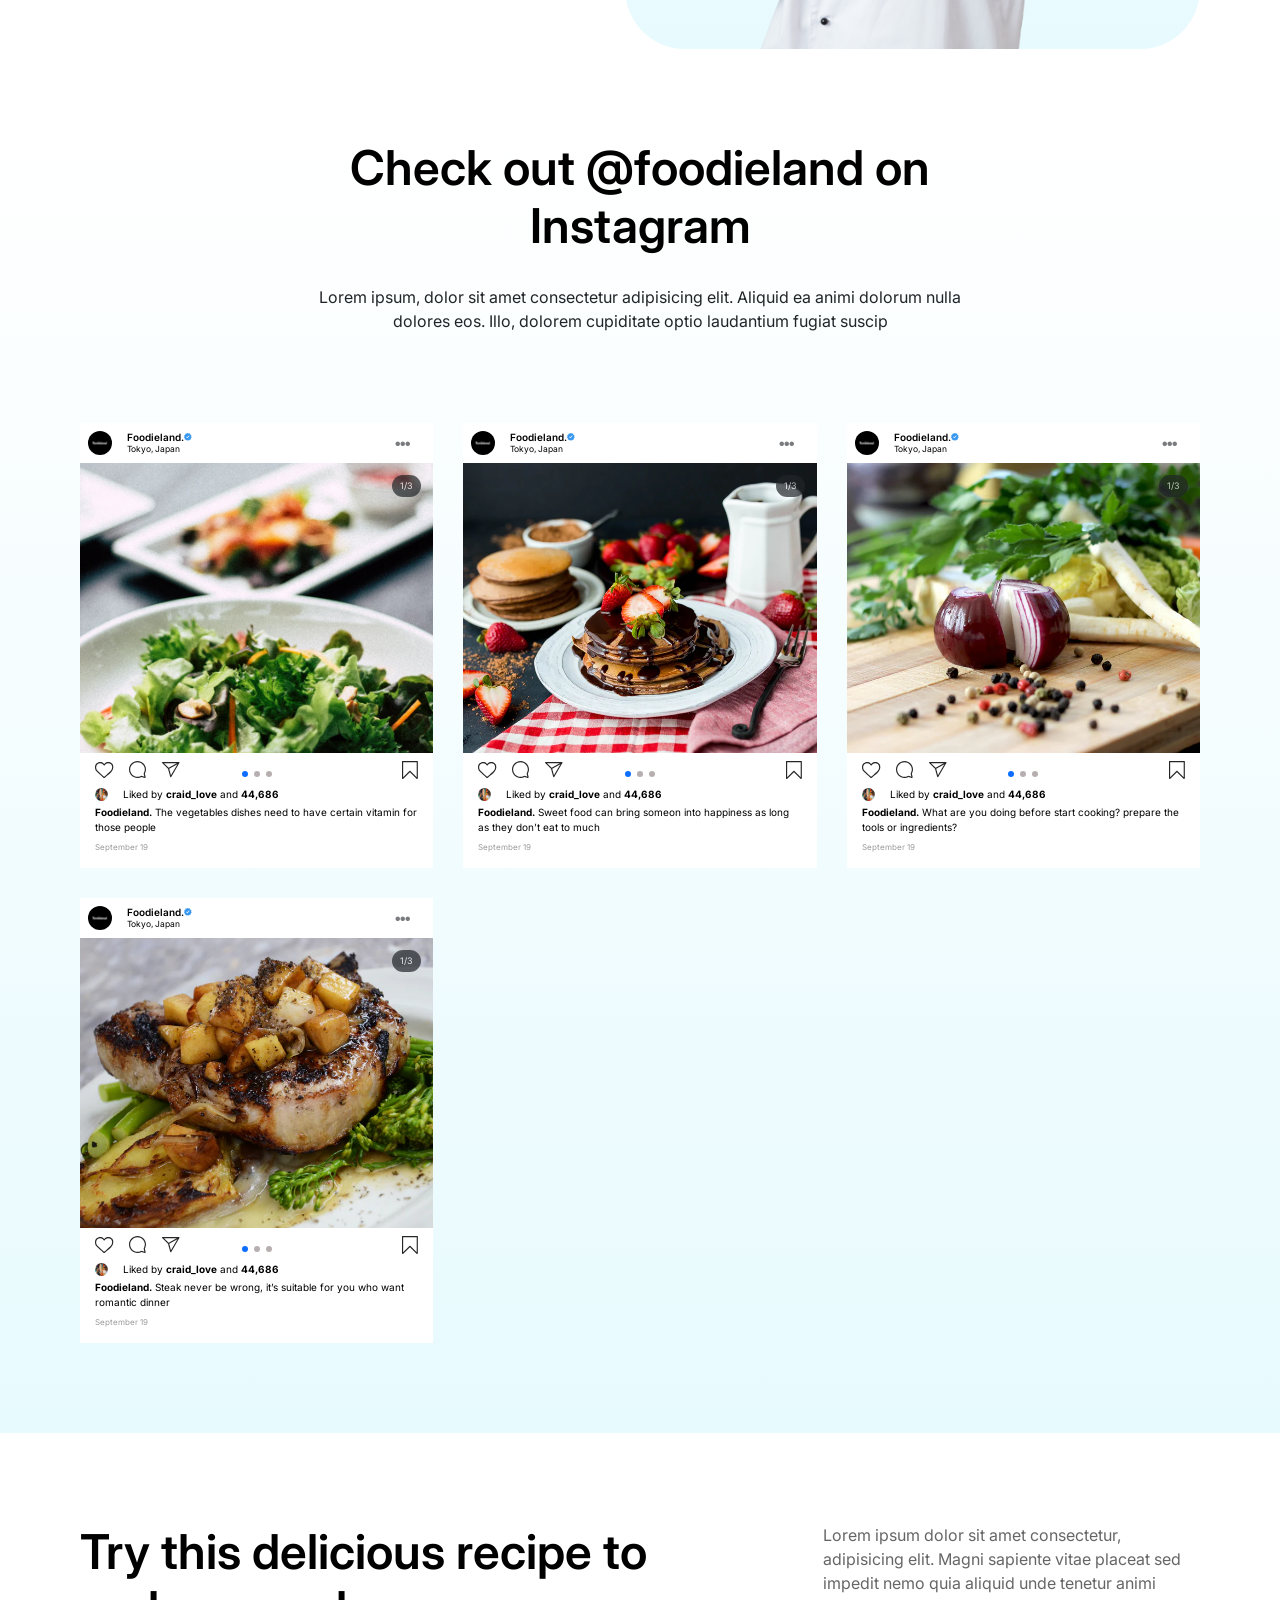
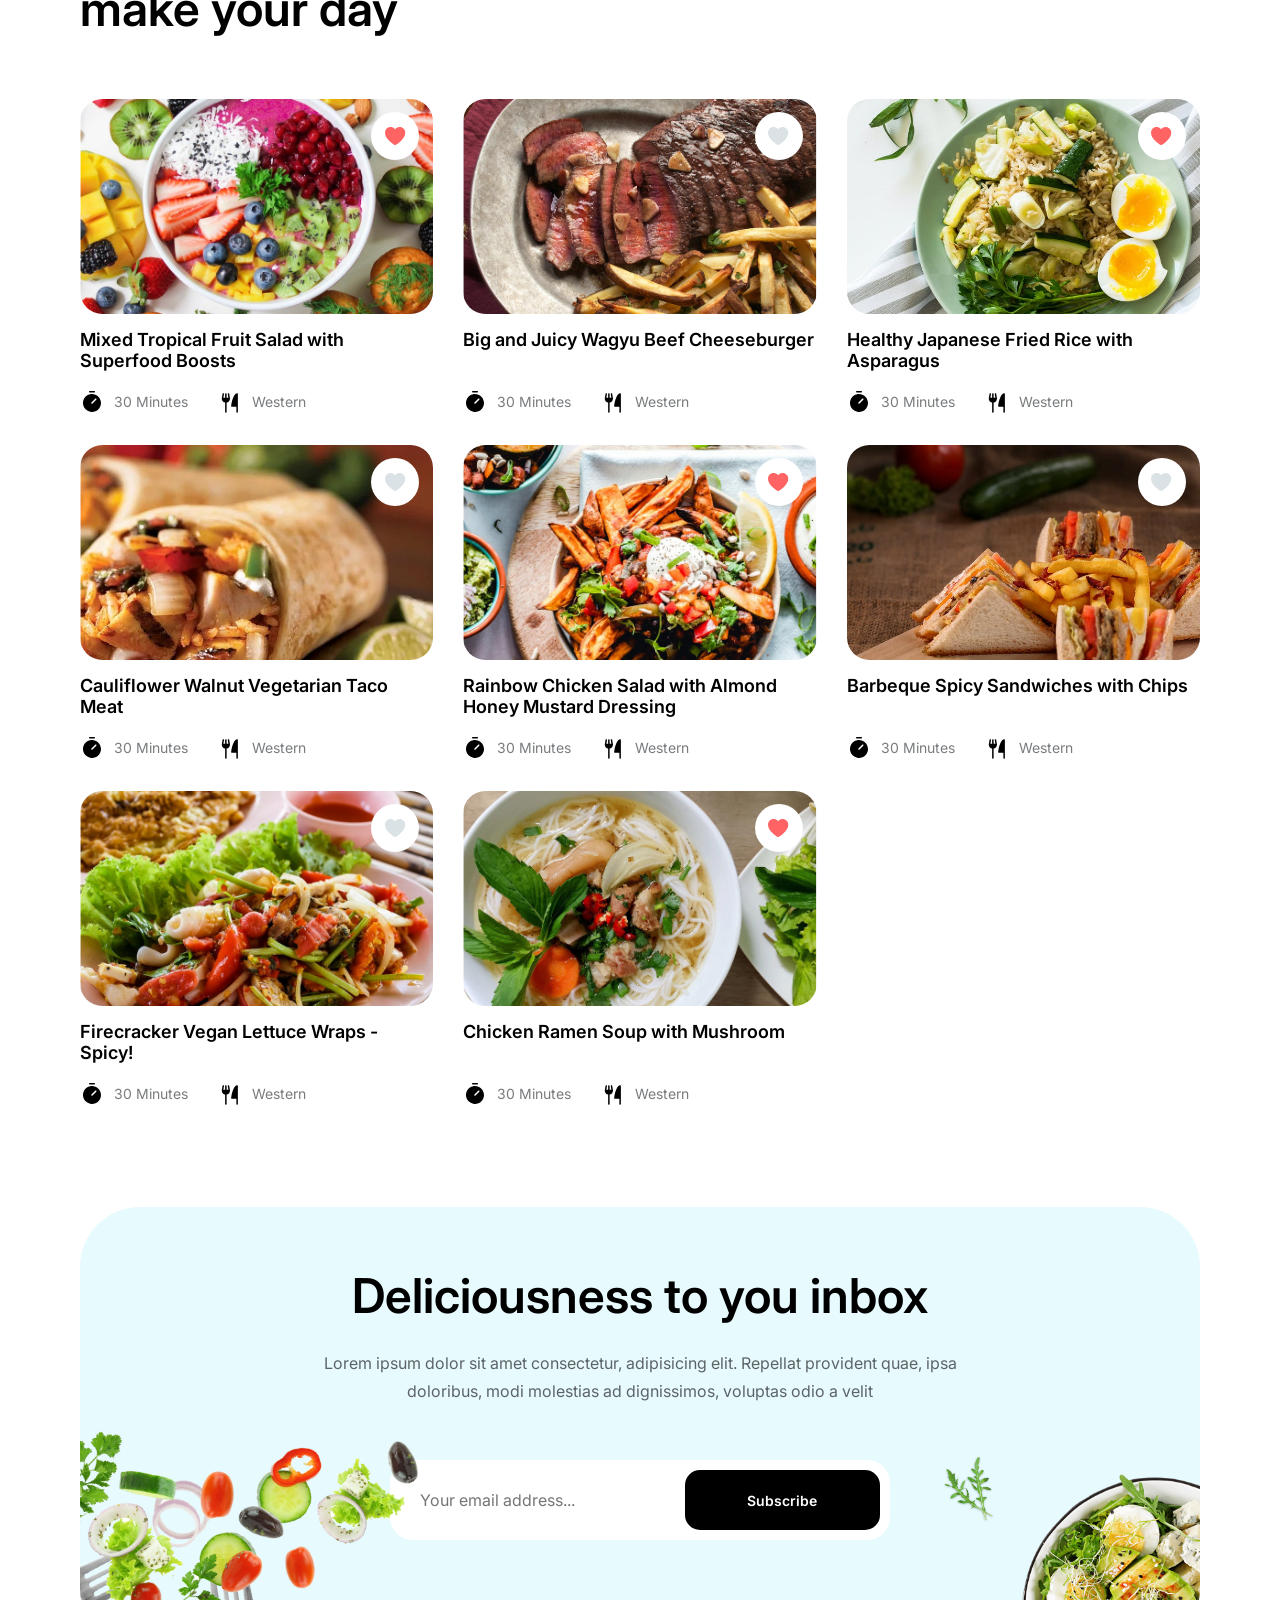
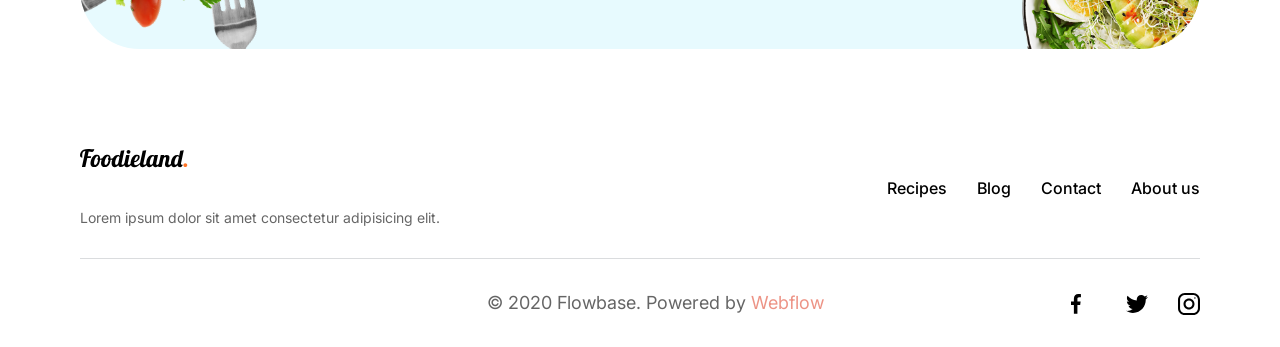
==== commit bf20d7da: "Last path configuration" ====
--- a/index.html
+++ b/index.html
@@ -1,7 +1,7 @@
 <!doctype html>
 <html lang="en">
     <head>
-        <base href="/food_market1/">
+        <base href="/food_market1">
         <meta charset="UTF-8" />
         <meta name="viewport" content="width=device-width, initial-scale=1.0" />
         <link
@@ -21,40 +21,40 @@
             href="https://fonts.googleapis.com/css2?family=Inter:ital,opsz,wght@0,14..32,100..900;1,14..32,100..900&display=swap"
             rel="stylesheet"
         />
-        <link rel="stylesheet" href="./styles/style.css" />
+        <link rel="stylesheet" href="/styles/style.css" />
         <title>Home Page</title>
     </head>
 
     <body>
         <header class="d-flex justify-content-between align-items-center pt-2 pb-2 border-bottom">
-            <img src="assets/svg/logo.svg" alt="" />
+            <img src="/assets/svg/logo.svg" alt="" />
             <ul class="d-flex">
                 <li class="ps-2 pe-2 border-start border-end">
-                    <a class="text-decoration-none" href="index.html">Home</a>
+                    <a class="text-decoration-none" href="/index.html">Home</a>
                 </li>
                 <li class="ps-2 pe-2">
-                    <a class="text-decoration-none text-black" href="pages/recipes_page/index.html">Recipes</a>
+                    <a class="text-decoration-none text-black" href="/pages/recipes_page/index.html">Recipes</a>
                 </li>
                 <li class="ps-2 pe-2">
-                    <a class="text-decoration-none text-black" href="pages/blog_list_page/index.html">Blog</a>
+                    <a class="text-decoration-none text-black" href="/pages/blog_list_page/index.html">Blog</a>
                 </li>
                 <li class="ps-2 pe-2">
-                    <a class="text-decoration-none text-black" href="pages/contact_page/index.html">Contact</a>
+                    <a class="text-decoration-none text-black" href="/pages/contact_page/index.html">Contact</a>
                 </li>
                 <li class="ps-2 pe-2">
-                    <a class="text-decoration-none text-black" href="pages/blog_post_page/index.html">About us</a>
+                    <a class="text-decoration-none text-black" href="/pages/blog_post_page/index.html">About us</a>
                 </li>
             </ul>
             <ul class="d-flex gap-2">
                 <li class="me-1">
-                    <a href="https://www.instagram.com" target="_blank"><img src="assets/svg/facebook.svg" alt="" /></a>
+                    <a href="https://www.instagram.com" target="_blank"><img src="/assets/svg/facebook.svg" alt="" /></a>
                 </li>
                 <li>
-                    <a href="https://www.instagram.com" target="_blank"><img src="assets/svg/twitter.svg" alt="" /></a>
+                    <a href="https://www.instagram.com" target="_blank"><img src="/assets/svg/twitter.svg" alt="" /></a>
                 </li>
                 <li>
                     <a href="https://www.instagram.com" target="_blank">
-                        <img src="assets/svg/instagram.svg" alt="" />
+                        <img src="/assets/svg/instagram.svg" alt="" />
                     </a>
                 </li>
             </ul>
@@ -63,7 +63,7 @@
             <div class="main-content position-relative d-flex overflow-hidden rounded-4 w-100 h-100">
                 <div class="texts d-flex flex-column gap-2 p-3 h-100 w-50">
                     <button class="btn hot-recipes d-flex p-1 gap-1 bg-white rounded-4">
-                        <img src="assets/svg/recipe.svg" alt="" />
+                        <img src="/assets/svg/recipe.svg" alt="" />
                         <p>Hot Recipes</p>
                     </button>
                     <h1>Spicy deliecious chicken wings</h1>
@@ -73,17 +73,17 @@
                     </p>
                     <div class="d-flex gap-1 no-padding">
                         <button class="d-flex bg-secondary rounded-4 bg-opacity-25 btn gap-1">
-                            <img src="assets/svg/timer.svg" alt="" />
+                            <img src="/assets/svg/timer.svg" alt="" />
                             <p class="lorem">30 Minutes</p>
                         </button>
                         <button class="d-flex bg-secondary rounded-4 bg-opacity-25 gap-1 btn">
-                            <img src="assets/svg/knife.svg" alt="" />
+                            <img src="/assets/svg/knife.svg" alt="" />
                             <p class="lorem">Chicken</p>
                         </button>
                     </div>
                     <div class="mt-auto w-75 no-padding d-flex last-buttons justify-content-between align-items-center">
                         <button class="d-flex no-padding align-items-center btn gap-1">
-                            <img class="rounded-circle" src="assets/images/john.png" alt="" />
+                            <img class="rounded-circle" src="/assets/images/john.png" alt="" />
                             <div class="d-flex align-items-center flex-column">
                                 <h4>John Smith</h4>
                                 <p class="lorem">15 March 2022</p>
@@ -91,15 +91,15 @@
                         </button>
                         <button class="btn btn-dark align-items-center d-flex gap-2 rounded-1 p-1 ps-2 pe-2">
                             <div class="text-white">View Recipes</div>
-                            <img class="pause-button" src="assets/svg/video.svg" alt="" />
+                            <img class="pause-button" src="/assets/svg/video.svg" alt="" />
                         </button>
                     </div>
                 </div>
-                <img id="thumbisup" class="z-1 position-absolute" src="assets/svg/handpicked.svg" alt="" />
+                <img id="thumbisup" class="z-1 position-absolute" src="/assets/svg/handpicked.svg" alt="" />
                 <div class="w-50 overflow-hidden h-100 position-relative">
                     <img
                         class="h-100 object-fit-cover position-absolute"
-                        src="assets/images/chicken-wings.jpg"
+                        src="/assets/images/chicken-wings.jpg"
                         alt=""
                     />
                 </div>
@@ -113,43 +113,43 @@
             <div class="d-grid gap-2 no-padding h-100">
                 <div class="my-col d-flex flex-column justify-content-between align-items-center p-0 pb-2 rounded-2">
                     <div class="blue-imager position-relative d-flex justify-content-center">
-                        <img class="image-copy position-absolute z-0" src="assets/foods/breakfast.png" alt="" />
-                        <img class="image-origin position-relative z-1" src="assets/foods/breakfast.png" alt="" />
+                        <img class="image-copy position-absolute z-0" src="/assets/foods/breakfast.png" alt="" />
+                        <img class="image-origin position-relative z-1" src="/assets/foods/breakfast.png" alt="" />
                     </div>
                     <h3>Breakfast</h3>
                 </div>
                 <div class="my-col d-flex flex-column justify-content-between align-items-center p-0 pb-2 rounded-2">
                     <div class="blue-imager position-relative d-flex justify-content-center">
-                        <img class="image-copy position-absolute z-0" src="assets/foods/vegan.png" alt="" />
-                        <img class="image-origin position-relative z-1" src="assets/foods/vegan.png" alt="" />
+                        <img class="image-copy position-absolute z-0" src="/assets/foods/vegan.png" alt="" />
+                        <img class="image-origin position-relative z-1" src="/assets/foods/vegan.png" alt="" />
                     </div>
                     <h3>Vegan</h3>
                 </div>
                 <div class="my-col d-flex flex-column justify-content-between align-items-center p-0 pb-2 rounded-2">
                     <div class="blue-imager position-relative d-flex justify-content-center">
-                        <img class="image-copy position-absolute z-0" src="assets/foods/meat.png" alt="" />
-                        <img class="image-origin position-relative z-1" src="assets/foods/meat.png" alt="" />
+                        <img class="image-copy position-absolute z-0" src="/assets/foods/meat.png" alt="" />
+                        <img class="image-origin position-relative z-1" src="/assets/foods/meat.png" alt="" />
                     </div>
                     <h3>Meat</h3>
                 </div>
                 <div class="my-col d-flex flex-column justify-content-between align-items-center p-0 pb-2 rounded-2">
                     <div class="blue-imager position-relative d-flex justify-content-center">
-                        <img class="image-copy position-absolute z-0" src="assets/foods/dessert.png" alt="" />
-                        <img class="image-origin position-relative z-1" src="assets/foods/dessert.png" alt="" />
+                        <img class="image-copy position-absolute z-0" src="/assets/foods/dessert.png" alt="" />
+                        <img class="image-origin position-relative z-1" src="/assets/foods/dessert.png" alt="" />
                     </div>
                     <h3>Dessert</h3>
                 </div>
                 <div class="my-col d-flex flex-column justify-content-between align-items-center p-0 pb-2 rounded-2">
                     <div class="blue-imager position-relative d-flex justify-content-center">
-                        <img class="image-copy position-absolute z-0" src="assets/foods/lunch.png" alt="" />
-                        <img class="image-origin position-relative z-1" src="assets/foods/lunch.png" alt="" />
+                        <img class="image-copy position-absolute z-0" src="/assets/foods/lunch.png" alt="" />
+                        <img class="image-origin position-relative z-1" src="/assets/foods/lunch.png" alt="" />
                     </div>
                     <h3>Lunch</h3>
                 </div>
                 <div class="my-col d-flex flex-column justify-content-between align-items-center p-0 pb-2 rounded-2">
                     <div class="blue-imager position-relative d-flex justify-content-center">
-                        <img class="image-copy position-absolute z-0" src="assets/foods/chocolate.png" alt="" />
-                        <img class="image-origin position-relative z-1" src="assets/foods/chocolate.png" alt="" />
+                        <img class="image-copy position-absolute z-0" src="/assets/foods/chocolate.png" alt="" />
+                        <img class="image-origin position-relative z-1" src="/assets/foods/chocolate.png" alt="" />
                     </div>
                     <h3>Chocolate</h3>
                 </div>
@@ -168,23 +168,23 @@
                     <div class="content-img w-100 overflow-hidden position-relative rounded-2">
                         <img
                             class="rounded-2 position-absolute start-50 translate-middle"
-                            src="assets/images/cheeseburger.png"
-                            alt=""
-                        />
-                        <span
-                            class="position-absolute bg-white d-flex align-items-center justify-content-center rounded-circle"
-                        >
-                            <img src="assets/svg/pink-heart.svg" alt="" />
+                            src="/assets/images/cheeseburger.png"
+                            alt=""
+                        />
+                        <span
+                            class="position-absolute bg-white d-flex align-items-center justify-content-center rounded-circle"
+                        >
+                            <img src="/assets/svg/pink-heart.svg" alt="" />
                         </span>
                     </div>
                     <h6>Big and Juicy Wagyu Beef Cheeseburger</h6>
                     <div class="d-flex mt-auto gap-2">
                         <span class="align-self-start d-flex">
-                            <img src="assets/svg/timer.svg" alt="" />
-                            <p>30 Minutes</p>
-                        </span>
-                        <span class="align-self-start d-flex">
-                            <img src="assets/svg/knife.svg" alt="" />
+                            <img src="/assets/svg/timer.svg" alt="" />
+                            <p>30 Minutes</p>
+                        </span>
+                        <span class="align-self-start d-flex">
+                            <img src="/assets/svg/knife.svg" alt="" />
                             <p>Western</p>
                         </span>
                     </div>
@@ -193,23 +193,23 @@
                     <div class="content-img w-100 overflow-hidden position-relative rounded-2">
                         <img
                             class="rounded-2 position-absolute start-50 translate-middle"
-                            src="assets/images/salmon.png"
-                            alt=""
-                        />
-                        <span
-                            class="position-absolute bg-white d-flex align-items-center justify-content-center rounded-circle"
-                        >
-                            <img src="assets/svg/white-heart.svg" alt="" />
+                            src="/assets/images/salmon.png"
+                            alt=""
+                        />
+                        <span
+                            class="position-absolute bg-white d-flex align-items-center justify-content-center rounded-circle"
+                        >
+                            <img src="/assets/svg/white-heart.svg" alt="" />
                         </span>
                     </div>
                     <h6>Fresh Lime Roasted Salmon with Ginger Sauce</h6>
                     <div class="d-flex mt-auto gap-2">
                         <span class="align-self-start d-flex">
-                            <img src="assets/svg/timer.svg" alt="" />
-                            <p>30 Minutes</p>
-                        </span>
-                        <span class="align-self-start d-flex">
-                            <img src="assets/svg/knife.svg" alt="" />
+                            <img src="/assets/svg/timer.svg" alt="" />
+                            <p>30 Minutes</p>
+                        </span>
+                        <span class="align-self-start d-flex">
+                            <img src="/assets/svg/knife.svg" alt="" />
                             <p>Western</p>
                         </span>
                     </div>
@@ -218,23 +218,23 @@
                     <div class="content-img w-100 overflow-hidden position-relative rounded-2">
                         <img
                             class="rounded-2 position-absolute start-50 translate-middle"
-                            src="assets/images/oatmeal.png"
-                            alt=""
-                        />
-                        <span
-                            class="position-absolute bg-white d-flex align-items-center justify-content-center rounded-circle"
-                        >
-                            <img src="assets/svg/white-heart.svg" alt="" />
+                            src="/assets/images/oatmeal.png"
+                            alt=""
+                        />
+                        <span
+                            class="position-absolute bg-white d-flex align-items-center justify-content-center rounded-circle"
+                        >
+                            <img src="/assets/svg/white-heart.svg" alt="" />
                         </span>
                     </div>
                     <h6>Strawberry Oatmeal Pancake with Honey Syrup</h6>
                     <div class="d-flex mt-auto gap-2">
                         <span class="align-self-start d-flex">
-                            <img src="assets/svg/timer.svg" alt="" />
-                            <p>30 Minutes</p>
-                        </span>
-                        <span class="align-self-start d-flex">
-                            <img src="assets/svg/knife.svg" alt="" />
+                            <img src="/assets/svg/timer.svg" alt="" />
+                            <p>30 Minutes</p>
+                        </span>
+                        <span class="align-self-start d-flex">
+                            <img src="/assets/svg/knife.svg" alt="" />
                             <p>Western</p>
                         </span>
                     </div>
@@ -243,23 +243,23 @@
                     <div class="content-img w-100 overflow-hidden position-relative rounded-2">
                         <img
                             class="rounded-2 position-absolute start-50 translate-middle"
-                            src="assets/images/mayonaise.png"
-                            alt=""
-                        />
-                        <span
-                            class="position-absolute bg-white d-flex align-items-center justify-content-center rounded-circle"
-                        >
-                            <img src="assets/svg/pink-heart.svg" alt="" />
+                            src="/assets/images/mayonaise.png"
+                            alt=""
+                        />
+                        <span
+                            class="position-absolute bg-white d-flex align-items-center justify-content-center rounded-circle"
+                        >
+                            <img src="/assets/svg/pink-heart.svg" alt="" />
                         </span>
                     </div>
                     <h6>Chicken Meatballs with Cream Cheese</h6>
                     <div class="d-flex mt-auto gap-2">
                         <span class="align-self-start d-flex">
-                            <img src="assets/svg/timer.svg" alt="" />
-                            <p>30 Minutes</p>
-                        </span>
-                        <span class="align-self-start d-flex">
-                            <img src="assets/svg/knife.svg" alt="" />
+                            <img src="/assets/svg/timer.svg" alt="" />
+                            <p>30 Minutes</p>
+                        </span>
+                        <span class="align-self-start d-flex">
+                            <img src="/assets/svg/knife.svg" alt="" />
                             <p>Western</p>
                         </span>
                     </div>
@@ -268,23 +268,23 @@
                     <div class="content-img w-100 overflow-hidden position-relative rounded-2">
                         <img
                             class="rounded-2 position-absolute start-50 translate-middle"
-                            src="assets/images/meat ball.png"
-                            alt=""
-                        />
-                        <span
-                            class="position-absolute bg-white d-flex align-items-center justify-content-center rounded-circle"
-                        >
-                            <img src="assets/svg/white-heart.svg" alt="" />
+                            src="/assets/images/meat ball.png"
+                            alt=""
+                        />
+                        <span
+                            class="position-absolute bg-white d-flex align-items-center justify-content-center rounded-circle"
+                        >
+                            <img src="/assets/svg/white-heart.svg" alt="" />
                         </span>
                     </div>
                     <h6>Chicken Meatballs with Cream Cheeses</h6>
                     <div class="d-flex mt-auto gap-2">
                         <span class="align-self-start d-flex">
-                            <img src="assets/svg/timer.svg" alt="" />
-                            <p>30 Minutes</p>
-                        </span>
-                        <span class="align-self-start d-flex">
-                            <img src="assets/svg/knife.svg" alt="" />
+                            <img src="/assets/svg/timer.svg" alt="" />
+                            <p>30 Minutes</p>
+                        </span>
+                        <span class="align-self-start d-flex">
+                            <img src="/assets/svg/knife.svg" alt="" />
                             <p>Western</p>
                         </span>
                     </div>
@@ -293,7 +293,7 @@
                     <img
                         id="need-help"
                         class="position-absolute w-100 h-100 object-fit-cover"
-                        src="assets/images/healthy food.svg"
+                        src="/assets/images/healthy food.svg"
                         alt=""
                     />
                 </div>
@@ -301,23 +301,23 @@
                     <div class="content-img w-100 overflow-hidden position-relative rounded-2">
                         <img
                             class="rounded-2 position-absolute start-50 translate-middle"
-                            src="assets/images/orange pancake.jpg"
-                            alt=""
-                        />
-                        <span
-                            class="position-absolute bg-white d-flex align-items-center justify-content-center rounded-circle"
-                        >
-                            <img src="assets/svg/pink-heart.svg" alt="" />
+                            src="/assets/images/orange pancake.jpg"
+                            alt=""
+                        />
+                        <span
+                            class="position-absolute bg-white d-flex align-items-center justify-content-center rounded-circle"
+                        >
+                            <img src="/assets/svg/pink-heart.svg" alt="" />
                         </span>
                     </div>
                     <h6>Fruity Pancake with Orange & Blueberry</h6>
                     <div class="d-flex mt-auto gap-2">
                         <span class="align-self-start d-flex">
-                            <img src="assets/svg/timer.svg" alt="" />
-                            <p>30 Minutes</p>
-                        </span>
-                        <span class="align-self-start d-flex">
-                            <img src="assets/svg/knife.svg" alt="" />
+                            <img src="/assets/svg/timer.svg" alt="" />
+                            <p>30 Minutes</p>
+                        </span>
+                        <span class="align-self-start d-flex">
+                            <img src="/assets/svg/knife.svg" alt="" />
                             <p>Western</p>
                         </span>
                     </div>
@@ -326,23 +326,23 @@
                     <div class="content-img w-100 overflow-hidden position-relative rounded-2">
                         <img
                             class="rounded-2 position-absolute start-50 translate-middle"
-                            src="assets/images/chicken-rise.png"
-                            alt=""
-                        />
-                        <span
-                            class="position-absolute bg-white d-flex align-items-center justify-content-center rounded-circle"
-                        >
-                            <img src="assets/svg/white-heart.svg" alt="" />
+                            src="/assets/images/chicken-rise.png"
+                            alt=""
+                        />
+                        <span
+                            class="position-absolute bg-white d-flex align-items-center justify-content-center rounded-circle"
+                        >
+                            <img src="/assets/svg/white-heart.svg" alt="" />
                         </span>
                     </div>
                     <h6>The Best Easy One Pot Chicken and Rice</h6>
                     <div class="d-flex mt-auto gap-2">
                         <span class="align-self-start d-flex">
-                            <img src="assets/svg/timer.svg" alt="" />
-                            <p>30 Minutes</p>
-                        </span>
-                        <span class="align-self-start d-flex">
-                            <img src="assets/svg/knife.svg" alt="" />
+                            <img src="/assets/svg/timer.svg" alt="" />
+                            <p>30 Minutes</p>
+                        </span>
+                        <span class="align-self-start d-flex">
+                            <img src="/assets/svg/knife.svg" alt="" />
                             <p>Western</p>
                         </span>
                     </div>
@@ -352,23 +352,23 @@
                         <img
                             style="top: 30%"
                             class="rounded-2 position-absolute start-50 translate-middle"
-                            src="assets/images/chicken-bacon.png"
-                            alt=""
-                        />
-                        <span
-                            class="position-absolute bg-white d-flex align-items-center justify-content-center rounded-circle"
-                        >
-                            <img src="assets/svg/white-heart.svg" alt="" />
+                            src="/assets/images/chicken-bacon.png"
+                            alt=""
+                        />
+                        <span
+                            class="position-absolute bg-white d-flex align-items-center justify-content-center rounded-circle"
+                        >
+                            <img src="/assets/svg/white-heart.svg" alt="" />
                         </span>
                     </div>
                     <h6>The Creamiest Creamy Chicken and Bacon Pasta</h6>
                     <div class="d-flex mt-auto gap-2">
                         <span class="align-self-start d-flex">
-                            <img src="assets/svg/timer.svg" alt="" />
-                            <p>30 Minutes</p>
-                        </span>
-                        <span class="align-self-start d-flex">
-                            <img src="assets/svg/knife.svg" alt="" />
+                            <img src="/assets/svg/timer.svg" alt="" />
+                            <p>30 Minutes</p>
+                        </span>
+                        <span class="align-self-start d-flex">
+                            <img src="/assets/svg/knife.svg" alt="" />
                             <p>Western</p>
                         </span>
                     </div>
@@ -386,7 +386,7 @@
                     <button class="btn mt-auto btn-dark">Learn more</button>
                 </div>
                 <div class="col cook-showcase position-relative rounded-4">
-                    <img class="position-absolute bottom-0 end-0" src="assets/foods/cook with foods.svg" alt="" />
+                    <img class="position-absolute bottom-0 end-0" src="/assets/foods/cook with foods.svg" alt="" />
                 </div>
             </div>
         </div>
@@ -401,11 +401,11 @@
             <div class="main-content gap-2 d-grid no-padding no-margin">
                 <div class="my-col d-flex flex-column">
                     <div class="d-flex align-items-center gap-1">
-                        <img class="rounded-circle align-self-start" src="assets/images/foodieland.png" alt="" />
+                        <img class="rounded-circle align-self-start" src="/assets/images/foodieland.png" alt="" />
                         <div class="d-flex flex-column">
                             <span class="d-flex align-items-center foodieland">
                                 <h6>Foodieland.</h6>
-                                <img src="assets/svg/checked.svg" alt="" />
+                                <img src="/assets/svg/checked.svg" alt="" />
                             </span>
                             <p>Tokyo, Japan</p>
                         </div>
@@ -416,15 +416,15 @@
                             <div class="carousel-inner overflow-hidden">
                                 <div class="carousel-item active">
                                     <p class="position-absolute text-light rounded-2 carusel-pager bg-dark">1/3</p>
-                                    <img src="assets/images/vegetable dish.png" class="d-block w-100" alt="..." />
+                                    <img src="/assets/images/vegetable dish.png" class="d-block w-100" alt="..." />
                                 </div>
                                 <div class="carousel-item">
                                     <p class="position-absolute text-light rounded-2 carusel-pager bg-dark">2/3</p>
-                                    <img src="assets/images/lettuce.png" class="d-block w-100" alt="..." />
+                                    <img src="/assets/images/lettuce.png" class="d-block w-100" alt="..." />
                                 </div>
                                 <div class="carousel-item">
                                     <p class="position-absolute text-light rounded-2 carusel-pager bg-dark">3/3</p>
-                                    <img src="assets/images/mayonaise.png" class="d-block w-100" alt="..." />
+                                    <img src="/assets/images/mayonaise.png" class="d-block w-100" alt="..." />
                                 </div>
                             </div>
                             <div class="carousel-indicators position-absolute no-padding no-margin">
@@ -440,14 +440,14 @@
                         </div>
                     </div>
                     <div class="ps-1 pe-1 d-flex gap-1">
-                        <img src="assets/svg/heart.svg" alt="" />
-                        <img src="assets/svg/comment.svg" alt="" />
-                        <img src="assets/svg/share.svg" alt="" />
-                        <img class="ms-auto" src="assets/svg/save.svg" alt="" />
+                        <img src="/assets/svg/heart.svg" alt="" />
+                        <img src="/assets/svg/comment.svg" alt="" />
+                        <img src="/assets/svg/share.svg" alt="" />
+                        <img class="ms-auto" src="/assets/svg/save.svg" alt="" />
                     </div>
                     <div class="d-flex flex-column">
                         <div class="d-flex align-items-center ms-1 me-1 gap-1">
-                            <img class="rounded-circle" src="assets/images/craig.png" alt="" />
+                            <img class="rounded-circle" src="/assets/images/craig.png" alt="" />
                             <p>
                                 Liked by
                                 <b>craid_love</b>
@@ -464,11 +464,11 @@
                 </div>
                 <div class="my-col d-flex flex-column">
                     <div class="d-flex align-items-center gap-1">
-                        <img class="rounded-circle align-self-start" src="assets/images/foodieland.png" alt="" />
+                        <img class="rounded-circle align-self-start" src="/assets/images/foodieland.png" alt="" />
                         <div class="d-flex flex-column">
                             <span class="d-flex align-items-center foodieland">
                                 <h6>Foodieland.</h6>
-                                <img src="assets/svg/checked.svg" alt="" />
+                                <img src="/assets/svg/checked.svg" alt="" />
                             </span>
                             <p>Tokyo, Japan</p>
                         </div>
@@ -479,15 +479,15 @@
                             <div class="carousel-inner overflow-hidden">
                                 <div class="carousel-item active">
                                     <p class="position-absolute text-light rounded-2 carusel-pager bg-dark">1/3</p>
-                                    <img src="assets/images/sweet food.png" class="d-block w-100" alt="..." />
+                                    <img src="/assets/images/sweet food.png" class="d-block w-100" alt="..." />
                                 </div>
                                 <div class="carousel-item">
                                     <p class="position-absolute text-light rounded-2 carusel-pager bg-dark">2/3</p>
-                                    <img src="assets/images/fruit salad.png" class="d-block w-100" alt="..." />
+                                    <img src="/assets/images/fruit salad.png" class="d-block w-100" alt="..." />
                                 </div>
                                 <div class="carousel-item">
                                     <p class="position-absolute text-light rounded-2 carusel-pager bg-dark">3/3</p>
-                                    <img src="assets/images/orange pancake.jpg" class="d-block w-100" alt="..." />
+                                    <img src="/assets/images/orange pancake.jpg" class="d-block w-100" alt="..." />
                                 </div>
                             </div>
                             <div class="carousel-indicators position-absolute no-padding no-margin">
@@ -503,14 +503,14 @@
                         </div>
                     </div>
                     <div class="ps-1 pe-1 d-flex gap-1">
-                        <img src="assets/svg/heart.svg" alt="" />
-                        <img src="assets/svg/comment.svg" alt="" />
-                        <img src="assets/svg/share.svg" alt="" />
-                        <img class="ms-auto" src="assets/svg/save.svg" alt="" />
+                        <img src="/assets/svg/heart.svg" alt="" />
+                        <img src="/assets/svg/comment.svg" alt="" />
+                        <img src="/assets/svg/share.svg" alt="" />
+                        <img class="ms-auto" src="/assets/svg/save.svg" alt="" />
                     </div>
                     <div class="d-flex flex-column">
                         <div class="d-flex align-items-center ms-1 me-1 gap-1">
-                            <img class="rounded-circle" src="assets/images/craig.png" alt="" />
+                            <img class="rounded-circle" src="/assets/images/craig.png" alt="" />
                             <p>
                                 Liked by
                                 <b>craid_love</b>
@@ -527,11 +527,11 @@
                 </div>
                 <div class="my-col d-flex flex-column">
                     <div class="d-flex align-items-center gap-1">
-                        <img class="rounded-circle align-self-start" src="assets/images/foodieland.png" alt="" />
+                        <img class="rounded-circle align-self-start" src="/assets/images/foodieland.png" alt="" />
                         <div class="d-flex flex-column">
                             <span class="d-flex align-items-center foodieland">
                                 <h6>Foodieland.</h6>
-                                <img src="assets/svg/checked.svg" alt="" />
+                                <img src="/assets/svg/checked.svg" alt="" />
                             </span>
                             <p>Tokyo, Japan</p>
                         </div>
@@ -542,15 +542,15 @@
                             <div class="carousel-inner overflow-hidden">
                                 <div class="carousel-item active">
                                     <p class="position-absolute text-light rounded-2 carusel-pager bg-dark">1/3</p>
-                                    <img src="assets/images/onion.png" class="d-block w-100" alt="..." />
+                                    <img src="/assets/images/onion.png" class="d-block w-100" alt="..." />
                                 </div>
                                 <div class="carousel-item">
                                     <p class="position-absolute text-light rounded-2 carusel-pager bg-dark">2/3</p>
-                                    <img src="assets/images/taco.png" class="d-block w-100" alt="..." />
+                                    <img src="/assets/images/taco.png" class="d-block w-100" alt="..." />
                                 </div>
                                 <div class="carousel-item">
                                     <p class="position-absolute text-light rounded-2 carusel-pager bg-dark">3/3</p>
-                                    <img src="assets/images/lettuce.png" class="d-block w-100" alt="..." />
+                                    <img src="/assets/images/lettuce.png" class="d-block w-100" alt="..." />
                                 </div>
                             </div>
                             <div class="carousel-indicators position-absolute no-padding no-margin">
@@ -566,14 +566,14 @@
                         </div>
                     </div>
                     <div class="ps-1 pe-1 d-flex gap-1">
-                        <img src="assets/svg/heart.svg" alt="" />
-                        <img src="assets/svg/comment.svg" alt="" />
-                        <img src="assets/svg/share.svg" alt="" />
-                        <img class="ms-auto" src="assets/svg/save.svg" alt="" />
+                        <img src="/assets/svg/heart.svg" alt="" />
+                        <img src="/assets/svg/comment.svg" alt="" />
+                        <img src="/assets/svg/share.svg" alt="" />
+                        <img class="ms-auto" src="/assets/svg/save.svg" alt="" />
                     </div>
                     <div class="d-flex flex-column">
                         <div class="d-flex align-items-center ms-1 me-1 gap-1">
-                            <img class="rounded-circle" src="assets/images/craig.png" alt="" />
+                            <img class="rounded-circle" src="/assets/images/craig.png" alt="" />
                             <p>
                                 Liked by
                                 <b>craid_love</b>
@@ -590,11 +590,11 @@
                 </div>
                 <div class="my-col d-flex flex-column">
                     <div class="d-flex align-items-center gap-1">
-                        <img class="rounded-circle align-self-start" src="assets/images/foodieland.png" alt="" />
+                        <img class="rounded-circle align-self-start" src="/assets/images/foodieland.png" alt="" />
                         <div class="d-flex flex-column">
                             <span class="d-flex align-items-center foodieland">
                                 <h6>Foodieland.</h6>
-                                <img src="assets/svg/checked.svg" alt="" />
+                                <img src="/assets/svg/checked.svg" alt="" />
                             </span>
                             <p>Tokyo, Japan</p>
                         </div>
@@ -605,15 +605,15 @@
                             <div class="carousel-inner overflow-hidden">
                                 <div class="carousel-item active">
                                     <p class="position-absolute text-light rounded-2 carusel-pager bg-dark">1/3</p>
-                                    <img src="assets/images/steak.png" class="d-block w-100" alt="..." />
+                                    <img src="/assets/images/steak.png" class="d-block w-100" alt="..." />
                                 </div>
                                 <div class="carousel-item">
                                     <p class="position-absolute text-light rounded-2 carusel-pager bg-dark">2/3</p>
-                                    <img src="assets/images/beef.png" class="d-block w-100" alt="..." />
+                                    <img src="/assets/images/beef.png" class="d-block w-100" alt="..." />
                                 </div>
                                 <div class="carousel-item">
                                     <p class="position-absolute text-light rounded-2 carusel-pager bg-dark">3/3</p>
-                                    <img src="assets/images/meat ball.png" class="d-block w-100" alt="..." />
+                                    <img src="/assets/images/meat ball.png" class="d-block w-100" alt="..." />
                                 </div>
                             </div>
                             <div class="carousel-indicators position-absolute no-padding no-margin">
@@ -629,14 +629,14 @@
                         </div>
                     </div>
                     <div class="ps-1 pe-1 d-flex gap-1">
-                        <img src="assets/svg/heart.svg" alt="" />
-                        <img src="assets/svg/comment.svg" alt="" />
-                        <img src="assets/svg/share.svg" alt="" />
-                        <img class="ms-auto" src="assets/svg/save.svg" alt="" />
+                        <img src="/assets/svg/heart.svg" alt="" />
+                        <img src="/assets/svg/comment.svg" alt="" />
+                        <img src="/assets/svg/share.svg" alt="" />
+                        <img class="ms-auto" src="/assets/svg/save.svg" alt="" />
                     </div>
                     <div class="d-flex flex-column">
                         <div class="d-flex align-items-center ms-1 me-1 gap-1">
-                            <img class="rounded-circle" src="assets/images/craig.png" alt="" />
+                            <img class="rounded-circle" src="/assets/images/craig.png" alt="" />
                             <p>
                                 Liked by
                                 <b>craid_love</b>
@@ -666,23 +666,23 @@
                     <div class="content-img w-100 overflow-hidden position-relative rounded-2">
                         <img
                             class="rounded-2 position-absolute start-50 translate-middle"
-                            src="assets/images/fruit salad.png"
-                            alt=""
-                        />
-                        <span
-                            class="position-absolute bg-white d-flex align-items-center justify-content-center rounded-circle"
-                        >
-                            <img class="" src="assets/svg/pink-heart.svg" alt="" />
+                            src="/assets/images/fruit salad.png"
+                            alt=""
+                        />
+                        <span
+                            class="position-absolute bg-white d-flex align-items-center justify-content-center rounded-circle"
+                        >
+                            <img class="" src="/assets/svg/pink-heart.svg" alt="" />
                         </span>
                     </div>
                     <h6>Mixed Tropical Fruit Salad with Superfood Boosts</h6>
                     <div class="d-flex mt-auto gap-2">
                         <span class="align-self-start d-flex">
-                            <img src="assets/svg/timer.svg" alt="" />
-                            <p>30 Minutes</p>
-                        </span>
-                        <span class="align-self-start d-flex">
-                            <img src="assets/svg/knife.svg" alt="" />
+                            <img src="/assets/svg/timer.svg" alt="" />
+                            <p>30 Minutes</p>
+                        </span>
+                        <span class="align-self-start d-flex">
+                            <img src="/assets/svg/knife.svg" alt="" />
                             <p>Western</p>
                         </span>
                     </div>
@@ -692,23 +692,23 @@
                     <div class="content-img w-100 overflow-hidden position-relative rounded-2">
                         <img
                             class="rounded-2 position-absolute start-50 translate-middle"
-                            src="assets/images/beef.png"
-                            alt=""
-                        />
-                        <span
-                            class="position-absolute bg-white d-flex align-items-center justify-content-center rounded-circle"
-                        >
-                            <img class="" src="assets/svg/white-heart.svg" alt="" />
+                            src="/assets/images/beef.png"
+                            alt=""
+                        />
+                        <span
+                            class="position-absolute bg-white d-flex align-items-center justify-content-center rounded-circle"
+                        >
+                            <img class="" src="/assets/svg/white-heart.svg" alt="" />
                         </span>
                     </div>
                     <h6>Big and Juicy Wagyu Beef Cheeseburger</h6>
                     <div class="d-flex mt-auto gap-2">
                         <span class="align-self-start d-flex">
-                            <img src="assets/svg/timer.svg" alt="" />
-                            <p>30 Minutes</p>
-                        </span>
-                        <span class="align-self-start d-flex">
-                            <img src="assets/svg/knife.svg" alt="" />
+                            <img src="/assets/svg/timer.svg" alt="" />
+                            <p>30 Minutes</p>
+                        </span>
+                        <span class="align-self-start d-flex">
+                            <img src="/assets/svg/knife.svg" alt="" />
                             <p>Western</p>
                         </span>
                     </div>
@@ -717,23 +717,23 @@
                     <div class="content-img w-100 overflow-hidden position-relative rounded-2">
                         <img
                             class="rounded-2 position-absolute start-50 translate-middle"
-                            src="assets/images/asparagus.png"
-                            alt=""
-                        />
-                        <span
-                            class="position-absolute bg-white d-flex align-items-center justify-content-center rounded-circle"
-                        >
-                            <img class="" src="assets/svg/pink-heart.svg" alt="" />
+                            src="/assets/images/asparagus.png"
+                            alt=""
+                        />
+                        <span
+                            class="position-absolute bg-white d-flex align-items-center justify-content-center rounded-circle"
+                        >
+                            <img class="" src="/assets/svg/pink-heart.svg" alt="" />
                         </span>
                     </div>
                     <h6>Healthy Japanese Fried Rice with Asparagus</h6>
                     <div class="d-flex mt-auto gap-2">
                         <span class="align-self-start d-flex">
-                            <img src="assets/svg/timer.svg" alt="" />
-                            <p>30 Minutes</p>
-                        </span>
-                        <span class="align-self-start d-flex">
-                            <img src="assets/svg/knife.svg" alt="" />
+                            <img src="/assets/svg/timer.svg" alt="" />
+                            <p>30 Minutes</p>
+                        </span>
+                        <span class="align-self-start d-flex">
+                            <img src="/assets/svg/knife.svg" alt="" />
                             <p>Western</p>
                         </span>
                     </div>
@@ -742,23 +742,23 @@
                     <div class="content-img w-100 overflow-hidden position-relative rounded-2">
                         <img
                             class="rounded-2 position-absolute start-50 translate-middle"
-                            src="assets/images/taco.png"
-                            alt=""
-                        />
-                        <span
-                            class="position-absolute bg-white d-flex align-items-center justify-content-center rounded-circle"
-                        >
-                            <img class="" src="assets/svg/white-heart.svg" alt="" />
+                            src="/assets/images/taco.png"
+                            alt=""
+                        />
+                        <span
+                            class="position-absolute bg-white d-flex align-items-center justify-content-center rounded-circle"
+                        >
+                            <img class="" src="/assets/svg/white-heart.svg" alt="" />
                         </span>
                     </div>
                     <h6>Cauliflower Walnut Vegetarian Taco Meat</h6>
                     <div class="d-flex mt-auto gap-2">
                         <span class="align-self-start d-flex">
-                            <img src="assets/svg/timer.svg" alt="" />
-                            <p>30 Minutes</p>
-                        </span>
-                        <span class="align-self-start d-flex">
-                            <img src="assets/svg/knife.svg" alt="" />
+                            <img src="/assets/svg/timer.svg" alt="" />
+                            <p>30 Minutes</p>
+                        </span>
+                        <span class="align-self-start d-flex">
+                            <img src="/assets/svg/knife.svg" alt="" />
                             <p>Western</p>
                         </span>
                     </div>
@@ -767,19 +767,19 @@
                     <div class="content-img w-100 overflow-hidden position-relative rounded-2">
                         <img
                             class="rounded-2 position-absolute start-50 translate-middle"
-                            src="assets/images/chicken-salad.png"
-                            alt=""
-                        />
-                        <span
-                            class="position-absolute bg-white d-flex align-items-center justify-content-center rounded-circle"
-                        >
-                            <img class="" src="assets/svg/pink-heart.svg" alt="" />
+                            src="/assets/images/chicken-salad.png"
+                            alt=""
+                        />
+                        <span
+                            class="position-absolute bg-white d-flex align-items-center justify-content-center rounded-circle"
+                        >
+                            <img class="" src="/assets/svg/pink-heart.svg" alt="" />
                         </span>
                     </div>
                     <h6>Rainbow Chicken Salad with Almond Honey Mustard Dressing</h6>
                     <div class="d-flex mt-auto gap-2">
                         <span class="align-self-start d-flex">
-                            <img src="assets/svg/timer.svg" alt="" />
+                            <img src="/assets/svg/timer.svg" alt="" />
                             <p>30 Minutes</p>
                         </span>
                         <span class="align-self-start d-flex">
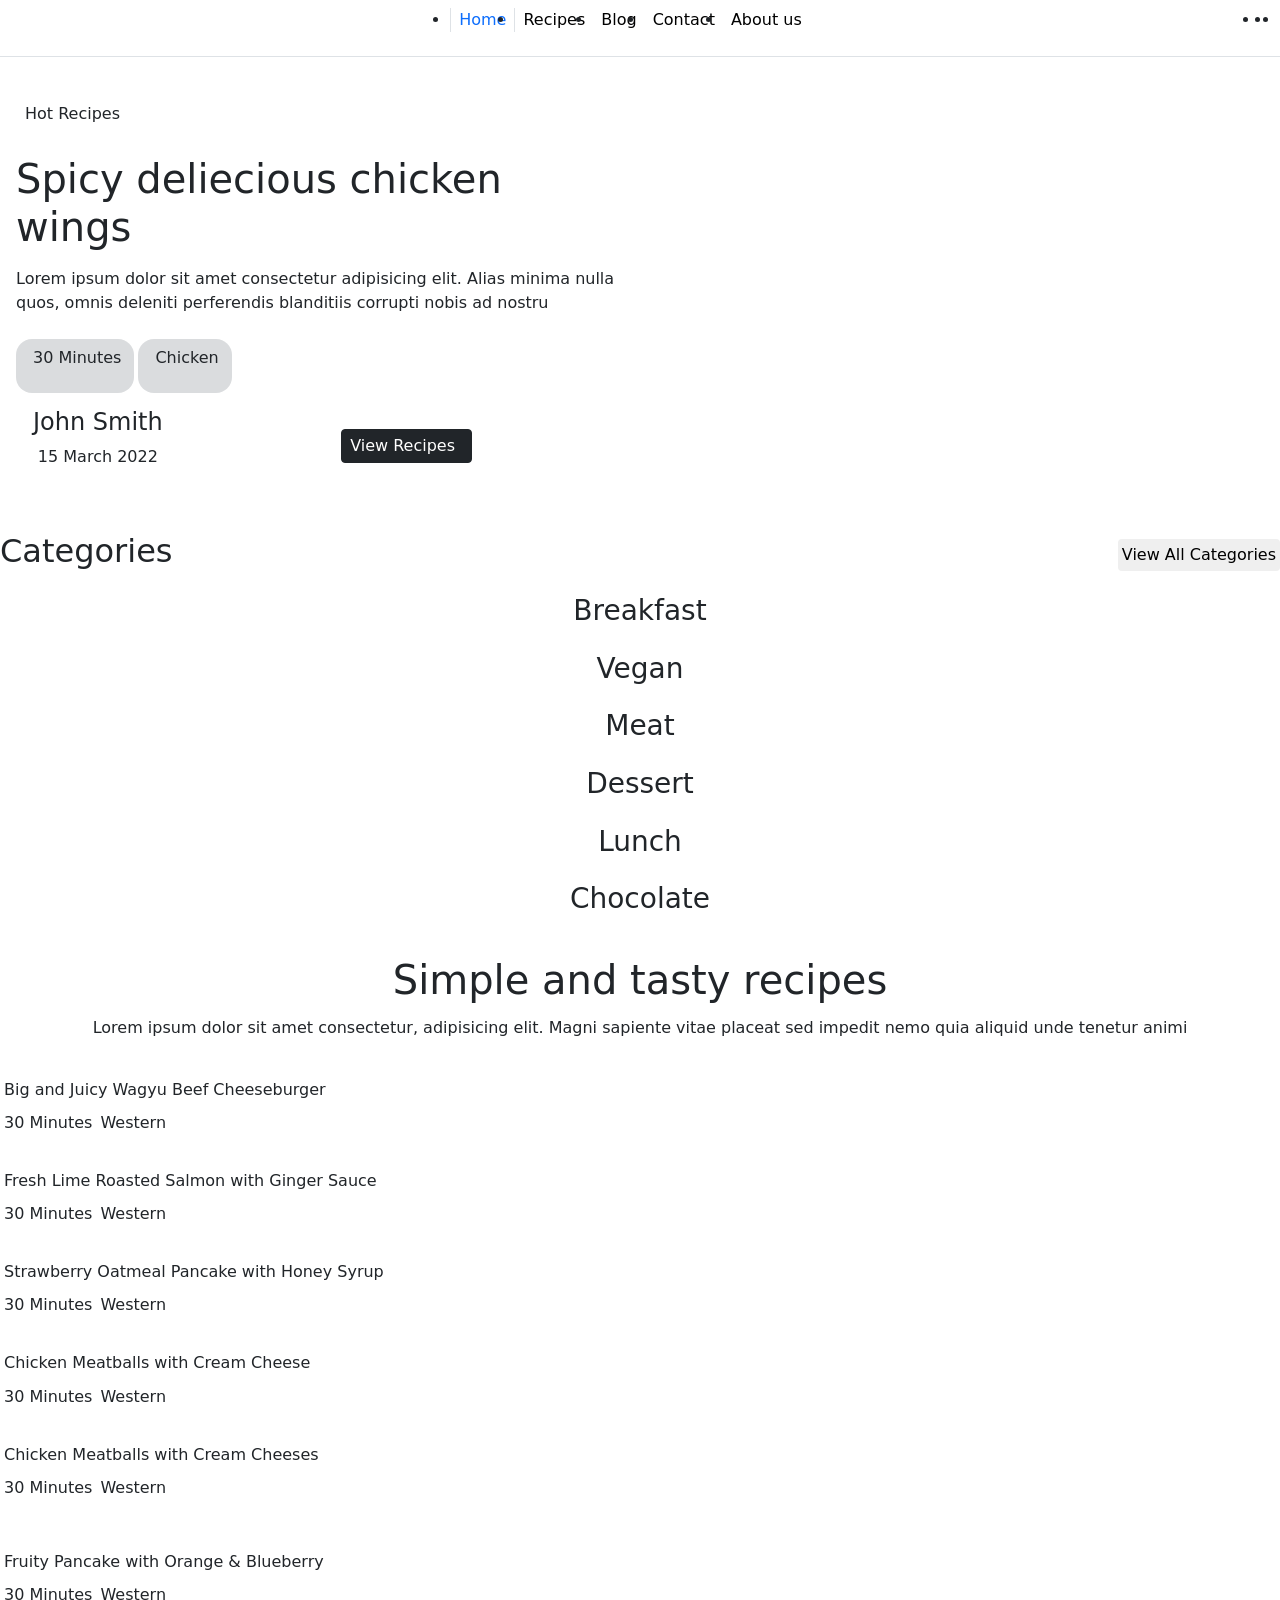
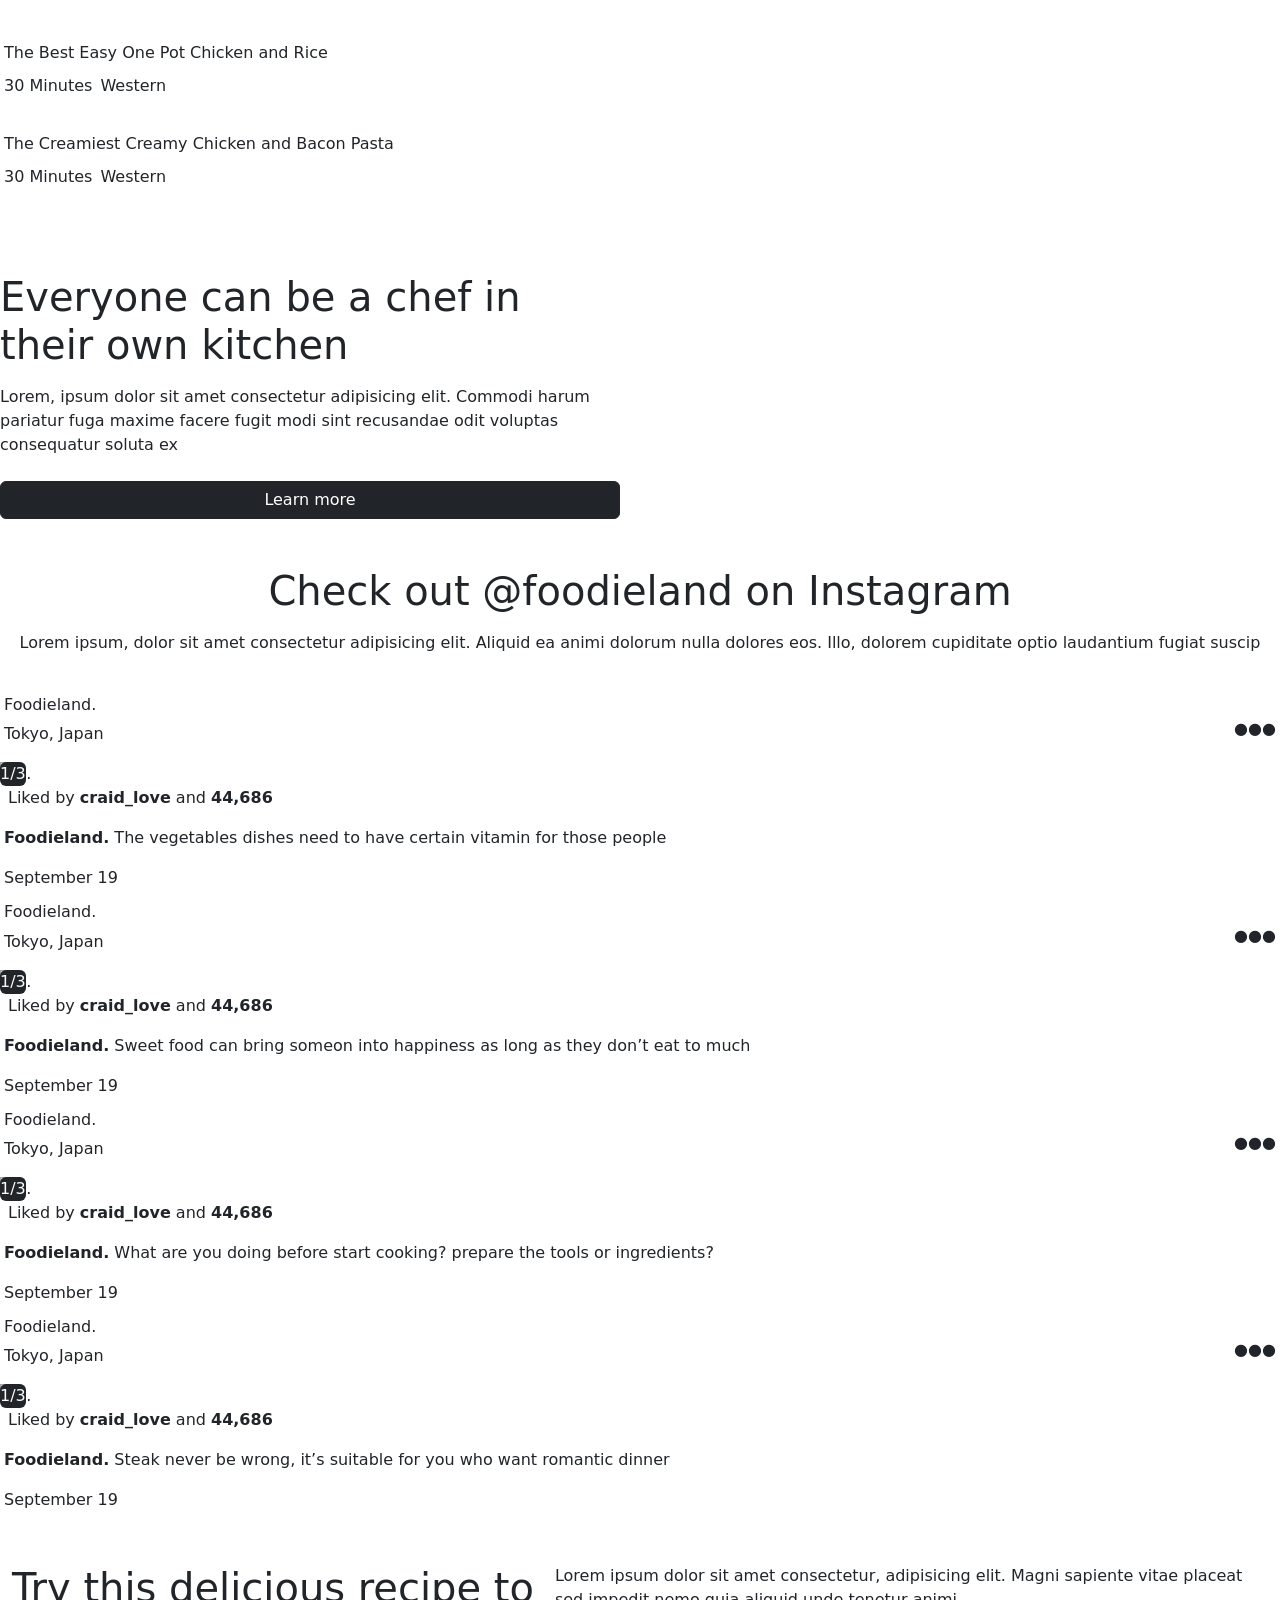
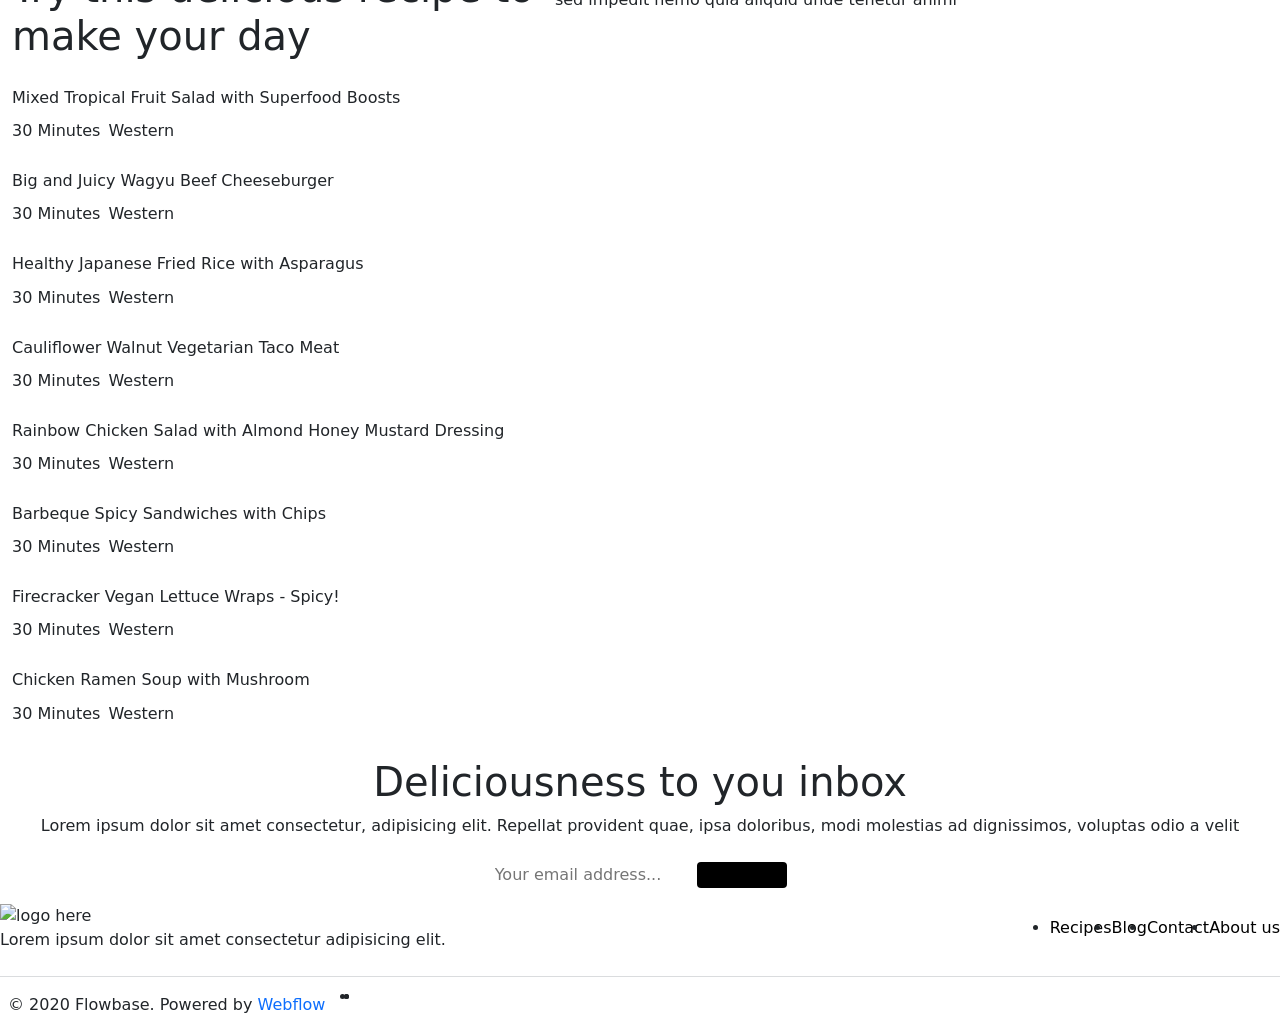
==== commit 0ca505bf: "Fixing base tag" ====
--- a/index.html
+++ b/index.html
@@ -1,7 +1,7 @@
 <!doctype html>
 <html lang="en">
     <head>
-        <base href="/food_market1">
+        <base href="/food_market1/">
         <meta charset="UTF-8" />
         <meta name="viewport" content="width=device-width, initial-scale=1.0" />
         <link
@@ -21,40 +21,40 @@
             href="https://fonts.googleapis.com/css2?family=Inter:ital,opsz,wght@0,14..32,100..900;1,14..32,100..900&display=swap"
             rel="stylesheet"
         />
-        <link rel="stylesheet" href="/styles/style.css" />
+        <link rel="stylesheet" href="styles/style.css" />
         <title>Home Page</title>
     </head>
 
     <body>
         <header class="d-flex justify-content-between align-items-center pt-2 pb-2 border-bottom">
-            <img src="/assets/svg/logo.svg" alt="" />
+            <img src="assets/svg/logo.svg" alt="" />
             <ul class="d-flex">
                 <li class="ps-2 pe-2 border-start border-end">
-                    <a class="text-decoration-none" href="/index.html">Home</a>
+                    <a class="text-decoration-none" href="index.html">Home</a>
                 </li>
                 <li class="ps-2 pe-2">
-                    <a class="text-decoration-none text-black" href="/pages/recipes_page/index.html">Recipes</a>
+                    <a class="text-decoration-none text-black" href="pages/recipes_page/index.html">Recipes</a>
                 </li>
                 <li class="ps-2 pe-2">
-                    <a class="text-decoration-none text-black" href="/pages/blog_list_page/index.html">Blog</a>
+                    <a class="text-decoration-none text-black" href="pages/blog_list_page/index.html">Blog</a>
                 </li>
                 <li class="ps-2 pe-2">
-                    <a class="text-decoration-none text-black" href="/pages/contact_page/index.html">Contact</a>
+                    <a class="text-decoration-none text-black" href="pages/contact_page/index.html">Contact</a>
                 </li>
                 <li class="ps-2 pe-2">
-                    <a class="text-decoration-none text-black" href="/pages/blog_post_page/index.html">About us</a>
+                    <a class="text-decoration-none text-black" href="pages/blog_post_page/index.html">About us</a>
                 </li>
             </ul>
             <ul class="d-flex gap-2">
                 <li class="me-1">
-                    <a href="https://www.instagram.com" target="_blank"><img src="/assets/svg/facebook.svg" alt="" /></a>
+                    <a href="https://www.instagram.com" target="_blank"><img src="assets/svg/facebook.svg" alt="" /></a>
                 </li>
                 <li>
-                    <a href="https://www.instagram.com" target="_blank"><img src="/assets/svg/twitter.svg" alt="" /></a>
+                    <a href="https://www.instagram.com" target="_blank"><img src="assets/svg/twitter.svg" alt="" /></a>
                 </li>
                 <li>
                     <a href="https://www.instagram.com" target="_blank">
-                        <img src="/assets/svg/instagram.svg" alt="" />
+                        <img src="assets/svg/instagram.svg" alt="" />
                     </a>
                 </li>
             </ul>
@@ -63,7 +63,7 @@
             <div class="main-content position-relative d-flex overflow-hidden rounded-4 w-100 h-100">
                 <div class="texts d-flex flex-column gap-2 p-3 h-100 w-50">
                     <button class="btn hot-recipes d-flex p-1 gap-1 bg-white rounded-4">
-                        <img src="/assets/svg/recipe.svg" alt="" />
+                        <img src="assets/svg/recipe.svg" alt="" />
                         <p>Hot Recipes</p>
                     </button>
                     <h1>Spicy deliecious chicken wings</h1>
@@ -73,17 +73,17 @@
                     </p>
                     <div class="d-flex gap-1 no-padding">
                         <button class="d-flex bg-secondary rounded-4 bg-opacity-25 btn gap-1">
-                            <img src="/assets/svg/timer.svg" alt="" />
+                            <img src="assets/svg/timer.svg" alt="" />
                             <p class="lorem">30 Minutes</p>
                         </button>
                         <button class="d-flex bg-secondary rounded-4 bg-opacity-25 gap-1 btn">
-                            <img src="/assets/svg/knife.svg" alt="" />
+                            <img src="assets/svg/knife.svg" alt="" />
                             <p class="lorem">Chicken</p>
                         </button>
                     </div>
                     <div class="mt-auto w-75 no-padding d-flex last-buttons justify-content-between align-items-center">
                         <button class="d-flex no-padding align-items-center btn gap-1">
-                            <img class="rounded-circle" src="/assets/images/john.png" alt="" />
+                            <img class="rounded-circle" src="assets/images/john.png" alt="" />
                             <div class="d-flex align-items-center flex-column">
                                 <h4>John Smith</h4>
                                 <p class="lorem">15 March 2022</p>
@@ -91,15 +91,15 @@
                         </button>
                         <button class="btn btn-dark align-items-center d-flex gap-2 rounded-1 p-1 ps-2 pe-2">
                             <div class="text-white">View Recipes</div>
-                            <img class="pause-button" src="/assets/svg/video.svg" alt="" />
+                            <img class="pause-button" src="assets/svg/video.svg" alt="" />
                         </button>
                     </div>
                 </div>
-                <img id="thumbisup" class="z-1 position-absolute" src="/assets/svg/handpicked.svg" alt="" />
+                <img id="thumbisup" class="z-1 position-absolute" src="assets/svg/handpicked.svg" alt="" />
                 <div class="w-50 overflow-hidden h-100 position-relative">
                     <img
                         class="h-100 object-fit-cover position-absolute"
-                        src="/assets/images/chicken-wings.jpg"
+                        src="assets/images/chicken-wings.jpg"
                         alt=""
                     />
                 </div>
@@ -113,43 +113,43 @@
             <div class="d-grid gap-2 no-padding h-100">
                 <div class="my-col d-flex flex-column justify-content-between align-items-center p-0 pb-2 rounded-2">
                     <div class="blue-imager position-relative d-flex justify-content-center">
-                        <img class="image-copy position-absolute z-0" src="/assets/foods/breakfast.png" alt="" />
-                        <img class="image-origin position-relative z-1" src="/assets/foods/breakfast.png" alt="" />
+                        <img class="image-copy position-absolute z-0" src="assets/foods/breakfast.png" alt="" />
+                        <img class="image-origin position-relative z-1" src="assets/foods/breakfast.png" alt="" />
                     </div>
                     <h3>Breakfast</h3>
                 </div>
                 <div class="my-col d-flex flex-column justify-content-between align-items-center p-0 pb-2 rounded-2">
                     <div class="blue-imager position-relative d-flex justify-content-center">
-                        <img class="image-copy position-absolute z-0" src="/assets/foods/vegan.png" alt="" />
-                        <img class="image-origin position-relative z-1" src="/assets/foods/vegan.png" alt="" />
+                        <img class="image-copy position-absolute z-0" src="assets/foods/vegan.png" alt="" />
+                        <img class="image-origin position-relative z-1" src="assets/foods/vegan.png" alt="" />
                     </div>
                     <h3>Vegan</h3>
                 </div>
                 <div class="my-col d-flex flex-column justify-content-between align-items-center p-0 pb-2 rounded-2">
                     <div class="blue-imager position-relative d-flex justify-content-center">
-                        <img class="image-copy position-absolute z-0" src="/assets/foods/meat.png" alt="" />
-                        <img class="image-origin position-relative z-1" src="/assets/foods/meat.png" alt="" />
+                        <img class="image-copy position-absolute z-0" src="assets/foods/meat.png" alt="" />
+                        <img class="image-origin position-relative z-1" src="assets/foods/meat.png" alt="" />
                     </div>
                     <h3>Meat</h3>
                 </div>
                 <div class="my-col d-flex flex-column justify-content-between align-items-center p-0 pb-2 rounded-2">
                     <div class="blue-imager position-relative d-flex justify-content-center">
-                        <img class="image-copy position-absolute z-0" src="/assets/foods/dessert.png" alt="" />
-                        <img class="image-origin position-relative z-1" src="/assets/foods/dessert.png" alt="" />
+                        <img class="image-copy position-absolute z-0" src="assets/foods/dessert.png" alt="" />
+                        <img class="image-origin position-relative z-1" src="assets/foods/dessert.png" alt="" />
                     </div>
                     <h3>Dessert</h3>
                 </div>
                 <div class="my-col d-flex flex-column justify-content-between align-items-center p-0 pb-2 rounded-2">
                     <div class="blue-imager position-relative d-flex justify-content-center">
-                        <img class="image-copy position-absolute z-0" src="/assets/foods/lunch.png" alt="" />
-                        <img class="image-origin position-relative z-1" src="/assets/foods/lunch.png" alt="" />
+                        <img class="image-copy position-absolute z-0" src="assets/foods/lunch.png" alt="" />
+                        <img class="image-origin position-relative z-1" src="assets/foods/lunch.png" alt="" />
                     </div>
                     <h3>Lunch</h3>
                 </div>
                 <div class="my-col d-flex flex-column justify-content-between align-items-center p-0 pb-2 rounded-2">
                     <div class="blue-imager position-relative d-flex justify-content-center">
-                        <img class="image-copy position-absolute z-0" src="/assets/foods/chocolate.png" alt="" />
-                        <img class="image-origin position-relative z-1" src="/assets/foods/chocolate.png" alt="" />
+                        <img class="image-copy position-absolute z-0" src="assets/foods/chocolate.png" alt="" />
+                        <img class="image-origin position-relative z-1" src="assets/foods/chocolate.png" alt="" />
                     </div>
                     <h3>Chocolate</h3>
                 </div>
@@ -168,23 +168,23 @@
                     <div class="content-img w-100 overflow-hidden position-relative rounded-2">
                         <img
                             class="rounded-2 position-absolute start-50 translate-middle"
-                            src="/assets/images/cheeseburger.png"
-                            alt=""
-                        />
-                        <span
-                            class="position-absolute bg-white d-flex align-items-center justify-content-center rounded-circle"
-                        >
-                            <img src="/assets/svg/pink-heart.svg" alt="" />
+                            src="assets/images/cheeseburger.png"
+                            alt=""
+                        />
+                        <span
+                            class="position-absolute bg-white d-flex align-items-center justify-content-center rounded-circle"
+                        >
+                            <img src="assets/svg/pink-heart.svg" alt="" />
                         </span>
                     </div>
                     <h6>Big and Juicy Wagyu Beef Cheeseburger</h6>
                     <div class="d-flex mt-auto gap-2">
                         <span class="align-self-start d-flex">
-                            <img src="/assets/svg/timer.svg" alt="" />
-                            <p>30 Minutes</p>
-                        </span>
-                        <span class="align-self-start d-flex">
-                            <img src="/assets/svg/knife.svg" alt="" />
+                            <img src="assets/svg/timer.svg" alt="" />
+                            <p>30 Minutes</p>
+                        </span>
+                        <span class="align-self-start d-flex">
+                            <img src="assets/svg/knife.svg" alt="" />
                             <p>Western</p>
                         </span>
                     </div>
@@ -193,23 +193,23 @@
                     <div class="content-img w-100 overflow-hidden position-relative rounded-2">
                         <img
                             class="rounded-2 position-absolute start-50 translate-middle"
-                            src="/assets/images/salmon.png"
-                            alt=""
-                        />
-                        <span
-                            class="position-absolute bg-white d-flex align-items-center justify-content-center rounded-circle"
-                        >
-                            <img src="/assets/svg/white-heart.svg" alt="" />
+                            src="assets/images/salmon.png"
+                            alt=""
+                        />
+                        <span
+                            class="position-absolute bg-white d-flex align-items-center justify-content-center rounded-circle"
+                        >
+                            <img src="assets/svg/white-heart.svg" alt="" />
                         </span>
                     </div>
                     <h6>Fresh Lime Roasted Salmon with Ginger Sauce</h6>
                     <div class="d-flex mt-auto gap-2">
                         <span class="align-self-start d-flex">
-                            <img src="/assets/svg/timer.svg" alt="" />
-                            <p>30 Minutes</p>
-                        </span>
-                        <span class="align-self-start d-flex">
-                            <img src="/assets/svg/knife.svg" alt="" />
+                            <img src="assets/svg/timer.svg" alt="" />
+                            <p>30 Minutes</p>
+                        </span>
+                        <span class="align-self-start d-flex">
+                            <img src="assets/svg/knife.svg" alt="" />
                             <p>Western</p>
                         </span>
                     </div>
@@ -218,23 +218,23 @@
                     <div class="content-img w-100 overflow-hidden position-relative rounded-2">
                         <img
                             class="rounded-2 position-absolute start-50 translate-middle"
-                            src="/assets/images/oatmeal.png"
-                            alt=""
-                        />
-                        <span
-                            class="position-absolute bg-white d-flex align-items-center justify-content-center rounded-circle"
-                        >
-                            <img src="/assets/svg/white-heart.svg" alt="" />
+                            src="assets/images/oatmeal.png"
+                            alt=""
+                        />
+                        <span
+                            class="position-absolute bg-white d-flex align-items-center justify-content-center rounded-circle"
+                        >
+                            <img src="assets/svg/white-heart.svg" alt="" />
                         </span>
                     </div>
                     <h6>Strawberry Oatmeal Pancake with Honey Syrup</h6>
                     <div class="d-flex mt-auto gap-2">
                         <span class="align-self-start d-flex">
-                            <img src="/assets/svg/timer.svg" alt="" />
-                            <p>30 Minutes</p>
-                        </span>
-                        <span class="align-self-start d-flex">
-                            <img src="/assets/svg/knife.svg" alt="" />
+                            <img src="assets/svg/timer.svg" alt="" />
+                            <p>30 Minutes</p>
+                        </span>
+                        <span class="align-self-start d-flex">
+                            <img src="assets/svg/knife.svg" alt="" />
                             <p>Western</p>
                         </span>
                     </div>
@@ -243,23 +243,23 @@
                     <div class="content-img w-100 overflow-hidden position-relative rounded-2">
                         <img
                             class="rounded-2 position-absolute start-50 translate-middle"
-                            src="/assets/images/mayonaise.png"
-                            alt=""
-                        />
-                        <span
-                            class="position-absolute bg-white d-flex align-items-center justify-content-center rounded-circle"
-                        >
-                            <img src="/assets/svg/pink-heart.svg" alt="" />
+                            src="assets/images/mayonaise.png"
+                            alt=""
+                        />
+                        <span
+                            class="position-absolute bg-white d-flex align-items-center justify-content-center rounded-circle"
+                        >
+                            <img src="assets/svg/pink-heart.svg" alt="" />
                         </span>
                     </div>
                     <h6>Chicken Meatballs with Cream Cheese</h6>
                     <div class="d-flex mt-auto gap-2">
                         <span class="align-self-start d-flex">
-                            <img src="/assets/svg/timer.svg" alt="" />
-                            <p>30 Minutes</p>
-                        </span>
-                        <span class="align-self-start d-flex">
-                            <img src="/assets/svg/knife.svg" alt="" />
+                            <img src="assets/svg/timer.svg" alt="" />
+                            <p>30 Minutes</p>
+                        </span>
+                        <span class="align-self-start d-flex">
+                            <img src="assets/svg/knife.svg" alt="" />
                             <p>Western</p>
                         </span>
                     </div>
@@ -268,23 +268,23 @@
                     <div class="content-img w-100 overflow-hidden position-relative rounded-2">
                         <img
                             class="rounded-2 position-absolute start-50 translate-middle"
-                            src="/assets/images/meat ball.png"
-                            alt=""
-                        />
-                        <span
-                            class="position-absolute bg-white d-flex align-items-center justify-content-center rounded-circle"
-                        >
-                            <img src="/assets/svg/white-heart.svg" alt="" />
+                            src="assets/images/meat ball.png"
+                            alt=""
+                        />
+                        <span
+                            class="position-absolute bg-white d-flex align-items-center justify-content-center rounded-circle"
+                        >
+                            <img src="assets/svg/white-heart.svg" alt="" />
                         </span>
                     </div>
                     <h6>Chicken Meatballs with Cream Cheeses</h6>
                     <div class="d-flex mt-auto gap-2">
                         <span class="align-self-start d-flex">
-                            <img src="/assets/svg/timer.svg" alt="" />
-                            <p>30 Minutes</p>
-                        </span>
-                        <span class="align-self-start d-flex">
-                            <img src="/assets/svg/knife.svg" alt="" />
+                            <img src="assets/svg/timer.svg" alt="" />
+                            <p>30 Minutes</p>
+                        </span>
+                        <span class="align-self-start d-flex">
+                            <img src="assets/svg/knife.svg" alt="" />
                             <p>Western</p>
                         </span>
                     </div>
@@ -293,7 +293,7 @@
                     <img
                         id="need-help"
                         class="position-absolute w-100 h-100 object-fit-cover"
-                        src="/assets/images/healthy food.svg"
+                        src="assets/images/healthy food.svg"
                         alt=""
                     />
                 </div>
@@ -301,23 +301,23 @@
                     <div class="content-img w-100 overflow-hidden position-relative rounded-2">
                         <img
                             class="rounded-2 position-absolute start-50 translate-middle"
-                            src="/assets/images/orange pancake.jpg"
-                            alt=""
-                        />
-                        <span
-                            class="position-absolute bg-white d-flex align-items-center justify-content-center rounded-circle"
-                        >
-                            <img src="/assets/svg/pink-heart.svg" alt="" />
+                            src="assets/images/orange pancake.jpg"
+                            alt=""
+                        />
+                        <span
+                            class="position-absolute bg-white d-flex align-items-center justify-content-center rounded-circle"
+                        >
+                            <img src="assets/svg/pink-heart.svg" alt="" />
                         </span>
                     </div>
                     <h6>Fruity Pancake with Orange & Blueberry</h6>
                     <div class="d-flex mt-auto gap-2">
                         <span class="align-self-start d-flex">
-                            <img src="/assets/svg/timer.svg" alt="" />
-                            <p>30 Minutes</p>
-                        </span>
-                        <span class="align-self-start d-flex">
-                            <img src="/assets/svg/knife.svg" alt="" />
+                            <img src="assets/svg/timer.svg" alt="" />
+                            <p>30 Minutes</p>
+                        </span>
+                        <span class="align-self-start d-flex">
+                            <img src="assets/svg/knife.svg" alt="" />
                             <p>Western</p>
                         </span>
                     </div>
@@ -326,23 +326,23 @@
                     <div class="content-img w-100 overflow-hidden position-relative rounded-2">
                         <img
                             class="rounded-2 position-absolute start-50 translate-middle"
-                            src="/assets/images/chicken-rise.png"
-                            alt=""
-                        />
-                        <span
-                            class="position-absolute bg-white d-flex align-items-center justify-content-center rounded-circle"
-                        >
-                            <img src="/assets/svg/white-heart.svg" alt="" />
+                            src="assets/images/chicken-rise.png"
+                            alt=""
+                        />
+                        <span
+                            class="position-absolute bg-white d-flex align-items-center justify-content-center rounded-circle"
+                        >
+                            <img src="assets/svg/white-heart.svg" alt="" />
                         </span>
                     </div>
                     <h6>The Best Easy One Pot Chicken and Rice</h6>
                     <div class="d-flex mt-auto gap-2">
                         <span class="align-self-start d-flex">
-                            <img src="/assets/svg/timer.svg" alt="" />
-                            <p>30 Minutes</p>
-                        </span>
-                        <span class="align-self-start d-flex">
-                            <img src="/assets/svg/knife.svg" alt="" />
+                            <img src="assets/svg/timer.svg" alt="" />
+                            <p>30 Minutes</p>
+                        </span>
+                        <span class="align-self-start d-flex">
+                            <img src="assets/svg/knife.svg" alt="" />
                             <p>Western</p>
                         </span>
                     </div>
@@ -352,23 +352,23 @@
                         <img
                             style="top: 30%"
                             class="rounded-2 position-absolute start-50 translate-middle"
-                            src="/assets/images/chicken-bacon.png"
-                            alt=""
-                        />
-                        <span
-                            class="position-absolute bg-white d-flex align-items-center justify-content-center rounded-circle"
-                        >
-                            <img src="/assets/svg/white-heart.svg" alt="" />
+                            src="assets/images/chicken-bacon.png"
+                            alt=""
+                        />
+                        <span
+                            class="position-absolute bg-white d-flex align-items-center justify-content-center rounded-circle"
+                        >
+                            <img src="assets/svg/white-heart.svg" alt="" />
                         </span>
                     </div>
                     <h6>The Creamiest Creamy Chicken and Bacon Pasta</h6>
                     <div class="d-flex mt-auto gap-2">
                         <span class="align-self-start d-flex">
-                            <img src="/assets/svg/timer.svg" alt="" />
-                            <p>30 Minutes</p>
-                        </span>
-                        <span class="align-self-start d-flex">
-                            <img src="/assets/svg/knife.svg" alt="" />
+                            <img src="assets/svg/timer.svg" alt="" />
+                            <p>30 Minutes</p>
+                        </span>
+                        <span class="align-self-start d-flex">
+                            <img src="assets/svg/knife.svg" alt="" />
                             <p>Western</p>
                         </span>
                     </div>
@@ -386,7 +386,7 @@
                     <button class="btn mt-auto btn-dark">Learn more</button>
                 </div>
                 <div class="col cook-showcase position-relative rounded-4">
-                    <img class="position-absolute bottom-0 end-0" src="/assets/foods/cook with foods.svg" alt="" />
+                    <img class="position-absolute bottom-0 end-0" src="assets/foods/cook with foods.svg" alt="" />
                 </div>
             </div>
         </div>
@@ -401,11 +401,11 @@
             <div class="main-content gap-2 d-grid no-padding no-margin">
                 <div class="my-col d-flex flex-column">
                     <div class="d-flex align-items-center gap-1">
-                        <img class="rounded-circle align-self-start" src="/assets/images/foodieland.png" alt="" />
+                        <img class="rounded-circle align-self-start" src="assets/images/foodieland.png" alt="" />
                         <div class="d-flex flex-column">
                             <span class="d-flex align-items-center foodieland">
                                 <h6>Foodieland.</h6>
-                                <img src="/assets/svg/checked.svg" alt="" />
+                                <img src="assets/svg/checked.svg" alt="" />
                             </span>
                             <p>Tokyo, Japan</p>
                         </div>
@@ -416,15 +416,15 @@
                             <div class="carousel-inner overflow-hidden">
                                 <div class="carousel-item active">
                                     <p class="position-absolute text-light rounded-2 carusel-pager bg-dark">1/3</p>
-                                    <img src="/assets/images/vegetable dish.png" class="d-block w-100" alt="..." />
+                                    <img src="assets/images/vegetable dish.png" class="d-block w-100" alt="..." />
                                 </div>
                                 <div class="carousel-item">
                                     <p class="position-absolute text-light rounded-2 carusel-pager bg-dark">2/3</p>
-                                    <img src="/assets/images/lettuce.png" class="d-block w-100" alt="..." />
+                                    <img src="assets/images/lettuce.png" class="d-block w-100" alt="..." />
                                 </div>
                                 <div class="carousel-item">
                                     <p class="position-absolute text-light rounded-2 carusel-pager bg-dark">3/3</p>
-                                    <img src="/assets/images/mayonaise.png" class="d-block w-100" alt="..." />
+                                    <img src="assets/images/mayonaise.png" class="d-block w-100" alt="..." />
                                 </div>
                             </div>
                             <div class="carousel-indicators position-absolute no-padding no-margin">
@@ -440,14 +440,14 @@
                         </div>
                     </div>
                     <div class="ps-1 pe-1 d-flex gap-1">
-                        <img src="/assets/svg/heart.svg" alt="" />
-                        <img src="/assets/svg/comment.svg" alt="" />
-                        <img src="/assets/svg/share.svg" alt="" />
-                        <img class="ms-auto" src="/assets/svg/save.svg" alt="" />
+                        <img src="assets/svg/heart.svg" alt="" />
+                        <img src="assets/svg/comment.svg" alt="" />
+                        <img src="assets/svg/share.svg" alt="" />
+                        <img class="ms-auto" src="assets/svg/save.svg" alt="" />
                     </div>
                     <div class="d-flex flex-column">
                         <div class="d-flex align-items-center ms-1 me-1 gap-1">
-                            <img class="rounded-circle" src="/assets/images/craig.png" alt="" />
+                            <img class="rounded-circle" src="assets/images/craig.png" alt="" />
                             <p>
                                 Liked by
                                 <b>craid_love</b>
@@ -464,11 +464,11 @@
                 </div>
                 <div class="my-col d-flex flex-column">
                     <div class="d-flex align-items-center gap-1">
-                        <img class="rounded-circle align-self-start" src="/assets/images/foodieland.png" alt="" />
+                        <img class="rounded-circle align-self-start" src="assets/images/foodieland.png" alt="" />
                         <div class="d-flex flex-column">
                             <span class="d-flex align-items-center foodieland">
                                 <h6>Foodieland.</h6>
-                                <img src="/assets/svg/checked.svg" alt="" />
+                                <img src="assets/svg/checked.svg" alt="" />
                             </span>
                             <p>Tokyo, Japan</p>
                         </div>
@@ -479,15 +479,15 @@
                             <div class="carousel-inner overflow-hidden">
                                 <div class="carousel-item active">
                                     <p class="position-absolute text-light rounded-2 carusel-pager bg-dark">1/3</p>
-                                    <img src="/assets/images/sweet food.png" class="d-block w-100" alt="..." />
+                                    <img src="assets/images/sweet food.png" class="d-block w-100" alt="..." />
                                 </div>
                                 <div class="carousel-item">
                                     <p class="position-absolute text-light rounded-2 carusel-pager bg-dark">2/3</p>
-                                    <img src="/assets/images/fruit salad.png" class="d-block w-100" alt="..." />
+                                    <img src="assets/images/fruit salad.png" class="d-block w-100" alt="..." />
                                 </div>
                                 <div class="carousel-item">
                                     <p class="position-absolute text-light rounded-2 carusel-pager bg-dark">3/3</p>
-                                    <img src="/assets/images/orange pancake.jpg" class="d-block w-100" alt="..." />
+                                    <img src="assets/images/orange pancake.jpg" class="d-block w-100" alt="..." />
                                 </div>
                             </div>
                             <div class="carousel-indicators position-absolute no-padding no-margin">
@@ -503,14 +503,14 @@
                         </div>
                     </div>
                     <div class="ps-1 pe-1 d-flex gap-1">
-                        <img src="/assets/svg/heart.svg" alt="" />
-                        <img src="/assets/svg/comment.svg" alt="" />
-                        <img src="/assets/svg/share.svg" alt="" />
-                        <img class="ms-auto" src="/assets/svg/save.svg" alt="" />
+                        <img src="assets/svg/heart.svg" alt="" />
+                        <img src="assets/svg/comment.svg" alt="" />
+                        <img src="assets/svg/share.svg" alt="" />
+                        <img class="ms-auto" src="assets/svg/save.svg" alt="" />
                     </div>
                     <div class="d-flex flex-column">
                         <div class="d-flex align-items-center ms-1 me-1 gap-1">
-                            <img class="rounded-circle" src="/assets/images/craig.png" alt="" />
+                            <img class="rounded-circle" src="assets/images/craig.png" alt="" />
                             <p>
                                 Liked by
                                 <b>craid_love</b>
@@ -527,11 +527,11 @@
                 </div>
                 <div class="my-col d-flex flex-column">
                     <div class="d-flex align-items-center gap-1">
-                        <img class="rounded-circle align-self-start" src="/assets/images/foodieland.png" alt="" />
+                        <img class="rounded-circle align-self-start" src="assets/images/foodieland.png" alt="" />
                         <div class="d-flex flex-column">
                             <span class="d-flex align-items-center foodieland">
                                 <h6>Foodieland.</h6>
-                                <img src="/assets/svg/checked.svg" alt="" />
+                                <img src="assets/svg/checked.svg" alt="" />
                             </span>
                             <p>Tokyo, Japan</p>
                         </div>
@@ -542,15 +542,15 @@
                             <div class="carousel-inner overflow-hidden">
                                 <div class="carousel-item active">
                                     <p class="position-absolute text-light rounded-2 carusel-pager bg-dark">1/3</p>
-                                    <img src="/assets/images/onion.png" class="d-block w-100" alt="..." />
+                                    <img src="assets/images/onion.png" class="d-block w-100" alt="..." />
                                 </div>
                                 <div class="carousel-item">
                                     <p class="position-absolute text-light rounded-2 carusel-pager bg-dark">2/3</p>
-                                    <img src="/assets/images/taco.png" class="d-block w-100" alt="..." />
+                                    <img src="assets/images/taco.png" class="d-block w-100" alt="..." />
                                 </div>
                                 <div class="carousel-item">
                                     <p class="position-absolute text-light rounded-2 carusel-pager bg-dark">3/3</p>
-                                    <img src="/assets/images/lettuce.png" class="d-block w-100" alt="..." />
+                                    <img src="assets/images/lettuce.png" class="d-block w-100" alt="..." />
                                 </div>
                             </div>
                             <div class="carousel-indicators position-absolute no-padding no-margin">
@@ -566,14 +566,14 @@
                         </div>
                     </div>
                     <div class="ps-1 pe-1 d-flex gap-1">
-                        <img src="/assets/svg/heart.svg" alt="" />
-                        <img src="/assets/svg/comment.svg" alt="" />
-                        <img src="/assets/svg/share.svg" alt="" />
-                        <img class="ms-auto" src="/assets/svg/save.svg" alt="" />
+                        <img src="assets/svg/heart.svg" alt="" />
+                        <img src="assets/svg/comment.svg" alt="" />
+                        <img src="assets/svg/share.svg" alt="" />
+                        <img class="ms-auto" src="assets/svg/save.svg" alt="" />
                     </div>
                     <div class="d-flex flex-column">
                         <div class="d-flex align-items-center ms-1 me-1 gap-1">
-                            <img class="rounded-circle" src="/assets/images/craig.png" alt="" />
+                            <img class="rounded-circle" src="assets/images/craig.png" alt="" />
                             <p>
                                 Liked by
                                 <b>craid_love</b>
@@ -590,11 +590,11 @@
                 </div>
                 <div class="my-col d-flex flex-column">
                     <div class="d-flex align-items-center gap-1">
-                        <img class="rounded-circle align-self-start" src="/assets/images/foodieland.png" alt="" />
+                        <img class="rounded-circle align-self-start" src="assets/images/foodieland.png" alt="" />
                         <div class="d-flex flex-column">
                             <span class="d-flex align-items-center foodieland">
                                 <h6>Foodieland.</h6>
-                                <img src="/assets/svg/checked.svg" alt="" />
+                                <img src="assets/svg/checked.svg" alt="" />
                             </span>
                             <p>Tokyo, Japan</p>
                         </div>
@@ -605,15 +605,15 @@
                             <div class="carousel-inner overflow-hidden">
                                 <div class="carousel-item active">
                                     <p class="position-absolute text-light rounded-2 carusel-pager bg-dark">1/3</p>
-                                    <img src="/assets/images/steak.png" class="d-block w-100" alt="..." />
+                                    <img src="assets/images/steak.png" class="d-block w-100" alt="..." />
                                 </div>
                                 <div class="carousel-item">
                                     <p class="position-absolute text-light rounded-2 carusel-pager bg-dark">2/3</p>
-                                    <img src="/assets/images/beef.png" class="d-block w-100" alt="..." />
+                                    <img src="assets/images/beef.png" class="d-block w-100" alt="..." />
                                 </div>
                                 <div class="carousel-item">
                                     <p class="position-absolute text-light rounded-2 carusel-pager bg-dark">3/3</p>
-                                    <img src="/assets/images/meat ball.png" class="d-block w-100" alt="..." />
+                                    <img src="assets/images/meat ball.png" class="d-block w-100" alt="..." />
                                 </div>
                             </div>
                             <div class="carousel-indicators position-absolute no-padding no-margin">
@@ -629,14 +629,14 @@
                         </div>
                     </div>
                     <div class="ps-1 pe-1 d-flex gap-1">
-                        <img src="/assets/svg/heart.svg" alt="" />
-                        <img src="/assets/svg/comment.svg" alt="" />
-                        <img src="/assets/svg/share.svg" alt="" />
-                        <img class="ms-auto" src="/assets/svg/save.svg" alt="" />
+                        <img src="assets/svg/heart.svg" alt="" />
+                        <img src="assets/svg/comment.svg" alt="" />
+                        <img src="assets/svg/share.svg" alt="" />
+                        <img class="ms-auto" src="assets/svg/save.svg" alt="" />
                     </div>
                     <div class="d-flex flex-column">
                         <div class="d-flex align-items-center ms-1 me-1 gap-1">
-                            <img class="rounded-circle" src="/assets/images/craig.png" alt="" />
+                            <img class="rounded-circle" src="assets/images/craig.png" alt="" />
                             <p>
                                 Liked by
                                 <b>craid_love</b>
@@ -666,23 +666,23 @@
                     <div class="content-img w-100 overflow-hidden position-relative rounded-2">
                         <img
                             class="rounded-2 position-absolute start-50 translate-middle"
-                            src="/assets/images/fruit salad.png"
-                            alt=""
-                        />
-                        <span
-                            class="position-absolute bg-white d-flex align-items-center justify-content-center rounded-circle"
-                        >
-                            <img class="" src="/assets/svg/pink-heart.svg" alt="" />
+                            src="assets/images/fruit salad.png"
+                            alt=""
+                        />
+                        <span
+                            class="position-absolute bg-white d-flex align-items-center justify-content-center rounded-circle"
+                        >
+                            <img class="" src="assets/svg/pink-heart.svg" alt="" />
                         </span>
                     </div>
                     <h6>Mixed Tropical Fruit Salad with Superfood Boosts</h6>
                     <div class="d-flex mt-auto gap-2">
                         <span class="align-self-start d-flex">
-                            <img src="/assets/svg/timer.svg" alt="" />
-                            <p>30 Minutes</p>
-                        </span>
-                        <span class="align-self-start d-flex">
-                            <img src="/assets/svg/knife.svg" alt="" />
+                            <img src="assets/svg/timer.svg" alt="" />
+                            <p>30 Minutes</p>
+                        </span>
+                        <span class="align-self-start d-flex">
+                            <img src="assets/svg/knife.svg" alt="" />
                             <p>Western</p>
                         </span>
                     </div>
@@ -692,23 +692,23 @@
                     <div class="content-img w-100 overflow-hidden position-relative rounded-2">
                         <img
                             class="rounded-2 position-absolute start-50 translate-middle"
-                            src="/assets/images/beef.png"
-                            alt=""
-                        />
-                        <span
-                            class="position-absolute bg-white d-flex align-items-center justify-content-center rounded-circle"
-                        >
-                            <img class="" src="/assets/svg/white-heart.svg" alt="" />
+                            src="assets/images/beef.png"
+                            alt=""
+                        />
+                        <span
+                            class="position-absolute bg-white d-flex align-items-center justify-content-center rounded-circle"
+                        >
+                            <img class="" src="assets/svg/white-heart.svg" alt="" />
                         </span>
                     </div>
                     <h6>Big and Juicy Wagyu Beef Cheeseburger</h6>
                     <div class="d-flex mt-auto gap-2">
                         <span class="align-self-start d-flex">
-                            <img src="/assets/svg/timer.svg" alt="" />
-                            <p>30 Minutes</p>
-                        </span>
-                        <span class="align-self-start d-flex">
-                            <img src="/assets/svg/knife.svg" alt="" />
+                            <img src="assets/svg/timer.svg" alt="" />
+                            <p>30 Minutes</p>
+                        </span>
+                        <span class="align-self-start d-flex">
+                            <img src="assets/svg/knife.svg" alt="" />
                             <p>Western</p>
                         </span>
                     </div>
@@ -717,23 +717,23 @@
                     <div class="content-img w-100 overflow-hidden position-relative rounded-2">
                         <img
                             class="rounded-2 position-absolute start-50 translate-middle"
-                            src="/assets/images/asparagus.png"
-                            alt=""
-                        />
-                        <span
-                            class="position-absolute bg-white d-flex align-items-center justify-content-center rounded-circle"
-                        >
-                            <img class="" src="/assets/svg/pink-heart.svg" alt="" />
+                            src="assets/images/asparagus.png"
+                            alt=""
+                        />
+                        <span
+                            class="position-absolute bg-white d-flex align-items-center justify-content-center rounded-circle"
+                        >
+                            <img class="" src="assets/svg/pink-heart.svg" alt="" />
                         </span>
                     </div>
                     <h6>Healthy Japanese Fried Rice with Asparagus</h6>
                     <div class="d-flex mt-auto gap-2">
                         <span class="align-self-start d-flex">
-                            <img src="/assets/svg/timer.svg" alt="" />
-                            <p>30 Minutes</p>
-                        </span>
-                        <span class="align-self-start d-flex">
-                            <img src="/assets/svg/knife.svg" alt="" />
+                            <img src="assets/svg/timer.svg" alt="" />
+                            <p>30 Minutes</p>
+                        </span>
+                        <span class="align-self-start d-flex">
+                            <img src="assets/svg/knife.svg" alt="" />
                             <p>Western</p>
                         </span>
                     </div>
@@ -742,23 +742,23 @@
                     <div class="content-img w-100 overflow-hidden position-relative rounded-2">
                         <img
                             class="rounded-2 position-absolute start-50 translate-middle"
-                            src="/assets/images/taco.png"
-                            alt=""
-                        />
-                        <span
-                            class="position-absolute bg-white d-flex align-items-center justify-content-center rounded-circle"
-                        >
-                            <img class="" src="/assets/svg/white-heart.svg" alt="" />
+                            src="assets/images/taco.png"
+                            alt=""
+                        />
+                        <span
+                            class="position-absolute bg-white d-flex align-items-center justify-content-center rounded-circle"
+                        >
+                            <img class="" src="assets/svg/white-heart.svg" alt="" />
                         </span>
                     </div>
                     <h6>Cauliflower Walnut Vegetarian Taco Meat</h6>
                     <div class="d-flex mt-auto gap-2">
                         <span class="align-self-start d-flex">
-                            <img src="/assets/svg/timer.svg" alt="" />
-                            <p>30 Minutes</p>
-                        </span>
-                        <span class="align-self-start d-flex">
-                            <img src="/assets/svg/knife.svg" alt="" />
+                            <img src="assets/svg/timer.svg" alt="" />
+                            <p>30 Minutes</p>
+                        </span>
+                        <span class="align-self-start d-flex">
+                            <img src="assets/svg/knife.svg" alt="" />
                             <p>Western</p>
                         </span>
                     </div>
@@ -767,23 +767,23 @@
                     <div class="content-img w-100 overflow-hidden position-relative rounded-2">
                         <img
                             class="rounded-2 position-absolute start-50 translate-middle"
-                            src="/assets/images/chicken-salad.png"
-                            alt=""
-                        />
-                        <span
-                            class="position-absolute bg-white d-flex align-items-center justify-content-center rounded-circle"
-                        >
-                            <img class="" src="/assets/svg/pink-heart.svg" alt="" />
+                            src="assets/images/chicken-salad.png"
+                            alt=""
+                        />
+                        <span
+                            class="position-absolute bg-white d-flex align-items-center justify-content-center rounded-circle"
+                        >
+                            <img class="" src="assets/svg/pink-heart.svg" alt="" />
                         </span>
                     </div>
                     <h6>Rainbow Chicken Salad with Almond Honey Mustard Dressing</h6>
                     <div class="d-flex mt-auto gap-2">
                         <span class="align-self-start d-flex">
-                            <img src="/assets/svg/timer.svg" alt="" />
-                            <p>30 Minutes</p>
-                        </span>
-                        <span class="align-self-start d-flex">
-                            <img src="/assets/svg/knife.svg" alt="" />
+                            <img src="assets/svg/timer.svg" alt="" />
+                            <p>30 Minutes</p>
+                        </span>
+                        <span class="align-self-start d-flex">
+                            <img src="assets/svg/knife.svg" alt="" />
                             <p>Western</p>
                         </span>
                     </div>
@@ -793,23 +793,23 @@
                     <div class="content-img w-100 overflow-hidden position-relative rounded-2">
                         <img
                             class="rounded-2 position-absolute start-50 translate-middle"
-                            src="/assets/images/sandwich.png"
-                            alt=""
-                        />
-                        <span
-                            class="position-absolute bg-white d-flex align-items-center justify-content-center rounded-circle"
-                        >
-                            <img class="" src="/assets/svg/white-heart.svg" alt="" />
+                            src="assets/images/sandwich.png"
+                            alt=""
+                        />
+                        <span
+                            class="position-absolute bg-white d-flex align-items-center justify-content-center rounded-circle"
+                        >
+                            <img class="" src="assets/svg/white-heart.svg" alt="" />
                         </span>
                     </div>
                     <h6>Barbeque Spicy Sandwiches with Chips</h6>
                     <div class="d-flex mt-auto gap-2">
                         <span class="align-self-start d-flex">
-                            <img src="/assets/svg/timer.svg" alt="" />
-                            <p>30 Minutes</p>
-                        </span>
-                        <span class="align-self-start d-flex">
-                            <img src="/assets/svg/knife.svg" alt="" />
+                            <img src="assets/svg/timer.svg" alt="" />
+                            <p>30 Minutes</p>
+                        </span>
+                        <span class="align-self-start d-flex">
+                            <img src="assets/svg/knife.svg" alt="" />
                             <p>Western</p>
                         </span>
                     </div>
@@ -818,23 +818,23 @@
                     <div class="content-img w-100 overflow-hidden position-relative rounded-2">
                         <img
                             class="rounded-2 position-absolute start-50 translate-middle"
-                            src="/assets/images/lettuce.png"
-                            alt=""
-                        />
-                        <span
-                            class="position-absolute bg-white d-flex align-items-center justify-content-center rounded-circle"
-                        >
-                            <img class="" src="/assets/svg/white-heart.svg" alt="" />
+                            src="assets/images/lettuce.png"
+                            alt=""
+                        />
+                        <span
+                            class="position-absolute bg-white d-flex align-items-center justify-content-center rounded-circle"
+                        >
+                            <img class="" src="assets/svg/white-heart.svg" alt="" />
                         </span>
                     </div>
                     <h6>Firecracker Vegan Lettuce Wraps - Spicy!</h6>
                     <div class="d-flex mt-auto gap-2">
                         <span class="align-self-start d-flex">
-                            <img src="/assets/svg/timer.svg" alt="" />
-                            <p>30 Minutes</p>
-                        </span>
-                        <span class="align-self-start d-flex">
-                            <img src="/assets/svg/knife.svg" alt="" />
+                            <img src="assets/svg/timer.svg" alt="" />
+                            <p>30 Minutes</p>
+                        </span>
+                        <span class="align-self-start d-flex">
+                            <img src="assets/svg/knife.svg" alt="" />
                             <p>Western</p>
                         </span>
                     </div>
@@ -843,23 +843,23 @@
                     <div class="content-img w-100 overflow-hidden position-relative rounded-2">
                         <img
                             class="rounded-2 position-absolute start-50 translate-middle"
-                            src="/assets/images/chicken-ramen.png"
-                            alt=""
-                        />
-                        <span
-                            class="position-absolute bg-white d-flex align-items-center justify-content-center rounded-circle"
-                        >
-                            <img class="" src="/assets/svg/pink-heart.svg" alt="" />
+                            src="assets/images/chicken-ramen.png"
+                            alt=""
+                        />
+                        <span
+                            class="position-absolute bg-white d-flex align-items-center justify-content-center rounded-circle"
+                        >
+                            <img class="" src="assets/svg/pink-heart.svg" alt="" />
                         </span>
                     </div>
                     <h6>Chicken Ramen Soup with Mushroom</h6>
                     <div class="d-flex mt-auto gap-2">
                         <span class="align-self-start d-flex">
-                            <img src="/assets/svg/timer.svg" alt="" />
-                            <p>30 Minutes</p>
-                        </span>
-                        <span class="align-self-start d-flex">
-                            <img src="/assets/svg/knife.svg" alt="" />
+                            <img src="assets/svg/timer.svg" alt="" />
+                            <p>30 Minutes</p>
+                        </span>
+                        <span class="align-self-start d-flex">
+                            <img src="assets/svg/knife.svg" alt="" />
                             <p>Western</p>
                         </span>
                     </div>
@@ -877,29 +877,29 @@
                     <input class="border-0" type="text" placeholder="Your email address..." />
                     <button class="w-100 rounded-1 bg-black border-0">Subscribe</button>
                 </div>
-                <img src="/assets/images/curved veges.png" alt="" />
-                <img src="/assets/images/spice leaf.png" alt="" />
-                <img src="/assets/images/egg salad.webp" alt="" />
+                <img src="assets/images/curved veges.png" alt="" />
+                <img src="assets/images/spice leaf.png" alt="" />
+                <img src="assets/images/egg salad.webp" alt="" />
             </div>
         </div>
         <footer class="d-flex flex-column">
             <div class="d-flex mb-2 align-items-center justify-content-between">
                 <div class="d-flex flex-column">
-                    <img class="align-self-start" src="/assets/svg/logo.svg" alt="logo here" />
+                    <img class="align-self-start" src="assets/svg/logo.svg" alt="logo here" />
                     <p>Lorem ipsum dolor sit amet consectetur adipisicing elit.</p>
                 </div>
                 <ul class="d-flex">
                     <li>
-                        <a class="text-black text-decoration-none" href="/pages/recipes_page/index.html">Recipes</a>
+                        <a class="text-black text-decoration-none" href="pages/recipes_page/index.html">Recipes</a>
                     </li>
                     <li>
-                        <a class="text-black text-decoration-none" href="/pages/blog_list_page/index.html">Blog</a>
+                        <a class="text-black text-decoration-none" href="pages/blog_list_page/index.html">Blog</a>
                     </li>
                     <li>
-                        <a class="text-black text-decoration-none" href="/pages/contact_page/index.html">Contact</a>
+                        <a class="text-black text-decoration-none" href="pages/contact_page/index.html">Contact</a>
                     </li>
                     <li>
-                        <a class="text-black text-decoration-none" href="/pages/blog_post_page/index.html">About us</a>
+                        <a class="text-black text-decoration-none" href="pages/blog_post_page/index.html">About us</a>
                     </li>
                 </ul>
             </div>
@@ -911,17 +911,17 @@
                 <ul class="d-flex">
                     <li class="me-1">
                         <a href="https://www.facebook.com" target="_blank">
-                            <img src="/assets/svg/facebook.svg" alt="" />
+                            <img src="assets/svg/facebook.svg" alt="" />
                         </a>
                     </li>
                     <li>
                         <a href="https://www.twitter.com" target="_blank">
-                            <img src="/assets/svg/twitter.svg" alt="" />
+                            <img src="assets/svg/twitter.svg" alt="" />
                         </a>
                     </li>
                     <li>
                         <a href="https://www.instagram.com" target="_blank">
-                            <img src="/assets/svg/instagram.svg" alt="" />
+                            <img src="assets/svg/instagram.svg" alt="" />
                         </a>
                     </li>
                 </ul>
